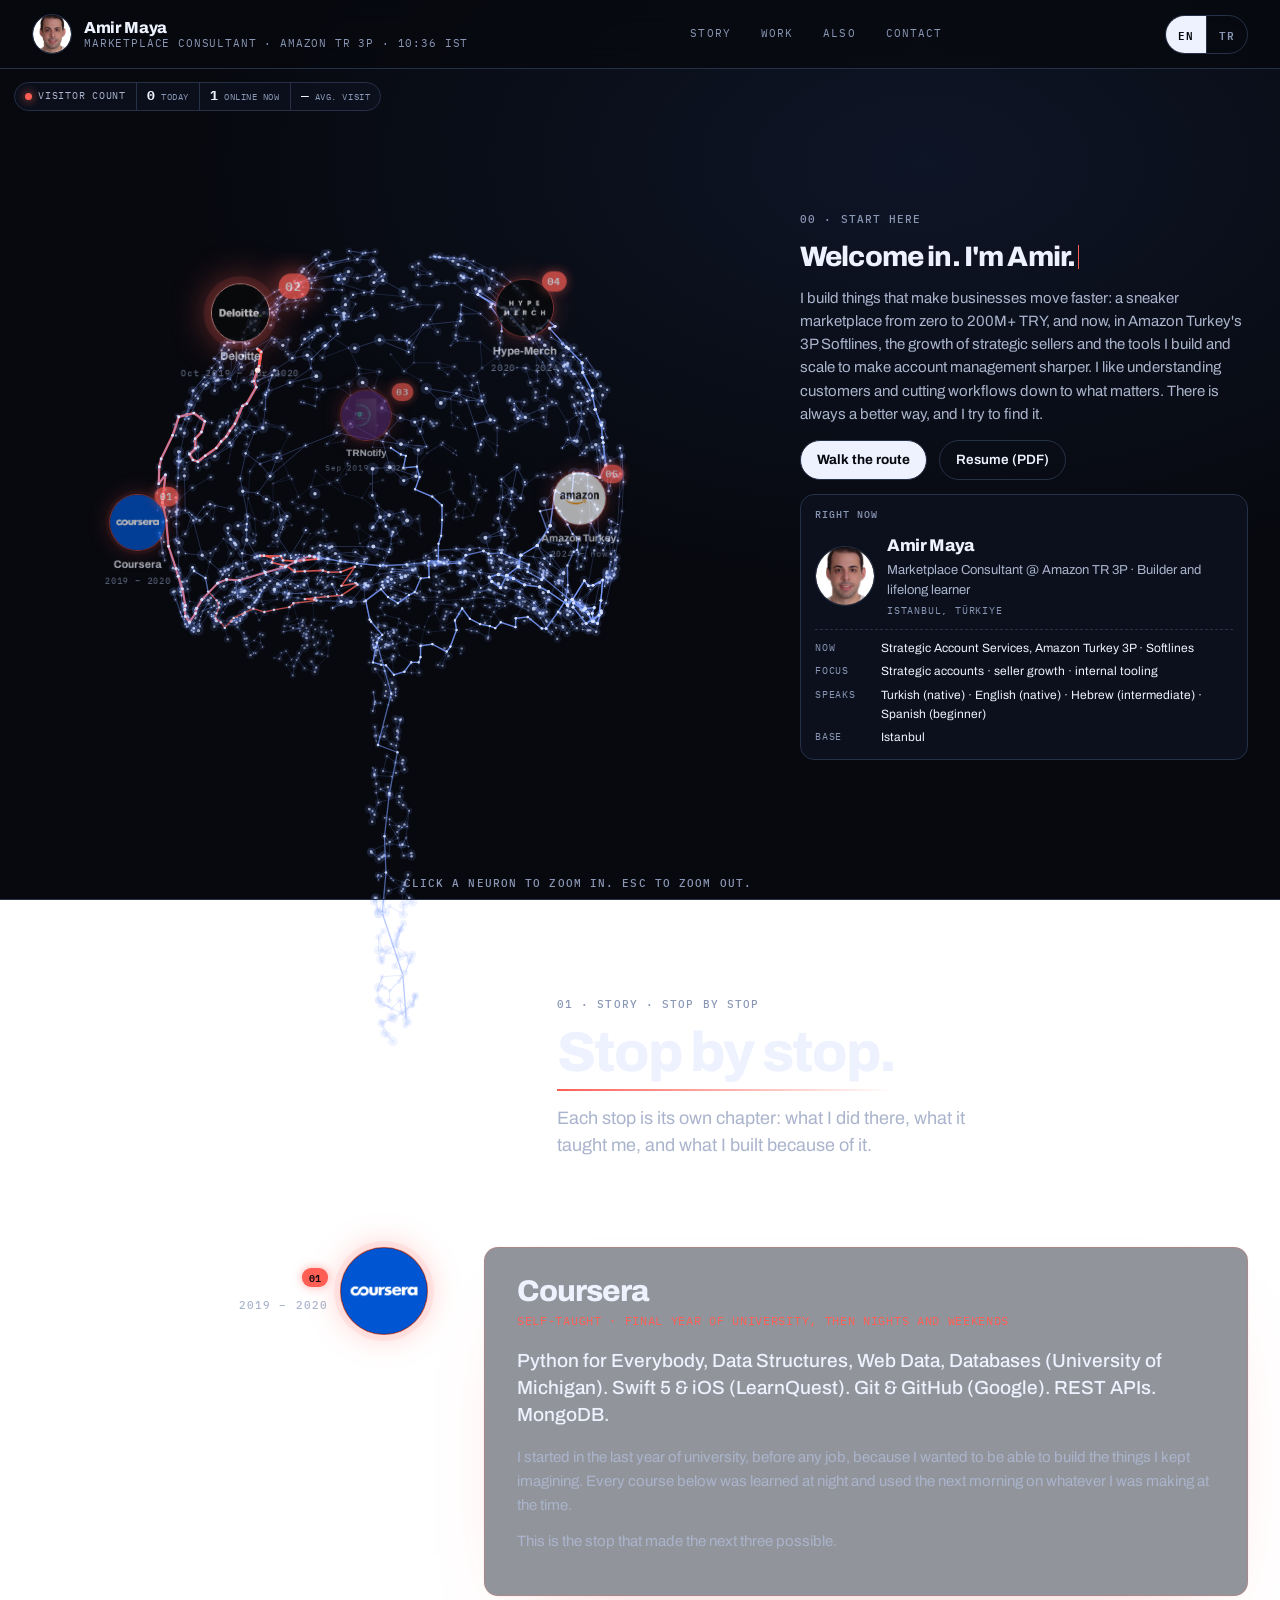
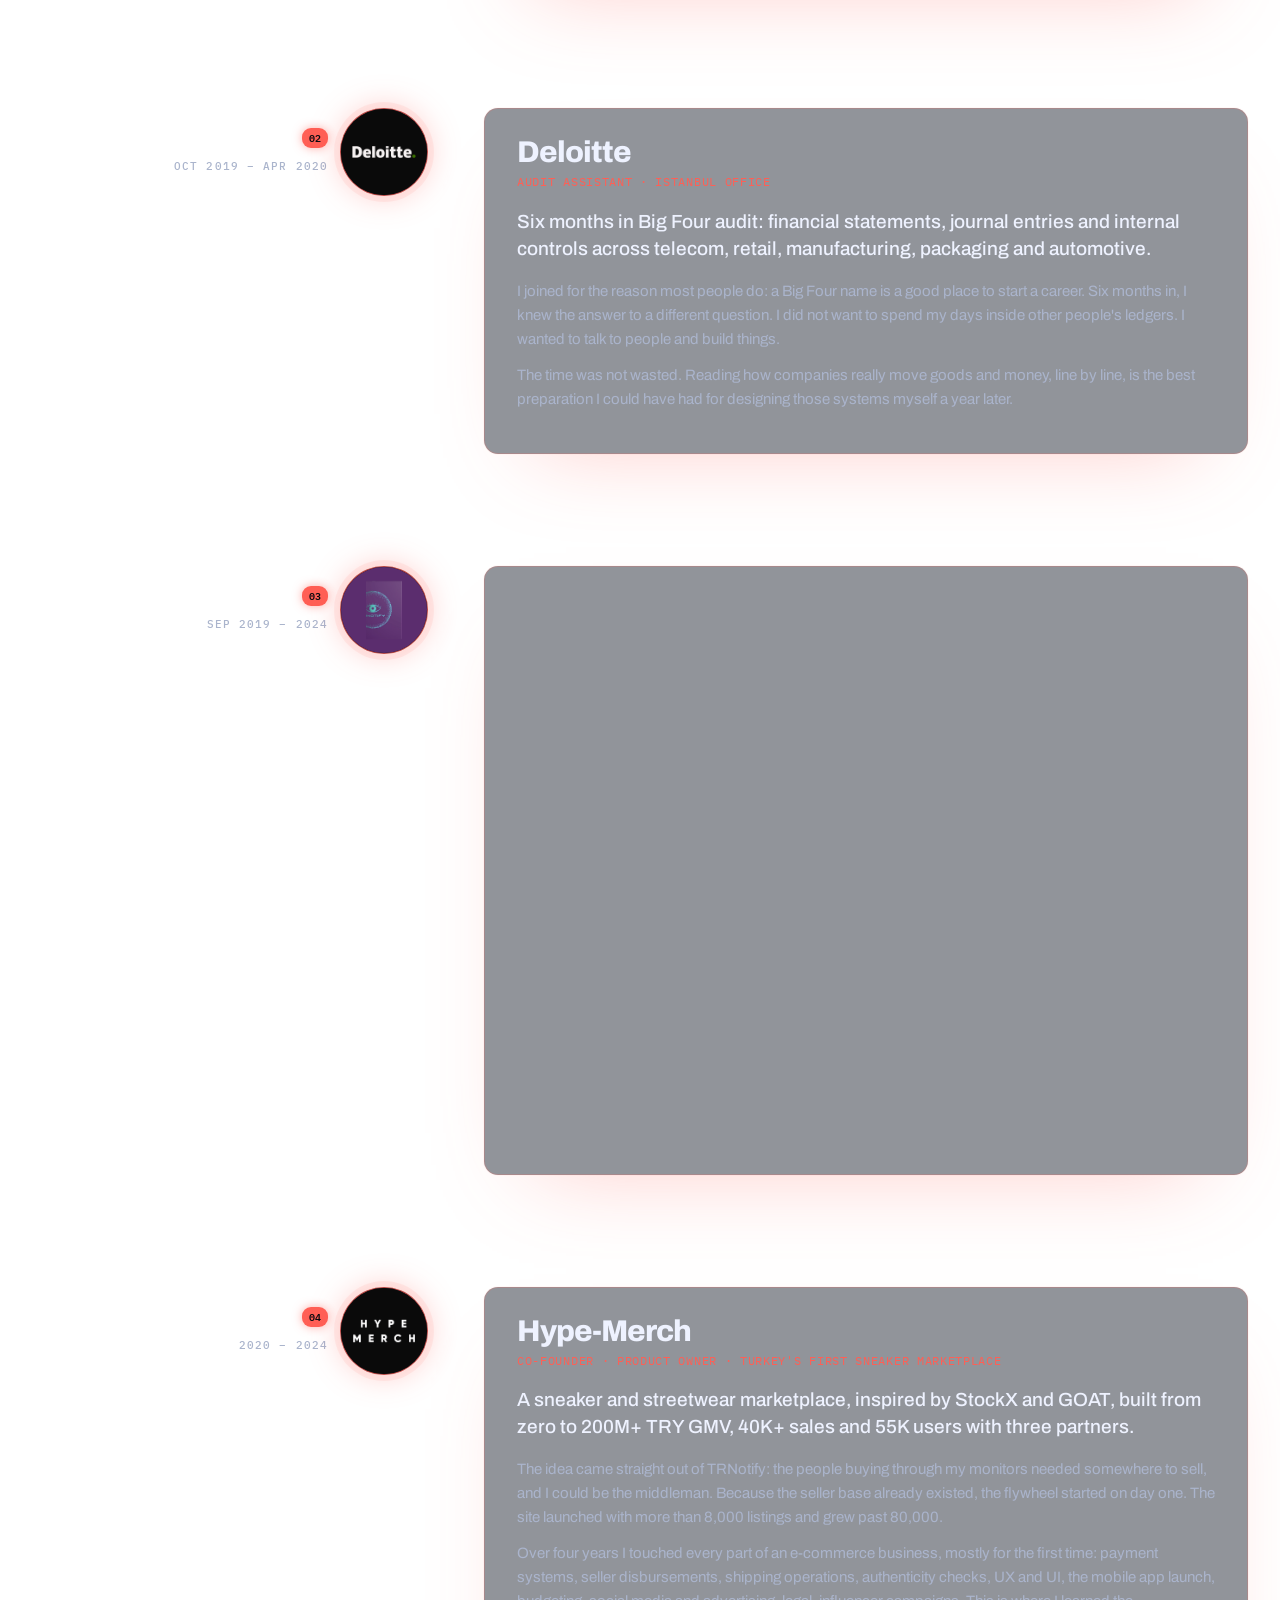
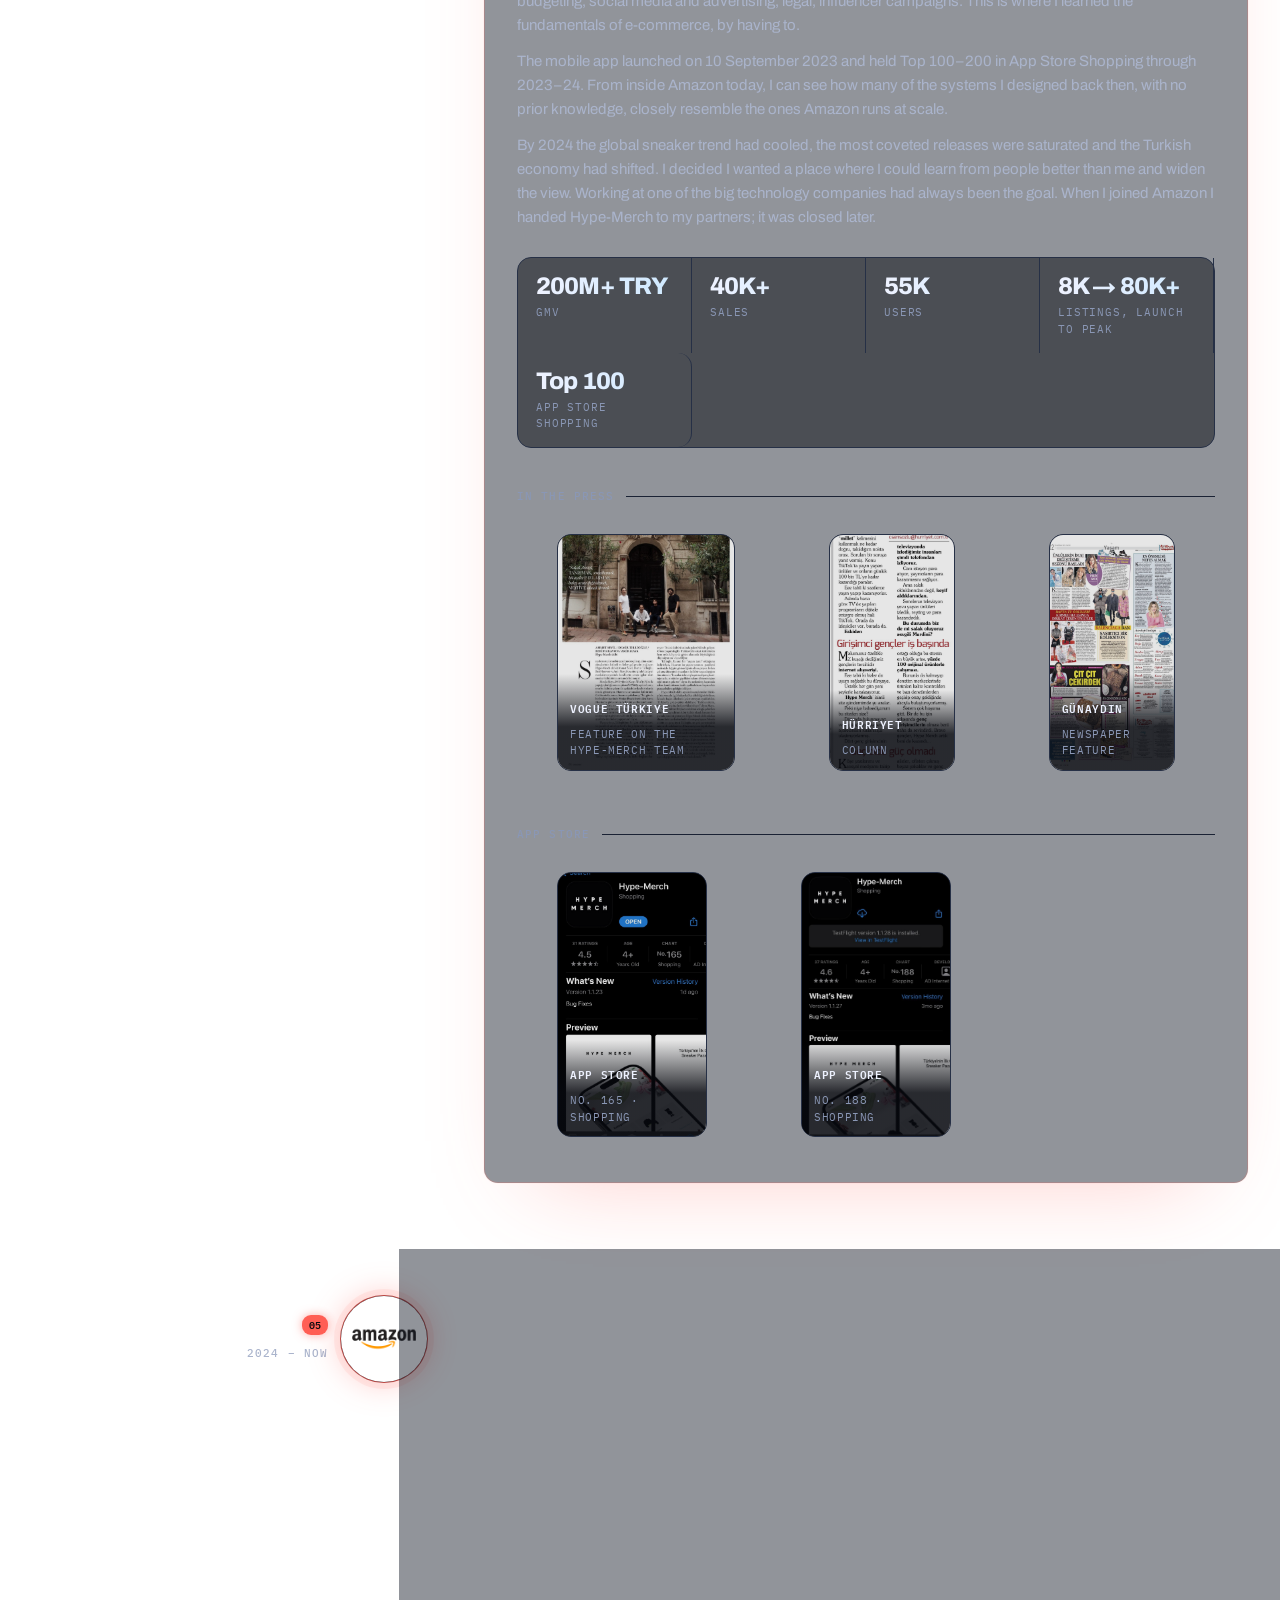
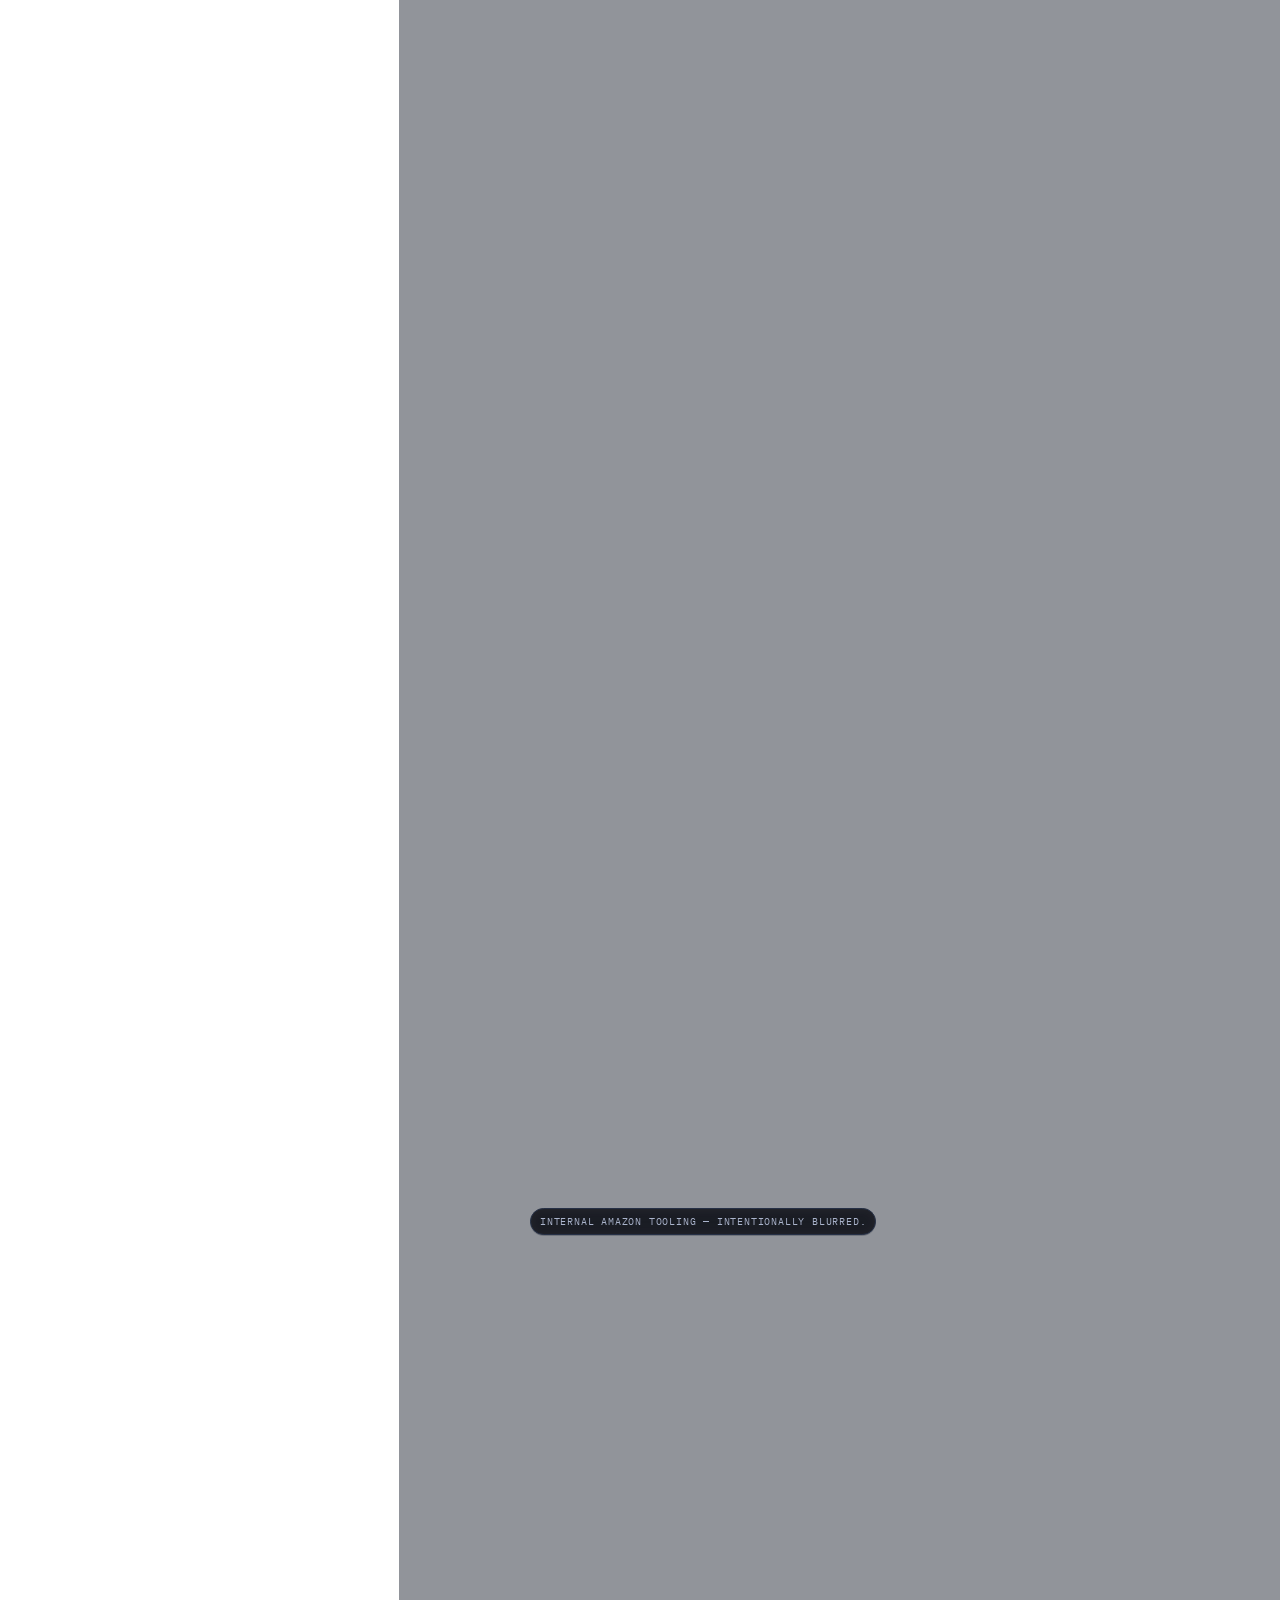
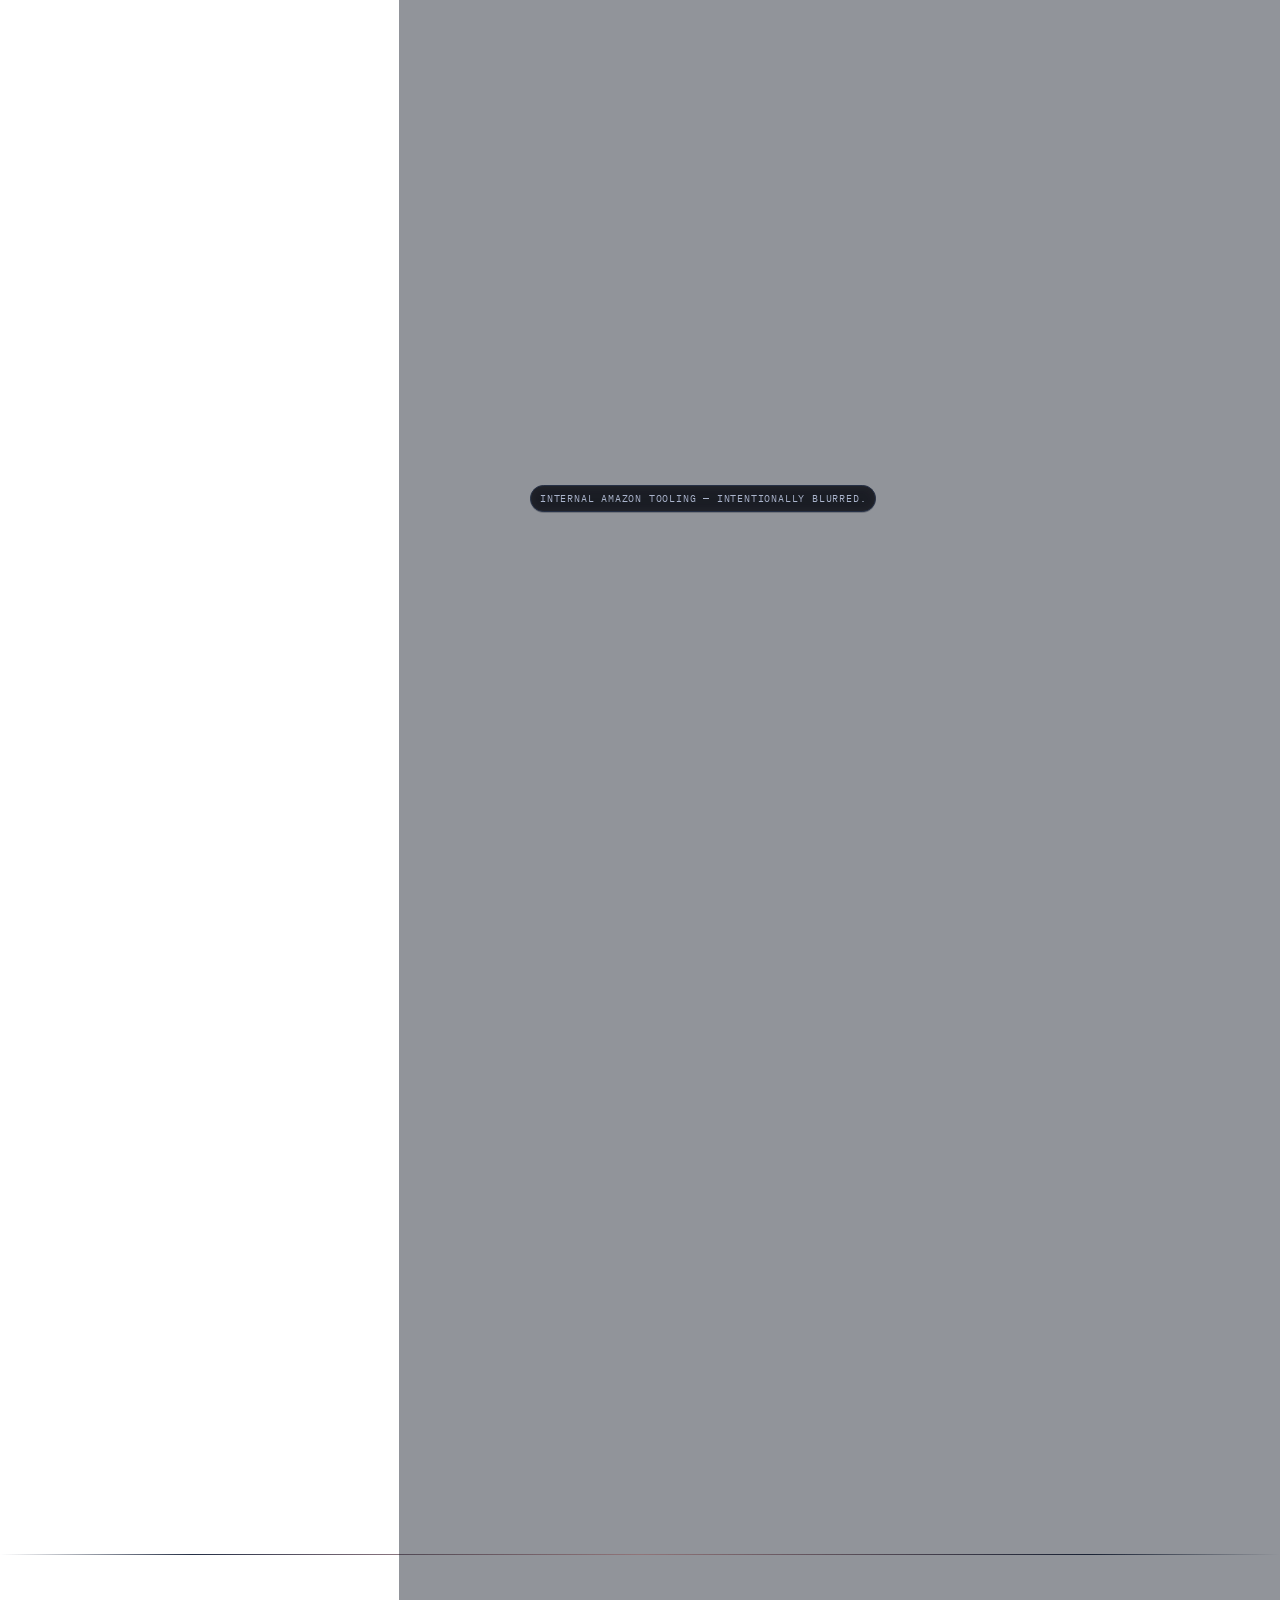
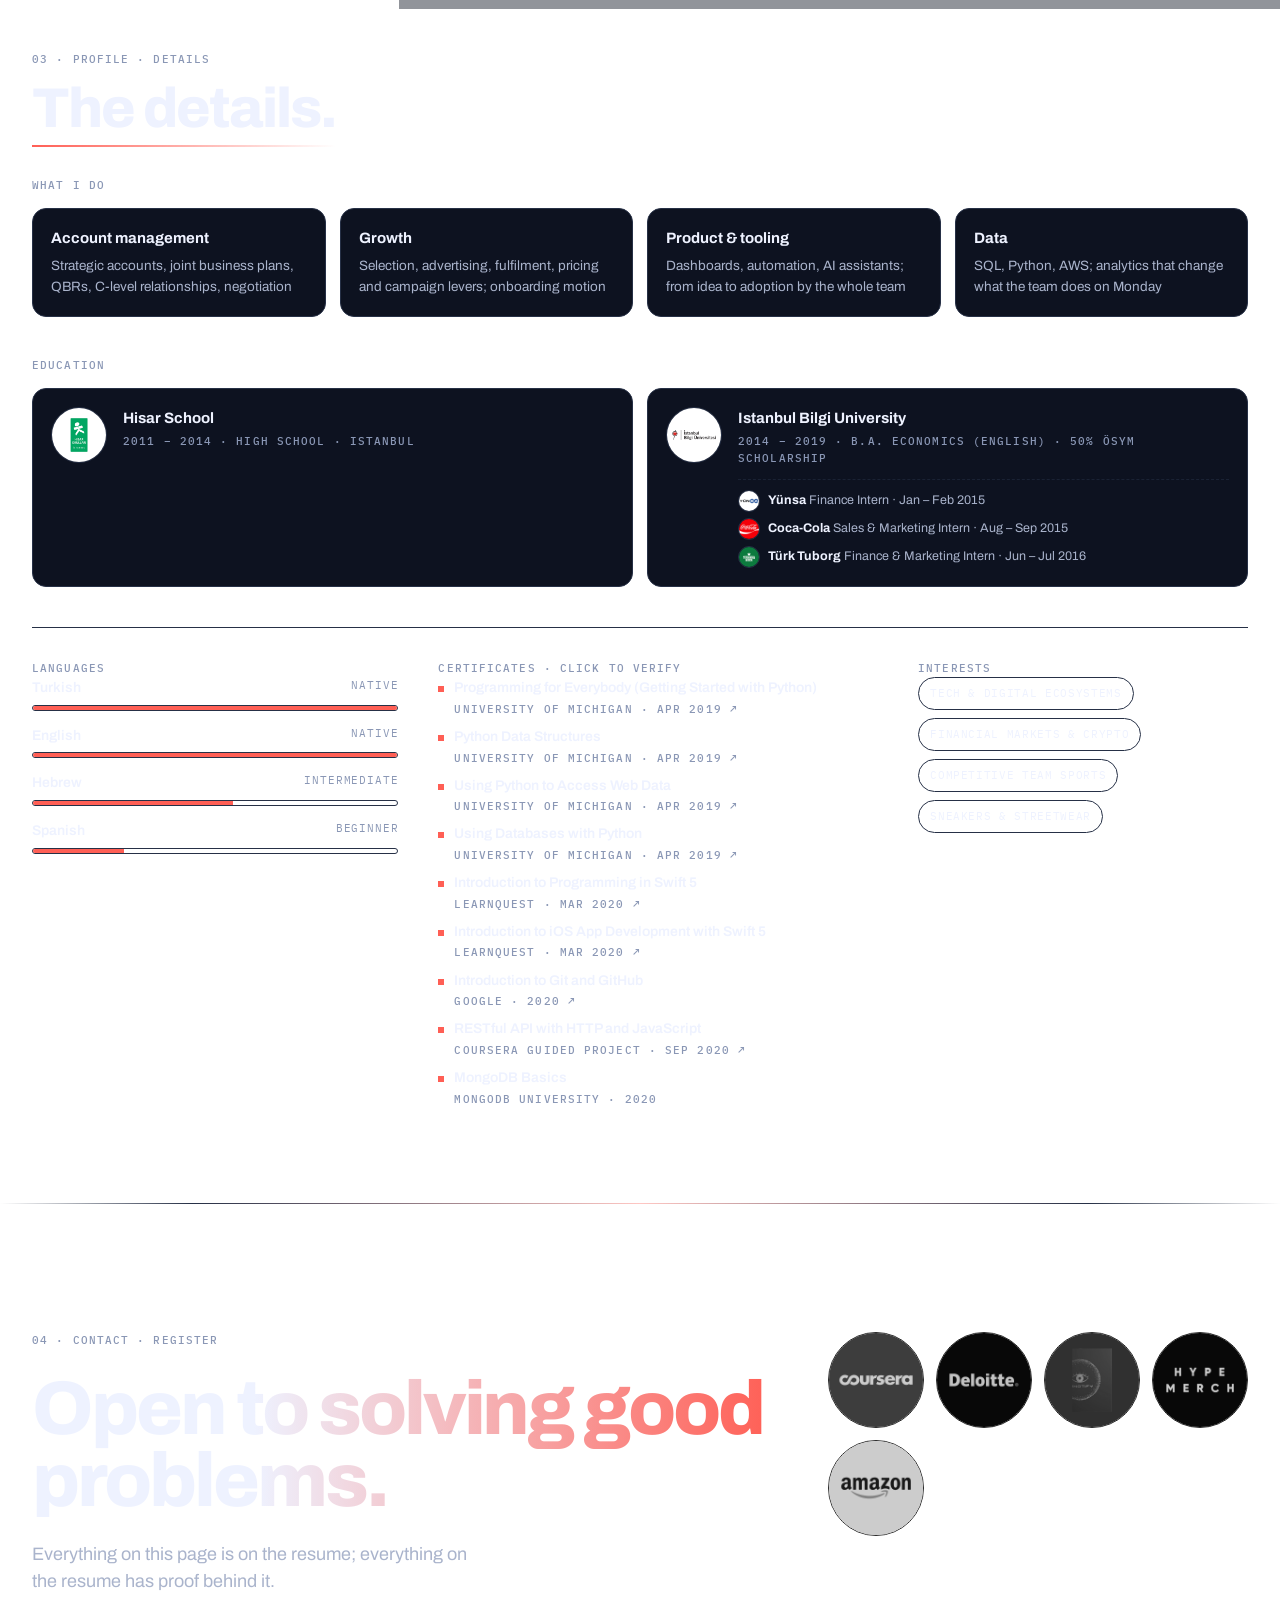
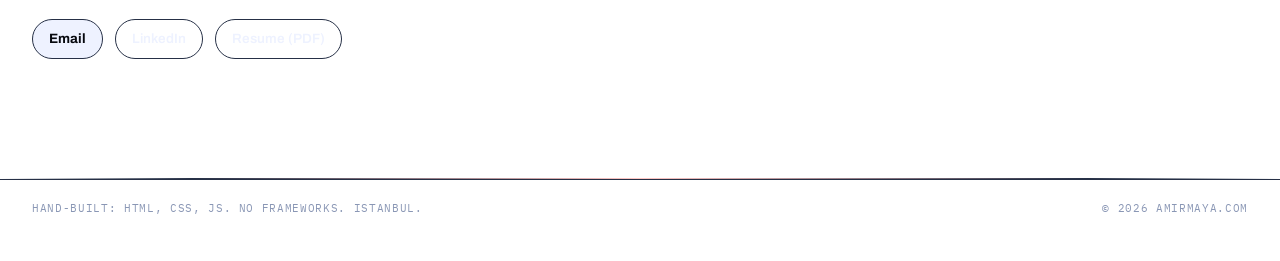
==== index.html @ c0c95cd3 "intro closing lines" ====
<!doctype html>
<html lang="en" data-theme="dark"><head><meta charset="utf-8"><meta name="viewport" content="width=device-width,initial-scale=1"><title>Amir Maya — account manager · builder</title>
<meta name="description" content="Amir Maya — account manager at Amazon Turkey who also builds the tools his team uses. Co-founder of Hype Merch, founder of TRNotify."><meta property="og:title" content="Amir Maya"><meta property="og:description" content="Account manager at Amazon who also builds the tools his team uses. Co-founder of Hype Merch."><meta property="og:image" content="https://amirmaya.com/assets/og.png"><meta property="og:url" content="https://amirmaya.com"><meta name="twitter:card" content="summary_large_image"><meta name="theme-color" content="#07090f"><link rel="icon" href="assets/favicon.png">
<link href="https://fonts.googleapis.com/css2?family=Archivo:wght@500;600;700;800&family=IBM+Plex+Mono:wght@400;500&display=swap" rel="stylesheet">
<link rel="stylesheet" href="styles.css?v=202611100046"><link rel="stylesheet" href="v3.css?v=202611100046">
</head><body>
<a class="skip" href="#story">Skip to content</a>
<div class="progress" id="progress"></div>
<header class="fascia" id="nav"><div class="wrap fascia-in">
  <a class="brand" href="#top"><span class="brand-mark"><img src="assets/img/portrait.png" alt=""></span><span class="brand-text"><b>Amir Maya</b><span class="mono sub"><span data-ui="role_short"></span> · <span id="clock">--:--</span></span></span></a>
  <nav class="dir"><a href="#story" data-ui="story"></a><a href="#work" data-ui="work"></a><a href="#facts" data-ui="facts"></a><a href="#contact" data-ui="contact"></a></nav>
  <div class="tools"><div class="seg" role="group" aria-label="Language"><button data-lang="en">EN</button><button data-lang="tr">TR</button></div></div>
</div></header>

<main id="top">
<section class="hero v3">
  <div class="hero-grid">
    <section class="copy">
      <p class="eyebrow" data-ui="eyebrow"></p>
      <h1><span class="hl-ghost" id="hlghost" aria-hidden="true"></span><span class="hl-live"><span id="hl"></span><span class="caret"></span></span></h1>
      <p class="intro" data-me="tagline"></p>
      <div class="ctas"><a class="btn btn-ink" href="#story" data-ui="cta_story"></a><a class="btn" href="assets/Amir_Maya_CV.pdf" target="_blank" rel="noopener" data-ui="cv"></a></div>
      <aside class="duty">
        <div class="duty-head"><span class="eyebrow" data-ui="duty"></span></div>
        <div class="duty-body"><span class="photo"><img src="assets/img/portrait.png" alt="Amir Maya"></span>
          <div><b class="duty-name" data-me="name"></b><p class="duty-role" data-me="title"></p><p class="duty-where mono" data-me="where"></p></div></div>
        <dl class="duty-facts" id="dutyFacts"></dl>
      </aside>
    </section>
    <section class="brain" id="brain"><canvas id="cv"></canvas><div id="neurons"></div><div id="sats"></div><div class="holo" id="holo"></div><div class="hud" id="door" data-ui-title="door_note"><span class="live"><i></i><span data-ui="door"></span></span><span class="dstat"><b class="mono" data-k="today">0</b><span data-ui="door_today"></span></span><span class="dstat"><b class="mono" data-k="online">1</b><span data-ui="door_now"></span></span><span class="dstat"><b class="mono" data-k="avg">—</b><span data-ui="door_avg"></span></span></div><div class="tip" id="tip"><span class="eyebrow" id="tipK"></span><span id="tipT"></span></div>
      <div class="legend"><span class="eyebrow dim" data-v3="v3_hint"></span></div><div class="mkey" id="mkey"></div></section>
  </div>
</section>

<section class="section" id="story"><canvas class="spine" id="spine" aria-hidden="true"></canvas><div class="wrap">
  <div class="section-head"><div><p class="eyebrow" data-ui="s1_eyebrow"></p><h2 class="section-title" data-ui="s1_title"></h2></div><p class="section-intro" data-ui="s1_intro"></p></div>
  <div id="storyList"></div></div></section>
<div id="work"></div>

<section class="section facts" id="facts"><div class="wrap">
  <div class="section-head"><div><p class="eyebrow" data-ui="s3_eyebrow"></p><h2 class="section-title" data-ui="s3_title"></h2></div></div>
  <p class="eyebrow" data-ui="skills" style="margin:0 0 14px"></p><div class="skills" id="skills"></div>
  <p class="eyebrow" data-ui="education" style="margin:0 0 14px"></p><div class="edu" id="edu"></div>
  <div class="facts-grid"><div class="fcol"><p class="eyebrow" data-ui="langs"></p><ul class="langbars" id="langbars"></ul></div><div class="fcol"><p class="eyebrow" data-ui="certs"></p><ul class="plain" id="certs"></ul></div><div class="fcol"><p class="eyebrow" data-ui="interests"></p><ul class="chips" id="interests"></ul></div></div>
</div></section>

<section class="section contact" id="contact"><div class="wrap contact-in">
  <div class="contact-left"><p class="eyebrow" data-ui="s4_eyebrow"></p><h2 class="contact-title" data-ui="contact_title"></h2><p class="section-intro" data-ui="contact_sub"></p>
    <div class="ctas"><a class="btn btn-ink btn-lg" href="mailto:mayaamir96@gmail.com" data-ui="email"></a><a class="btn btn-lg" href="https://www.linkedin.com/in/amir-maya-a8460910b/" target="_blank" rel="noopener">LinkedIn</a><a class="btn btn-lg" href="assets/Amir_Maya_CV.pdf" target="_blank" rel="noopener" data-ui="cv"></a></div></div>
  <div class="wall" id="wall"></div></div></section>
<footer class="site-footer"><div class="wrap"><span data-ui="footer"></span><span class="mono">© <span id="year"></span> amirmaya.com</span></div></footer>
</main>

<script src="content.js?v=202611100046"></script><script src="brain.js?v=202611100046"></script><script src="v3.js?v=202611100046"></script><script src="spine.js?v=202611092148"></script><script src="gallery.js?v=202611092148"></script><script src="probe.js?v=202611092148"></script><script src="counter.js?v=202611100046" defer></script>
</body></html>
---- styles.css ----
:root{
  --paper:#F1F1EE;--surface:#FBFBFA;--ink:#121211;--ink2:#3A3A37;--muted:#66665F;--line:#121211;--soft:#D9D9D3;--onink:#FBFBFA;
  --accent:#FF4F1F;--atext:color-mix(in srgb,var(--accent) 78%,#000);
  --sans:"Archivo",system-ui,sans-serif;--mono:"IBM Plex Mono",ui-monospace,Menlo,monospace;--wrap:1360px;--gutter:32px;--ease:cubic-bezier(.2,.7,.2,1)
}
:root[data-theme="dark"]{--paper:#121211;--surface:#171716;--ink:#F1F1EE;--ink2:#D4D4CE;--muted:#9A9A92;--line:#F1F1EE;--soft:#2A2A28;--onink:#0E0E0D;--atext:var(--accent)}
*{box-sizing:border-box}html{scroll-behavior:smooth}
body{margin:0;background:var(--paper);color:var(--ink2);font:15px/1.55 var(--sans);-webkit-font-smoothing:antialiased;overflow-x:hidden;transition:background .3s,color .3s}
a{color:inherit;text-decoration:none}::selection{background:var(--accent);color:#fff}
.wrap{max-width:var(--wrap);margin:0 auto;padding:0 var(--gutter)}
.mono{font-family:var(--mono)}.dim{color:var(--muted)}
.eyebrow{font-family:var(--mono);font-size:11px;letter-spacing:.1em;text-transform:uppercase;color:var(--muted);font-weight:500;margin:0}
h1,h2,h3,h4{color:var(--ink);margin:0;font-weight:800;letter-spacing:-.035em;line-height:1}
main{transition:opacity .22s}main.switching{opacity:0}
.progress{position:fixed;left:0;top:0;height:2px;width:100%;background:var(--accent);transform-origin:0 50%;transform:scaleX(0);z-index:60}

/* buttons: hard border, ink fill */
.btn{display:inline-flex;align-items:center;gap:8px;min-height:44px;padding:0 18px;border:1.5px solid var(--line);color:var(--ink);font-weight:600;font-size:14px;background:transparent;transition:color .2s,background .2s,box-shadow .2s,transform .2s}
.btn:hover{color:var(--atext);box-shadow:3px 3px 0 var(--line);transform:translate(-1px,-1px)}
.btn-ink{background:var(--ink);color:var(--onink);font-weight:700}.btn-ink:hover{color:var(--onink);background:color-mix(in srgb,var(--ink) 84%,var(--accent));box-shadow:3px 3px 0 var(--accent)}
.btn-lg{min-height:56px;padding:0 24px;font-size:16px}
.ctas{display:flex;flex-wrap:wrap;gap:12px}

/* fascia */
.fascia{position:sticky;top:0;z-index:50;background:var(--paper);border-bottom:1.5px solid var(--line)}
.fascia-in{display:flex;align-items:center;justify-content:space-between;gap:24px;padding-top:14px;padding-bottom:14px}
.brand{display:flex;align-items:center;gap:12px}.brand-mark{width:40px;height:40px;border-radius:50%;border:1.5px solid var(--line);overflow:hidden;display:grid;place-items:center;background:var(--surface)}.brand-mark img{width:100%;height:100%;object-fit:cover}
.brand-text{display:flex;flex-direction:column;line-height:1.15}.brand-text b{font-weight:800;color:var(--ink);letter-spacing:-.02em;font-size:16px}.brand-text .sub{font-size:10.5px;letter-spacing:.08em;text-transform:uppercase;color:var(--muted)}
.dir{display:flex;gap:4px}.dir a{font-family:var(--mono);font-size:11px;letter-spacing:.1em;text-transform:uppercase;padding:10px 12px;color:var(--muted);border:1.5px solid transparent;transition:color .2s,border-color .2s}
.dir a:hover,.dir a.active{color:var(--ink);border-color:var(--line)}
.tools{display:flex;align-items:center;gap:8px}
.seg{display:flex;border:1.5px solid var(--line)}.seg button{border:0;background:transparent;font:600 11px var(--mono);letter-spacing:.1em;color:var(--muted);padding:9px 12px;cursor:pointer}.seg button+button{border-left:1.5px solid var(--line)}.seg button.on{background:var(--ink);color:var(--onink)}
.theme{width:40px;height:40px;border:1.5px solid var(--line);background:transparent;display:grid;place-items:center;cursor:pointer}.theme i{width:14px;height:14px;border-radius:50%;border:1.5px solid var(--ink);background:var(--ink);transition:background .3s}:root[data-theme="dark"] .theme i{background:transparent}

/* hero */
.hero{border-bottom:1.5px solid var(--line)}
.hero-in{padding-top:16px;padding-bottom:48px;display:flex;flex-direction:column;gap:8px}
.hero-top{display:flex;flex-direction:column;gap:14px}
.hl-wrap{display:flex;flex-direction:column;gap:8px}
.hl{font-size:clamp(22px,2.5vw,36px);min-height:1.05em;white-space:normal;max-width:30ch;line-height:1.1;transition:opacity .35s,transform .35s var(--ease)}.hl.is-fading{opacity:0;transform:translateY(6px)}
.hl-dots{display:flex;gap:6px}.hl-dot{width:22px;height:22px;border:0;background:transparent;cursor:pointer;display:grid;place-items:center;padding:0}.hl-dot::before{content:"";width:8px;height:8px;border-radius:50%;border:1.5px solid var(--muted);transition:transform .2s,background .2s,border-color .2s}.hl-dot:hover::before{border-color:var(--ink);transform:scale(1.2)}.hl-dot.on::before{background:var(--accent);border-color:var(--accent)}
.hero-body{display:flex;flex-wrap:wrap;align-items:flex-start;justify-content:space-between;gap:40px 72px;border-top:1.5px solid var(--line);padding-top:40px;margin-top:10px}
.hero-left{flex:1 1 520px;display:flex;flex-direction:column;gap:30px}
.intro{margin:0;max-width:52ch;font-size:19px;line-height:1.42;color:var(--ink2)}
.duty{flex:0 1 440px;border:1.5px solid var(--line);background:var(--surface);padding:18px 20px 20px;box-shadow:6px 6px 0 var(--soft);display:flex;flex-direction:column;gap:16px}
.duty-head{display:flex;justify-content:space-between;align-items:center}
.live{font-family:var(--mono);font-size:10.5px;letter-spacing:.1em;text-transform:uppercase;display:inline-flex;align-items:center;gap:7px;color:var(--ink)}.live i{width:8px;height:8px;border-radius:50%;background:#1DB954;box-shadow:0 0 0 0 rgba(29,185,84,.5);animation:pulse 2s infinite}
@keyframes pulse{70%{box-shadow:0 0 0 8px rgba(29,185,84,0)}}
.duty-body{display:flex;gap:16px;align-items:center}
.photo{width:104px;height:104px;border-radius:50%;border:1.5px solid var(--line);overflow:hidden;flex:none;background:var(--paper);display:grid;place-items:center}.photo img{width:100%;height:100%;object-fit:cover}
.duty-name{font-size:20px;font-weight:800;color:var(--ink);letter-spacing:-.02em;display:block}.duty-role{margin:2px 0 0;font-size:14px}.duty-where{margin:4px 0 0;font-size:11px;letter-spacing:.08em;text-transform:uppercase;color:var(--muted)}
.duty-facts{margin:0;border-top:1px dashed var(--line);padding-top:12px;display:grid;gap:8px}.duty-facts div{display:grid;grid-template-columns:64px 1fr;gap:12px;font-size:13px}.duty-facts dt{font-family:var(--mono);font-size:10.5px;letter-spacing:.08em;text-transform:uppercase;color:var(--muted);padding-top:2px}.duty-facts dd{margin:0;color:var(--ink)}

/* visitor count */
.door{display:inline-flex;align-items:stretch;border:1.5px solid var(--line);background:var(--surface);box-shadow:4px 4px 0 var(--soft)}
.door>*{padding:6px 12px;border-right:1.5px solid var(--line);display:flex;flex-direction:column;justify-content:center}.door>*:last-child{border-right:0}
.door .live{flex-direction:row;gap:8px;align-items:center;background:var(--ink);color:var(--onink)}.door .live i{background:#1DB954}
.dstat{line-height:1.1;min-width:84px}.dstat b{font-size:17px;font-weight:600;color:var(--ink);letter-spacing:.02em;font-variant-numeric:tabular-nums}.dstat span{font-family:var(--mono);font-size:9.5px;letter-spacing:.08em;text-transform:uppercase;color:var(--muted);margin-top:2px}
.door .eyebrow{font-size:9.5px}
@media (max-width:620px){.door .eyebrow,.door .live span{display:none}.dstat{min-width:60px}}
/* route */
.route-head{display:flex;justify-content:space-between;align-items:center;padding:4px 0 0}
.route{position:relative;height:clamp(300px,calc(100vh - 300px),420px);margin:0 -10px 10px;color:var(--ink)}
.route-svg{position:absolute;inset:0;width:100%;height:100%;overflow:visible}
.stops{position:absolute;inset:0}
.stop{position:absolute;transform:translate(-50%,-50%);display:flex;flex-direction:column;align-items:center;gap:12px;opacity:0;transition:opacity .7s var(--ease)}.stop.in{opacity:1}
.stop .disc{width:96px;height:96px;border-radius:50%;border:1.5px solid var(--line);overflow:hidden;cursor:pointer;background:var(--surface);transition:transform .35s var(--ease),box-shadow .35s;box-shadow:0 0 0 0 var(--line)}
.stop .disc img{width:100%;height:100%;object-fit:cover;display:block}
.stop.big .disc{width:110px;height:110px}
.stop:hover .disc,.stop.lit .disc{transform:translate(-3px,-3px);box-shadow:1px 1px 0 var(--line),2px 2px 0 var(--line),3px 3px 0 var(--line),4px 4px 0 var(--line),5px 5px 0 var(--line),6px 6px 0 var(--line)}
.stop.lit .disc{box-shadow:1px 1px 0 var(--accent),2px 2px 0 var(--accent),3px 3px 0 var(--accent),4px 4px 0 var(--accent),5px 5px 0 var(--accent),6px 6px 0 var(--accent)}
.stop .lbl{text-align:center;line-height:1.3}.stop .lbl b{display:block;font-size:13px;font-weight:700;color:var(--ink);letter-spacing:-.01em}.stop .lbl .yr{font-family:var(--mono);font-size:10.5px;color:var(--muted);letter-spacing:.08em}
.tip{position:absolute;pointer-events:none;background:var(--ink);color:var(--onink);padding:14px 16px;width:320px;opacity:0;transform:translate(-50%,-100%) translateY(-12px);transition:opacity .2s,transform .25s var(--ease);font-size:13.5px;line-height:1.5;z-index:5;box-shadow:4px 4px 0 var(--accent)}
.tip .eyebrow{color:color-mix(in srgb,var(--onink) 60%,transparent);display:block;margin-bottom:6px}.tip.show{opacity:1;transform:translate(-50%,-100%) translateY(-22px)}

/* sections */
.section{padding:96px 0 0;border-bottom:1.5px solid var(--line)}
.section-head{display:flex;flex-wrap:wrap;align-items:flex-end;justify-content:space-between;gap:24px;padding-bottom:40px}
.section-head .eyebrow{margin-bottom:12px}.section-title{font-size:clamp(40px,4.5vw,56px)}.section-intro{margin:0;max-width:44ch;font-size:18px;line-height:1.5;color:var(--ink2)}

/* stop sections */
.stopsec{position:relative;display:grid;grid-template-columns:300px 1fr;gap:56px;padding:64px 0 80px;border-top:1.5px solid var(--line);scroll-margin-top:84px}
.stopsec .bigyear{position:absolute;right:0;top:28px;font-family:var(--mono);font-size:clamp(90px,14vw,200px);line-height:1;font-weight:500;color:transparent;-webkit-text-stroke:1px var(--soft);pointer-events:none;user-select:none}
.stopsec .side{position:sticky;top:96px;align-self:start;display:flex;flex-direction:column;gap:16px}
.stopsec .biglogo{width:140px;height:140px;border-radius:50%;border:1.5px solid var(--line);overflow:hidden;background:var(--surface);box-shadow:6px 6px 0 var(--soft)}.stopsec .biglogo img{width:100%;height:100%;object-fit:cover}
.stopsec .chap{display:flex;gap:10px;align-items:center}.stopsec .chap .n{font-family:var(--mono);font-size:12px;font-weight:600;color:var(--onink);background:var(--ink);padding:3px 8px}
.stopsec .main{position:relative}
.stopsec h2{font-size:34px;margin-bottom:6px}.stopsec .kicker{color:var(--muted);font-family:var(--mono);font-size:11.5px;letter-spacing:.06em;text-transform:uppercase;margin:0 0 24px}
.stopsec .lead{font-size:22px;line-height:1.42;margin:0 0 16px;color:var(--ink);max-width:40ch;font-weight:500}
.stopsec .body p{margin:0 0 12px;max-width:66ch;font-size:16px}
.stats{display:grid;grid-template-columns:repeat(4,1fr);margin:28px 0 8px;border:1.5px solid var(--line);background:var(--surface)}
.stats>div{padding:16px 18px;border-right:1.5px solid var(--line)}.stats>div:last-child{border-right:0}
.stats b{display:block;font-size:28px;letter-spacing:-.035em;font-weight:800;color:var(--ink);line-height:1}.stats span{font-family:var(--mono);font-size:10.5px;letter-spacing:.08em;text-transform:uppercase;color:var(--muted);display:block;margin-top:6px}
.sub-h{margin:40px 0 14px;display:flex;align-items:center;gap:12px}.sub-h::after{content:"";flex:1;height:1px;background:var(--soft)}
.small-sub{margin:-4px 0 16px;max-width:66ch;font-size:15px}

/* cards: hard border + stacked offset on hover */
.card{background:var(--surface);border:1.5px solid var(--line);transition:transform .25s var(--ease),box-shadow .25s}
.card:hover{transform:translate(-3px,-3px);box-shadow:1px 1px 0 var(--line),2px 2px 0 var(--line),3px 3px 0 var(--line),4px 4px 0 var(--line),5px 5px 0 var(--line),6px 6px 0 var(--line)}
.interns{display:grid;grid-template-columns:repeat(3,1fr);gap:14px}
.intern{padding:18px}.intern .lg{width:52px;height:52px;border-radius:50%;border:1.5px solid var(--line);overflow:hidden;display:block;margin-bottom:14px}.intern .lg img{width:100%;height:100%;object-fit:cover}
.intern b{display:block;font-weight:700;color:var(--ink);font-size:14.5px}.intern .when{font-family:var(--mono);font-size:10.5px;letter-spacing:.08em;text-transform:uppercase;color:var(--muted);display:block;margin:4px 0 10px}.intern p{margin:0;font-size:13.5px}
.press{display:grid;grid-template-columns:1.25fr 1fr 1fr;gap:14px}
.fig{position:relative;cursor:zoom-in;display:flex;flex-direction:column}
.fig .img{flex:1;overflow:hidden;background:var(--soft);border-bottom:1.5px solid var(--line)}
.fig img{display:block;width:100%;height:100%;object-fit:cover;transition:transform .8s var(--ease)}.fig:hover img{transform:scale(1.03)}
.fig .cap2{padding:10px 12px;font-family:var(--mono);font-size:10.5px;letter-spacing:.06em;text-transform:uppercase;color:var(--muted);display:flex;justify-content:space-between;gap:10px}.fig .cap2 b{color:var(--ink);font-weight:600}
.press .fig .img{aspect-ratio:3/4}.press .fig:first-child .img{aspect-ratio:auto}
.apps{display:grid;grid-template-columns:repeat(2,230px);gap:14px}.apps .fig .img{aspect-ratio:9/18}
.awards{display:grid;grid-template-columns:1fr 1fr;gap:14px}.awards .fig .img{aspect-ratio:4/3}
.tools-grid{display:grid;gap:14px}
.tool{display:grid;grid-template-columns:1.1fr 1fr}.tool .shot{position:relative;min-height:240px;background:var(--soft);border-right:1.5px solid var(--line)}.tool .shot img{position:absolute;inset:0;width:100%;height:100%;object-fit:cover}
.tool .shot .lock{position:absolute;left:12px;bottom:12px;background:var(--ink);color:var(--onink);font-family:var(--mono);font-size:10px;letter-spacing:.08em;text-transform:uppercase;padding:5px 9px}
.tool .txt{padding:22px 24px}.tool h4{font-size:20px;margin-bottom:8px}.tool p{margin:0;font-size:14.5px}
.smalls{display:grid;grid-template-columns:repeat(2,1fr);gap:14px}
.small{padding:16px 18px}.small .row{display:flex;justify-content:space-between;gap:12px;align-items:baseline;margin-bottom:6px}.small b{font-weight:700;color:var(--ink);font-size:15px}.small .mono{font-size:10.5px;color:var(--muted);letter-spacing:.06em;text-transform:uppercase;white-space:nowrap}.small p{margin:0;font-size:13.5px}

/* education */
.edu{display:grid;grid-template-columns:1fr 1fr;gap:14px;margin-bottom:40px}
.edu-item{display:flex;gap:16px;padding:18px}.edu-item .lg{width:56px;height:56px;border-radius:50%;border:1.5px solid var(--line);overflow:hidden;flex:none}.edu-item .lg img{width:100%;height:100%;object-fit:cover}
.edu-item b{display:block;color:var(--ink);font-weight:700;font-size:15px}.edu-item .eyebrow{display:block;margin:3px 0 8px}.edu-item p{margin:0;font-size:14px}
.edu-interns{display:flex;flex-direction:column;gap:6px;margin-top:12px;border-top:1px dashed var(--soft);padding-top:10px}
.ei{display:flex;align-items:center;gap:8px;font-size:12.5px;color:var(--ink2)}.ei img{width:22px;height:22px;border-radius:50%;border:1px solid var(--line);object-fit:cover}.ei b{display:inline;font-size:12.5px}
@media (max-width:1000px){.edu{grid-template-columns:1fr}}
/* facts */
.facts .wrap{padding-bottom:96px}
.facts-grid{display:grid;grid-template-columns:1fr 1.2fr .9fr;gap:40px;border-top:1.5px solid var(--line);padding-top:32px}
.langbars{list-style:none;margin:0;padding:0;display:grid;gap:14px}.langbars .row{display:flex;justify-content:space-between;margin-bottom:6px;font-size:14px}.langbars .row b{color:var(--ink);font-weight:600}.langbars .row span{font-family:var(--mono);font-size:10.5px;letter-spacing:.08em;text-transform:uppercase;color:var(--muted)}
.langbars .bar{height:6px;border:1.5px solid var(--line);overflow:hidden}.langbars .bar i{display:block;height:100%;background:var(--ink);width:0;transition:width 1.2s var(--ease)}.langbars.in .bar i{width:var(--w)}
.plain{list-style:none;margin:0;padding:0;display:grid;gap:8px}.plain li{font-size:14px;padding-left:16px;position:relative}.plain li a{display:block}.plain li a:hover b{color:var(--atext)}.plain li b{display:block;color:var(--ink);font-weight:600}.plain li .eyebrow{display:block;margin-top:2px}.plain li::before{content:"";position:absolute;left:0;top:9px;width:6px;height:6px;background:var(--accent)}
.chips{list-style:none;margin:0;padding:0;display:flex;flex-wrap:wrap;gap:8px}.chips li{font-family:var(--mono);font-size:11px;letter-spacing:.06em;text-transform:uppercase;border:1.5px solid var(--line);padding:7px 11px;color:var(--ink)}

/* contact */
.contact{border-bottom:0}
.contact-in{padding-top:32px;padding-bottom:120px;display:flex;flex-wrap:wrap;align-items:flex-start;justify-content:space-between;gap:56px}
.contact-left{flex:1 1 480px;display:flex;flex-direction:column;gap:24px}
.contact-title{font-size:clamp(48px,6.5vw,76px);letter-spacing:-.04em;line-height:.95}
.wall{flex:0 1 420px;display:grid;grid-template-columns:repeat(4,1fr);gap:12px;align-content:start}
.wall img{width:100%;aspect-ratio:1;border-radius:50%;border:1.5px solid var(--line);object-fit:cover;filter:grayscale(1);transition:filter .3s,transform .3s}.wall img:hover{filter:none;transform:translate(-2px,-2px)}
.site-footer{border-top:1.5px solid var(--line);padding:20px 0 44px;font-family:var(--mono);font-size:11px;letter-spacing:.06em;text-transform:uppercase;color:var(--muted)}.site-footer .wrap{display:flex;justify-content:space-between;gap:12px;flex-wrap:wrap}

/* reveal */
.reveal{opacity:0;transform:translateY(14px);transition:opacity .7s var(--ease) var(--rd,0s),transform .7s var(--ease) var(--rd,0s)}.reveal.in{opacity:1;transform:none}
.lightbox{position:fixed;inset:0;background:rgba(18,18,17,.94);display:none;place-items:center;z-index:100;cursor:zoom-out}.lightbox.open{display:grid}.lightbox img{max-width:92vw;max-height:92vh;border:1.5px solid #F1F1EE}.lightbox button{position:absolute;top:14px;right:22px;background:none;border:0;color:#fff;font-size:34px;cursor:pointer}

@media (max-width:1100px){.facts-grid{grid-template-columns:1fr 1fr}.wall{flex-basis:100%;grid-template-columns:repeat(7,1fr)}}
@media (max-width:1000px){
  :root{--gutter:20px}.dir{display:none}.brand-text .sub{display:none}
  .hero-in{padding-top:28px;gap:28px}.route{min-height:640px}.stop .disc{width:84px;height:84px}.stop.big .disc{width:96px;height:96px}
  .stopsec{grid-template-columns:1fr;gap:22px;padding:48px 0 56px}.stopsec .side{position:static;flex-direction:row;align-items:center}.stopsec .biglogo{width:84px;height:84px}
  .interns,.press,.awards,.stats,.smalls{grid-template-columns:1fr 1fr}.press .fig:first-child{grid-column:span 2}.tool{grid-template-columns:1fr}.tool .shot{border-right:0;border-bottom:1.5px solid var(--line)}
}
@media (max-width:620px){.hl{font-size:34px}.intro{font-size:19px}.interns,.press,.awards,.smalls{grid-template-columns:1fr}.stats{grid-template-columns:1fr 1fr}.stats>div:nth-child(2n){border-right:0}.press .fig:first-child{grid-column:auto}.apps{grid-template-columns:1fr 1fr}.facts-grid{grid-template-columns:1fr}.stop .disc{width:68px;height:68px}.stop.big .disc{width:76px;height:76px}.wall{grid-template-columns:repeat(4,1fr)}}
@media (prefers-reduced-motion:reduce){*{animation:none!important;transition:none!important}.reveal,.stop{opacity:1}.stop{transform:translate(-50%,-50%)}}

/* ---- neural layer (remove body.neural to disable) ---- */
#neural{position:fixed;inset:0;z-index:0;pointer-events:none}
body.neural main,body.neural .fascia{position:relative;z-index:1}
body.neural .fascia{background:color-mix(in srgb,var(--paper) 86%,transparent);backdrop-filter:blur(6px)}
body.neural .hero{background:transparent}
body.neural .section,body.neural .site-footer{background:color-mix(in srgb,var(--paper) 78%,transparent);backdrop-filter:blur(2px)}
body.neural .duty,body.neural .card,body.neural .stats,body.neural .stop .disc,body.neural .biglogo,body.neural .tip,body.neural .edu-item{background:var(--surface)}
.synapse{filter:drop-shadow(0 0 8px var(--accent))}
body.neural .hl::after{content:"";display:inline-block;width:.08em;height:.85em;background:var(--accent);margin-left:.06em;vertical-align:-.08em;animation:caret 1s steps(1) infinite}
@keyframes caret{50%{opacity:0}}

/* ---- knowledge graph ---- */
.gfilters{display:flex;gap:4px;flex-wrap:wrap}.gfilters button{font:600 11px var(--mono);letter-spacing:.1em;text-transform:uppercase;border:1.5px solid var(--line);background:transparent;color:var(--muted);padding:8px 12px;cursor:pointer}.gfilters button.on{background:var(--ink);color:var(--onink)}
.graph-wrap{display:grid;grid-template-columns:1fr 0;gap:0;transition:grid-template-columns .35s var(--ease);margin-top:10px}
.graph-wrap:has(.gpanel.open){grid-template-columns:1fr 380px;gap:16px}
.graph{position:relative;height:clamp(440px,calc(100vh - 330px),620px);border:1.5px solid var(--line);background:color-mix(in srgb,var(--surface) 70%,transparent);overflow:hidden}
.graph svg{display:block}.ghint{position:absolute;left:14px;bottom:10px;margin:0}
.gh{font-family:var(--mono);font-size:10px;letter-spacing:.14em;text-transform:uppercase;fill:var(--muted)}
.ge{fill:none;stroke:var(--ink);stroke-opacity:.18;stroke-width:1.2;transition:stroke-opacity .25s}.ge.on{stroke:var(--accent);stroke-opacity:.9;stroke-width:1.6}.ge.dim{stroke-opacity:.05}
.sig{fill:var(--accent);pointer-events:none}.ge{pointer-events:none}
.gn{cursor:pointer;outline:none;transition:opacity .25s}.gn.dim{opacity:.18}.gn .halo{fill:var(--accent);opacity:0;transition:opacity .2s}.gn:hover .halo,.gn:focus .halo,.gn.sel .halo{opacity:.18}
.gn .ring{fill:var(--surface);stroke:var(--line);stroke-width:1.5}.gn .dot{fill:var(--surface);stroke:var(--line);stroke-width:1.5}
.gn.tool .dot{fill:var(--ink)}.gn.cert .dot{fill:#0056d2;stroke:#0056d2}.gn.press .dot{fill:#fff}.gn.award .dot{fill:#ff9900;stroke:#ff9900}
.gn.sel .ring,.gn.sel .dot{stroke:var(--accent);stroke-width:2.5}
.gl{font-family:var(--sans);font-size:10.5px;font-weight:600;fill:var(--ink);pointer-events:none}.gn.cert .gl,.gn.press .gl,.gn.award .gl{font-weight:500;font-size:10.5px;fill:var(--ink2)}
.gpanel{overflow:hidden;opacity:0;transition:opacity .3s;border:1.5px solid var(--line);background:var(--surface);padding:0;position:relative}
.gpanel.open{opacity:1;padding:20px 22px;overflow:auto;max-height:clamp(340px,calc(100vh - 275px),600px)}
.gpanel h3{font-size:20px;margin:6px 0 10px;letter-spacing:-.02em}.gpanel .glead{font-size:15px;color:var(--ink);margin:0 0 10px;line-height:1.45}.gpanel .gbody{font-size:14px;margin:0 0 10px}
.gimgs{display:grid;grid-template-columns:repeat(auto-fill,minmax(120px,1fr));gap:8px;margin:12px 0}.gimgs img{width:100%;aspect-ratio:1;object-fit:cover;border:1.5px solid var(--line)}.gimgs img.blur{filter:saturate(.8)}
.gacts{display:flex;gap:8px;flex-wrap:wrap;margin-top:12px}.gclose{position:absolute;right:10px;top:8px;border:0;background:none;font-size:24px;cursor:pointer;color:var(--muted)}
@media (max-width:1000px){.graph-wrap:has(.gpanel.open){grid-template-columns:1fr}.graph{height:560px}.gpanel.open{max-height:none;margin-top:12px}.gl{font-size:9.5px}}
.tool .shot .ticon{position:absolute;right:12px;top:12px;width:44px;height:44px;border-radius:50%;border:1.5px solid var(--line);z-index:1}
.skills{display:grid;grid-template-columns:repeat(4,1fr);gap:14px;margin-bottom:40px}.skill{padding:18px}.skill b{display:block;color:var(--ink);font-weight:700;font-size:15px;margin-bottom:6px}.skill p{margin:0;font-size:13.5px}@media (max-width:1000px){.skills{grid-template-columns:1fr 1fr}}@media (max-width:620px){.skills{grid-template-columns:1fr}}

/* fan-out graph */
.gn.hub .ring{stroke-width:1.5}.gn.hub.open .ring{stroke:var(--accent);stroke-width:2.5}.gn.hub.dim{opacity:.35}
.gn.kid{animation:kidin .45s var(--ease) both;animation-delay:var(--d,0ms)}@keyframes kidin{from{opacity:0;transform:translate(var(--tx,0),var(--ty,0)) scale(.6)}}
.gn.kid .ring{fill:var(--surface)}.gl.big{font-size:12.5px;font-weight:700}.gy{font-family:var(--mono);font-size:10px;letter-spacing:.08em;fill:var(--muted);pointer-events:none}
.glist{list-style:none;margin:10px 0;padding:0;display:grid;gap:8px}.glist li b{display:block;font-size:13.5px;color:var(--ink)}.glist li span{font-size:13px;color:var(--ink2)}
.graph{height:clamp(340px,calc(100vh - 275px),600px)}
---- v3.css ----
/* ===== v3: dark neural ===== */
:root[data-theme="dark"]{--paper:#07090f;--surface:#0d1220;--ink:#eef2ff;--ink2:#aab4cc;--muted:#8a97b5;--line:#263046;--soft:#1a2234;--onink:#07090f;--accent:#ff5f55;--atext:#ff8a82;--acc2:#7c9cff}
body{background:radial-gradient(1200px 700px at 72% 18%,#0e1526 0%,var(--paper) 60%) fixed}
.fascia{position:fixed;top:0;left:0;right:0;width:100%;background:rgba(7,9,15,.72);backdrop-filter:blur(12px);border-bottom:1px solid var(--line)}
.btn{border-width:1px}.btn:hover{box-shadow:none;border-color:var(--accent);color:var(--ink)}.btn-ink:hover{background:var(--accent);border-color:var(--accent);color:var(--onink);box-shadow:none}
.seg,.theme{border-width:1px}.dir a:hover,.dir a.active{border-color:var(--line)}
/* hero = exactly one screen: fixed header height as top padding, two columns, brain stage fills the right column */
.hero.v3{height:100vh;min-height:560px;display:grid;grid-template-rows:minmax(0,1fr);padding:72px 0 0;overflow:hidden}
.hero-grid{display:grid;grid-template-columns:minmax(0,1fr) minmax(360px,40%);grid-template-rows:minmax(0,1fr);align-items:stretch;gap:0;min-height:0;max-width:1500px;margin:0 auto;width:100%}
.copy{display:flex;flex-direction:column;justify-content:center;gap:var(--gap);width:100%;max-width:520px;justify-self:center;padding:0 32px;min-height:0;grid-column:2;grid-row:1}
.copy>*{flex:0 0 auto}
h1{letter-spacing:-.03em;font-weight:800}
h1 .caret{display:inline-block;width:.07em;height:.85em;background:var(--accent);margin-left:.08em;vertical-align:-.08em;animation:caret 1s steps(1) infinite}@keyframes caret{50%{opacity:0}}
.intro{margin:0;font-size:15.5px;line-height:1.6;color:var(--ink2);max-width:54ch}
.duty{border:1px solid var(--line);background:rgba(13,18,32,.8);box-shadow:none;padding:14px 16px 16px;gap:12px;margin-top:4px}
.duty-facts{border-top:1px dashed var(--line)}.duty .live i{background:var(--accent);box-shadow:0 0 10px var(--accent)}
.photo{width:76px;height:76px;border-color:var(--line)}
.brain{position:relative;height:100%;min-height:0;width:100%;grid-column:1;grid-row:1}
.brain canvas{position:absolute;inset:0;width:100%;height:100%}
.neuron{position:absolute;transform:translate(-50%,-50%);display:flex;flex-direction:column;align-items:center;gap:8px;will-change:transform,opacity}
.neuron .disc{width:64px;height:64px;border-radius:50%;overflow:hidden;border:1.5px solid rgba(255,95,85,.7);box-shadow:0 0 0 4px rgba(255,95,85,.08),0 0 28px rgba(255,95,85,.35);background:#0b0f19;transition:transform .3s,box-shadow .3s;cursor:pointer}
.neuron .disc img{width:100%;height:100%;object-fit:cover;display:block}
.neuron:hover .disc{transform:scale(1.08);box-shadow:0 0 0 6px rgba(255,95,85,.14),0 0 40px rgba(255,95,85,.55)}
.neuron .lbl{text-align:center;line-height:1.25;white-space:nowrap}.neuron .lbl b{display:block;color:var(--ink);font-size:12px;font-weight:700}.neuron .lbl span{font-family:var(--mono);font-size:10px;letter-spacing:.08em;color:var(--muted)}
.brain .tip{position:absolute;z-index:30;pointer-events:none;background:rgba(7,9,15,.9);backdrop-filter:blur(10px);border:1px solid rgba(255,95,85,.4);color:var(--ink);padding:12px 14px;width:320px;font-size:13px;line-height:1.5;opacity:0;transform:translate(-50%,-100%) translateY(-10px);transition:opacity .2s,transform .25s;box-shadow:0 0 0 1px rgba(255,95,85,.08),0 24px 60px -24px rgba(255,95,85,.5)}
.brain .tip.below{transform:translate(-50%,0) translateY(10px)}.brain .tip.below.show{transform:translate(-50%,0) translateY(16px)}
.brain .tip .eyebrow{display:block;margin-bottom:4px;color:var(--accent)}.brain .tip.show{opacity:1;transform:translate(-50%,-100%) translateY(-16px)}
.legend{position:absolute;right:16px;bottom:8px;display:flex;gap:18px;white-space:nowrap}.legend .eyebrow{display:flex;align-items:center;gap:8px}.legend i{width:8px;height:8px;border-radius:50%;background:var(--accent);box-shadow:0 0 8px var(--accent)}.legend i.b{background:var(--acc2);box-shadow:0 0 8px var(--acc2)}
/* visitor counter lives on the brain stage as a telemetry readout (top-right); legend sits bottom-centre */
.hud{position:absolute;top:10px;left:14px;z-index:5;display:inline-flex;align-items:stretch;border:1px solid var(--line);background:rgba(13,18,32,.72);backdrop-filter:blur(8px);font-family:var(--mono);box-shadow:0 10px 30px -18px rgba(255,95,85,.35)}
.hud>*{display:flex;flex-direction:row;align-items:baseline;gap:6px;padding:6px 10px;border-right:1px solid var(--line);min-width:0}.hud>*:last-child{border-right:0}
.hud .live{align-items:center;font-size:9.5px;letter-spacing:.08em;color:var(--ink2)}.hud .live i{width:7px;height:7px;background:var(--accent);box-shadow:0 0 10px var(--accent)}
.hud .dstat b{font-size:13px;font-weight:700;color:var(--ink);letter-spacing:.02em;font-variant-numeric:tabular-nums}.hud .dstat span{font-size:9px;letter-spacing:.06em;text-transform:uppercase;color:var(--muted)}
.brain.focused .hud{display:none}
.section{border-bottom:1px solid var(--line)}.stopsec{border-top:1px solid var(--line)}.stopsec .bigyear{-webkit-text-stroke:1px #1c2436}
.card,.stats,.duty,.gpanel{border-width:1px}.card:hover{box-shadow:0 0 0 1px var(--accent) inset;transform:translateY(-3px)}
.stats>div{border-right:1px solid var(--line)}.biglogo{border-width:1px;box-shadow:0 0 30px -10px rgba(255,95,85,.25)}
.stopsec .chap .n{background:var(--accent);color:var(--onink)}.plain li::before{background:var(--accent)}.langbars .bar{border-width:1px}.langbars .bar i{background:var(--accent)}
.chips li,.gfilters button,.tool .shot .lock{border-width:1px}.wall img{border-width:1px}.site-footer{border-top:1px solid var(--line)}
.fig .img{border-bottom:1px solid var(--line)}.tool .shot{border-right:1px solid var(--line)}
@media (max-width:980px){.hero.v3{height:auto;min-height:100vh;overflow:visible;padding:72px 0 28px}.hero-grid{grid-template-columns:1fr;grid-template-rows:auto auto}.brain{height:52vh;min-height:320px;grid-column:1;grid-row:1}.copy{padding:20px 20px 0;max-width:none;justify-content:flex-start;grid-column:1;grid-row:2}.neuron .disc{width:48px;height:48px}.hud .live span{display:none}.hud>*{padding:6px 10px}}

/* hologram layer (full-screen focus) */
.brain.focused{position:fixed;inset:0;z-index:80;height:100vh!important;min-height:0;background:transparent}
.brain.focused::before{content:"";position:absolute;inset:0;background:radial-gradient(1100px 800px at 50% 50%,#0f1830 0%,#07090f 72%);opacity:0;transition:opacity .6s;pointer-events:none}.brain.focused.lit::before{opacity:1}
.brain.focused canvas,.brain.focused #neurons,.brain.focused .holo{position:absolute;z-index:1}
body.brain-open{overflow:hidden}body.brain-open .fascia,body.brain-open .progress{opacity:0;pointer-events:none;transition:opacity .4s}.brain.focused .legend{display:none}
.brain.focused .neuron .lbl{opacity:0;transition:opacity .3s}.brain.focused .neuron:hover .lbl{opacity:1}
.holo{position:absolute;inset:0;pointer-events:none;opacity:0;transition:opacity .35s .3s}.holo.on{opacity:1}
.holo-close{position:absolute;top:18px;right:24px;pointer-events:auto;min-height:38px;padding:0 14px;font-size:12.5px}
.holo-panel{position:absolute;left:auto;right:3%;width:min(420px,38%);top:50%;transform:translateY(-50%);max-height:84vh;overflow:auto;pointer-events:auto;display:flex;flex-direction:column;gap:14px;padding:22px 24px;background:rgba(7,9,15,.42);border:1px solid rgba(255,95,85,.3);backdrop-filter:blur(8px);box-shadow:0 0 0 1px rgba(255,95,85,.06),0 30px 80px -30px rgba(255,95,85,.35);animation:holoin .6s var(--ease) .2s both}
.holo-panel::before{content:"";position:absolute;inset:0;background:repeating-linear-gradient(180deg,rgba(255,95,85,.035) 0 1px,transparent 1px 4px);pointer-events:none}
.holo-head h3{margin:4px 0 8px;font-size:21px;color:var(--ink);letter-spacing:-.02em}.holo-head h3 .mono{font-size:12px;color:var(--accent);margin-left:10px;letter-spacing:.08em}
.holo-head p{margin:0 0 12px;font-size:13px;color:var(--ink2);line-height:1.5;display:-webkit-box;-webkit-line-clamp:4;-webkit-box-orient:vertical;overflow:hidden}.holo-acts .btn{min-height:36px;padding:0 12px;font-size:12.5px}
.holo-grid{display:grid;grid-template-columns:1fr;gap:8px}
.holo-card{display:flex;align-items:center;gap:12px;padding:8px 10px;background:rgba(7,9,15,.6);border:1px solid rgba(255,95,85,.35);color:var(--ink);text-align:left;cursor:pointer;position:relative;animation:holoin .5s var(--ease) both;animation-delay:var(--d,0ms);transition:border-color .2s,transform .2s,background .2s}
.holo-card:hover,.holo-card.sel{border-color:var(--accent);background:rgba(255,95,85,.08);transform:translateY(-2px)}
.hc-img,.hc-ico{width:44px;height:44px;border-radius:50%;object-fit:cover;flex:none;border:1px solid rgba(255,95,85,.5)}
.hc-k{display:block;font-family:var(--mono);font-size:9.5px;letter-spacing:.1em;text-transform:uppercase;color:var(--accent)}.hc-t{display:block;font-size:12.5px;font-weight:700;line-height:1.3}
@keyframes holoin{from{opacity:0;transform:translateY(10px);filter:blur(4px)}}
.holo-panel{animation-name:holoin2}@keyframes holoin2{from{opacity:0;transform:translateY(calc(-50% + 14px));filter:blur(4px)}to{opacity:1;transform:translateY(-50%);filter:none}}
.holo-detail{display:none;border-top:1px dashed rgba(255,95,85,.35);padding-top:12px}.holo-detail.on{display:block;animation:holoin .35s var(--ease) both}
.holo-detail>b{display:block;font-size:15px;color:var(--ink);margin:4px 0 6px}.holo-detail p{margin:0 0 8px;font-size:13.5px;color:var(--ink2)}
.holo-detail ul{margin:0 0 8px;padding:0;list-style:none;display:grid;gap:6px;font-size:12.5px;color:var(--ink2)}.holo-detail li b{color:var(--ink)}
.hd-imgs{display:flex;gap:8px;margin:6px 0 10px;flex-wrap:wrap}.hd-imgs img{width:96px;height:96px;object-fit:cover;border:1px solid var(--line);cursor:zoom-in}
.hd-close{float:right;border:0;background:none;color:var(--muted);font-size:22px;cursor:pointer;line-height:1}.holo-detail .btn{min-height:34px;padding:0 12px;font-size:12.5px}
.holo-nav{display:flex;gap:8px;justify-content:flex-end;border-top:1px dashed rgba(255,95,85,.25);padding-top:12px}.hn{width:34px;height:34px;border-radius:50%;border:1px solid var(--line);padding:0;background:#0b0f19;cursor:pointer;opacity:.55;overflow:hidden;transition:opacity .2s,border-color .2s}.hn img{width:100%;height:100%;object-fit:cover}.hn.on,.hn:hover{opacity:1;border-color:var(--accent)}
@media (max-width:980px){.holo-panel{left:4%;right:4%;top:auto;bottom:3%;transform:none;max-height:58vh;animation-name:holoin}.holo-grid{grid-template-columns:1fr}}

/* ---- audit fixes ---- */
.stopsec{grid-template-columns:300px minmax(0,1fr)}.stopsec .main,.stopsec .side,.wrap{min-width:0}
.stats{grid-template-columns:repeat(4,minmax(0,1fr))}
@media (max-width:1000px){.stopsec{grid-template-columns:minmax(0,1fr)}.stats,.interns,.press,.awards,.smalls,.skills,.edu{grid-template-columns:repeat(2,minmax(0,1fr))}}
@media (max-width:620px){.stats{grid-template-columns:repeat(2,minmax(0,1fr))}.interns,.press,.awards,.smalls,.skills,.edu{grid-template-columns:minmax(0,1fr)}.stats b{font-size:22px}}
.brain.focused .neuron:not(.is-focus){visibility:hidden}
.neuron{transition:opacity .4s}
.apps{grid-template-columns:repeat(2,minmax(0,230px))}@media (max-width:620px){.apps{grid-template-columns:repeat(2,minmax(0,1fr))}}
.fig .cap2{flex-wrap:wrap}.fig .cap2 span{min-width:0}
.legend{max-width:calc(50% - 34px);flex-wrap:wrap;justify-content:flex-end;text-align:right;white-space:normal;line-height:1.5}
@media (max-width:980px){.legend .dim{display:none}}

/* ---- wow layer ---- */
/* intro: brain assembles, copy slides in staggered */
body.booting .copy>*{opacity:0;transform:translateY(14px)}
.copy>*{transition:opacity .7s var(--ease),transform .7s var(--ease)}
.copy>*:nth-child(1){transition-delay:.15s}.copy>*:nth-child(2){transition-delay:.25s}.copy>*:nth-child(3){transition-delay:.38s}.copy>*:nth-child(4){transition-delay:.5s}.copy>*:nth-child(5){transition-delay:.62s}
body.booting .neuron{opacity:0!important}
body.booting .hud{opacity:0}.hud{transition:opacity .8s var(--ease) .9s}
/* scroll progress bar in accent */
.progress{background:linear-gradient(90deg,var(--accent),var(--acc2))}
/* section titles get a neural underline that draws on reveal */
.section-head .section-title{position:relative;display:inline-block}
.section-head .section-title::after{content:"";position:absolute;left:0;bottom:-10px;height:2px;width:0;background:linear-gradient(90deg,var(--accent),transparent);transition:width 1.1s var(--ease) .1s}
.section-head.in .section-title::after{width:100%}
/* chapter cards: subtle neon edge on hover, images lift */
.stopsec .biglogo{transition:transform .5s var(--ease),box-shadow .5s}.stopsec .biglogo:hover{transform:translateY(-4px) scale(1.03);box-shadow:0 0 40px -8px rgba(255,95,85,.45)}
.fig{overflow:hidden}.fig img{transition:transform .8s var(--ease),filter .5s}.fig:hover img{transform:scale(1.04)}
.stats b{background:linear-gradient(90deg,var(--ink),#cfe9ff);-webkit-background-clip:text;background-clip:text;color:transparent}
.stopsec .bigyear{opacity:0;transform:translateY(20px);transition:opacity 1s var(--ease),transform 1s var(--ease)}.stopsec.in .bigyear{opacity:1;transform:none}
.card{transition:transform .35s var(--ease),box-shadow .35s,border-color .35s}.card:hover{border-color:rgba(255,95,85,.6)}
/* contact: wall glows */
.wall img{filter:grayscale(1) brightness(.8);transition:filter .3s,transform .3s,box-shadow .3s}.wall img:hover{filter:none;transform:translateY(-3px);box-shadow:0 0 24px -6px rgba(255,95,85,.6)}
.contact-title{background:linear-gradient(90deg,var(--ink) 30%,var(--accent));-webkit-background-clip:text;background-clip:text;color:transparent}
/* selection + scrollbar */
::selection{background:var(--accent);color:#07090f}
html{scrollbar-color:#263046 #07090f}
/* skip to content for keyboard users */
.skip{position:absolute;left:-9999px;top:8px;z-index:99;background:var(--accent);color:#07090f;padding:8px 12px;font-weight:700}.skip:focus{left:8px}

/* ===== harmony pass ===== */
:root{--t:.55s;--e:cubic-bezier(.2,.7,.2,1);--gap:14px}
.copy .eyebrow{margin:0}
h1{position:relative;font-size:clamp(22px,min(2.2vw,3.4vh),34px);line-height:1.08;min-height:0;max-height:none;overflow:visible;max-width:none}
.hl-ghost{display:block;visibility:hidden}.hl-live{position:absolute;inset:0}
.intro{font-size:clamp(13px,1.9vh,15px);line-height:1.55;max-width:none}
.ctas .btn{min-height:40px;padding:0 16px;font-size:13.5px}
.duty{padding:12px 14px 12px;gap:10px;margin-top:0}.duty-head .eyebrow{font-size:10px}
.duty-body{gap:12px}.photo{width:60px;height:60px}.duty-name{font-size:17px}.duty-role{font-size:13px;margin:1px 0 0}.duty-where{font-size:10px;margin:3px 0 0}
.duty-facts{padding-top:9px;gap:5px}.duty-facts div{grid-template-columns:56px 1fr;font-size:12px;gap:10px}.duty-facts dt{font-size:9.5px}
@media (max-height:720px){.duty-facts div:nth-child(n+4){display:none}}
/* satellites: children as small neurons orbiting the focused neuron */
.sat{position:absolute;transform:translate(-50%,-50%);display:flex;flex-direction:column;align-items:center;gap:6px;padding:0;border:0;background:none;color:inherit;font:inherit;cursor:pointer;opacity:0;animation:satin .5s var(--e) both;animation-delay:var(--d,0ms);z-index:6}
.sat .sd{width:40px;height:40px;border-radius:50%;overflow:hidden;border:1px solid rgba(255,95,85,.65);background:#0b0f19;box-shadow:0 0 18px -4px rgba(255,95,85,.6);transition:transform .25s var(--e),box-shadow .25s}
.sat .sd img{width:100%;height:100%;object-fit:cover;display:block}
.sat .sd.sv,.chip .sd.sv{display:grid;place-items:center;width:auto;min-width:40px;padding:0 10px;border-radius:20px;font:700 10.5px/1 var(--mono);letter-spacing:.02em;color:var(--accent);text-align:center;white-space:nowrap}
.sat:hover .sd,.sat.on .sd{transform:scale(1.15);box-shadow:0 0 28px -4px rgba(255,95,85,.9);border-color:var(--accent)}
.sat .sl{font-family:var(--mono);font-size:9.5px;letter-spacing:.06em;color:var(--ink2);white-space:nowrap;max-width:112px;overflow:hidden;text-overflow:ellipsis;opacity:.85}
@media (max-height:720px){.sat .sd{width:34px;height:34px}.sat .sd.sv{min-width:34px;border-radius:17px;font-size:10px}.sat .sl{font-size:9px;max-width:116px}}
@keyframes satin{from{opacity:0;transform:translate(-50%,-50%) scale(.4)}to{opacity:1;transform:translate(-50%,-50%) scale(1)}}
/* focus panel becomes compact: head + detail only */
.holo-panel{width:min(400px,36%);gap:12px;padding:18px 20px}.holo-grid{display:none}
.holo-detail{display:block;border-top:0;padding-top:0;min-height:60px}.holo-detail .eyebrow{color:var(--accent)}
.holo-empty{font-size:12.5px;color:var(--muted);font-family:var(--mono);letter-spacing:.06em}
/* rest state: tiny satellite dots hint at what each neuron holds */
.neuron .cnt{position:absolute;right:-8px;top:-8px;min-width:22px;height:22px;border-radius:11px;background:var(--accent);color:#fff;font:700 10.5px var(--mono);letter-spacing:.04em;display:grid;place-items:center;padding:0 6px;box-shadow:0 0 12px rgba(255,95,85,.7);transition:transform .3s var(--e),box-shadow .3s}
.neuron.fire .disc{box-shadow:0 0 0 8px rgba(255,95,85,.18),0 0 46px rgba(255,95,85,.8);border-color:#ffb3ad}.neuron.fire .cnt{transform:scale(1.25);box-shadow:0 0 22px rgba(255,95,85,1)}
.brain.focused .neuron .cnt{display:none}
.duty{width:100%}
/* narrow screens: children as a chip strip inside the panel (floating satellites need room a phone does not have) */
.holo-chips{display:none}
@media (max-width:980px){.holo-panel{width:auto}.holo-chips{display:flex;gap:8px;overflow-x:auto;padding:2px 0 6px;scrollbar-width:none}.holo-chips::-webkit-scrollbar{display:none}.holo-chips:empty{display:none}
.chip{flex:0 0 auto;display:inline-flex;align-items:center;gap:7px;padding:3px 10px 3px 3px;border:1px solid var(--line);background:rgba(13,18,32,.6);color:var(--ink2);font:600 10px var(--mono);letter-spacing:.04em;cursor:pointer;border-radius:999px}
.chip .sd{width:26px;height:26px;border-radius:50%;overflow:hidden;border:1px solid rgba(255,95,85,.5);background:#0b0f19;display:grid;place-items:center}.chip .sd img{width:100%;height:100%;object-fit:cover;display:block}
.chip .sd.sv{min-width:26px;padding:0 7px;border-radius:13px;font-size:9px}.chip .sl{white-space:nowrap}.chip.on{border-color:var(--accent);color:var(--ink)}}
/* while zoomed, the copy column is fully covered by the stage: hide it so keyboard focus cannot land behind the overlay */
.copy{transition:visibility 0s}body.brain-open .copy{visibility:hidden;transition:visibility 0s .6s}
/* ===== story as a spine: one glowing cord runs down the section, each chapter is a neuron on it, its text a hologram panel ===== */
#storyList{position:relative;padding-top:8px;--spine-x:44px}
#storyList::before{content:"";position:absolute;left:calc(var(--spine-x) - 1px);top:0;bottom:0;width:2px;background:linear-gradient(180deg,var(--accent),var(--accent) 96%,transparent);opacity:.28;box-shadow:0 0 14px var(--accent)}
#storyList::after{content:"";position:absolute;left:calc(var(--spine-x) - 1px);top:0;bottom:0;width:2px;background:repeating-linear-gradient(180deg,var(--accent) 0 5px,transparent 5px 21px);opacity:.55;mask:linear-gradient(180deg,#000,#000 96%,transparent);-webkit-mask:linear-gradient(180deg,#000,#000 96%,transparent)}
.stopsec{grid-template-columns:calc(var(--spine-x) - 44px - 56px) 88px minmax(0,1fr);gap:0 56px;padding:40px 0 72px;border-top:0}
.stopsec .side{grid-column:1/3;grid-row:1;flex-direction:row-reverse;align-items:center;gap:22px;justify-content:flex-start}.stopsec .main{grid-column:3;grid-row:1}.stopsec .chap{flex-direction:column;align-items:flex-end;gap:8px;text-align:right}
.stopsec::before{content:"";position:absolute;left:calc(var(--spine-x) - 2px);top:0;width:4px;height:72px;border-radius:2px;background:linear-gradient(180deg,transparent,var(--accent));box-shadow:0 0 12px var(--accent);opacity:0;animation:spinePulse 5.2s linear infinite;animation-delay:calc(var(--i,0) * .9s)}
@keyframes spinePulse{0%{transform:translateY(-72px);opacity:0}6%{opacity:.9}40%{transform:translateY(100%);opacity:.9}46%,100%{transform:translateY(100%);opacity:0}}
.stopsec .bigyear{display:none}
.stopsec .side{top:104px;gap:12px}
.stopsec .side>.reveal:first-child{position:relative;width:88px;height:88px}
.stopsec .biglogo{width:88px;height:88px;border:1.5px solid rgba(255,95,85,.7);background:#0b0f19;box-shadow:0 0 0 6px rgba(255,95,85,.08),0 0 32px rgba(255,95,85,.35)}
.stopsec .side>.reveal:first-child::before{content:"";position:absolute;inset:-12px;border-radius:50%;border:1px solid rgba(255,95,85,.4);opacity:0}
.stopsec.in .side>.reveal:first-child::before{animation:nodeRing 2.6s var(--e) infinite}
@keyframes nodeRing{0%{transform:scale(.8);opacity:.7}100%{transform:scale(1.35);opacity:0}}
.stopsec .side>.reveal:first-child::after{content:"";position:absolute;right:calc(100% + 14px);top:50%;width:42px;border-top:1px dashed rgba(255,95,85,.45)}
.stopsec .chap{gap:10px}.stopsec .chap .n{border-radius:9px;font-size:10px;padding:2px 7px;box-shadow:0 0 10px rgba(255,95,85,.5)}.stopsec .chap .eyebrow{color:var(--ink2)}
.stopsec .main{border:1px solid rgba(255,95,85,.2);background:rgba(13,18,32,.45);backdrop-filter:blur(8px);padding:28px 32px 30px;box-shadow:0 0 0 1px rgba(255,95,85,.04),0 40px 90px -50px rgba(255,95,85,.35)}
.stopsec h2{font-size:30px}.stopsec .kicker{color:var(--accent);margin-bottom:18px}.stopsec .lead{font-size:19px;max-width:none}
.stopsec .body p{font-size:15px;line-height:1.6;max-width:none;color:var(--ink2)}
.stats{border:1px solid var(--line);background:rgba(7,9,15,.5)}.stats b{font-size:24px}
@media (max-width:1000px){#storyList{--spine-x:28px}.stopsec{grid-template-columns:minmax(0,1fr);gap:18px;padding:32px 0 48px}
  .stopsec .side{grid-column:1;grid-row:1;flex-direction:row;justify-content:flex-start}.stopsec .main{grid-column:1;grid-row:2}.stopsec .chap{flex-direction:row;align-items:center;text-align:left}.stopsec .side>.reveal:first-child{width:56px;height:56px}.stopsec .biglogo{width:56px;height:56px}.stopsec .side>.reveal:first-child::after{display:none}
  .stopsec .main{padding:18px 18px 20px;margin-left:0}.stopsec h2{font-size:24px}.stopsec .lead{font-size:17px}}
/* cord between the hero and the spine: same two-layer stroke as the spine (soft glow + vertebra dashes) */
#story{position:relative;padding-top:0}.spine{position:sticky;top:0;display:block;width:100%;height:100vh;margin-bottom:-100vh;pointer-events:none;z-index:0}
#story .wrap{position:relative;z-index:1;padding-top:96px}#story .section-head{max-width:min(820px,54vw);margin-left:auto}
@media (min-width:981px){#storyList::before,#storyList::after,.stopsec::before,.stopsec .side>.reveal:first-child::after{display:none}}
@media (max-width:980px){.spine{display:none}#story .section-head{max-width:none}}
/* ===== one shape language: nodes are circles, small controls are pills, surfaces share one soft radius ===== */
:root{--r:14px}
.btn,.holo-close,.seg,.hud,.chips li,.gfilters button,.langbars .bar,.hl-dot{border-radius:999px}
.seg,.langbars .bar{overflow:hidden}
.duty,.card,.stats,.holo-panel,.stopsec .main,.brain .tip,.fig,.tool,.small,.skill,.edu-item,.intern,.door,.gpanel,.lightbox img,.hd-imgs img{border-radius:var(--r)}
.hd-imgs img{border-radius:8px}.fig,.tool,.card{overflow:hidden}
.stats>div:first-child{border-radius:var(--r) 0 0 var(--r)}.stats>div:last-child{border-radius:0 var(--r) var(--r) 0}
.photo,.biglogo,.brand-mark,.neuron .disc,.sat .sd,.chip .sd,.intern .lg,.edu-item .lg{border-radius:50%}
/* ===== fluidity: one motion vocabulary everywhere ===== */
:root{--ease:var(--e)}
html{scroll-padding-top:84px}
.btn,.card,.fig,.tool,.neuron .disc,.sat .sd,.chip,.dir a,.seg button,.hud,.duty,.stats>div,.edu-item,.skill,.intern,.small{transition:transform var(--t) var(--e),box-shadow var(--t) var(--e),border-color var(--t) var(--e),background var(--t) var(--e),color var(--t) var(--e),opacity var(--t) var(--e),filter var(--t) var(--e)}
.btn:hover{transform:translateY(-1px);box-shadow:0 0 22px -8px rgba(255,95,85,.7)}.btn-ink:hover{box-shadow:0 0 26px -6px rgba(255,95,85,.8)}
.dir a:hover,.dir a.active{border-color:transparent;color:var(--accent)}.dir a{position:relative}.dir a::after{content:"";position:absolute;left:12px;right:12px;bottom:6px;height:1px;background:var(--accent);transform:scaleX(0);transform-origin:left;transition:transform var(--t) var(--e)}.dir a:hover::after,.dir a.active::after{transform:scaleX(1)}
.card:hover{box-shadow:0 0 0 1px rgba(255,95,85,.5) inset,0 24px 50px -30px rgba(255,95,85,.35);transform:translateY(-3px)}
:focus-visible{outline:2px solid var(--accent);outline-offset:3px;border-radius:4px}
.section{border-bottom:0;position:relative}.section::after{content:"";position:absolute;left:0;right:0;bottom:0;height:1px;background:linear-gradient(90deg,transparent,var(--line) 15%,rgba(255,95,85,.35) 50%,var(--line) 85%,transparent)}
.reveal{transition:opacity .9s var(--e) var(--rd,0s),transform .9s var(--e) var(--rd,0s)}
/* ===== proofs: thumbnails are one quiet family; caption floats on glass; "inspect" pill appears on hover ===== */
.fig{background:#0b0f19;border:1px solid var(--line)}.fig .img{border-bottom:0;aspect-ratio:3/4}.press .fig .img,.press .fig:first-child .img{aspect-ratio:3/4}.awards .fig .img{aspect-ratio:4/3}.apps .fig .img{aspect-ratio:9/16}
.fig img{filter:saturate(.75) brightness(.9)}.fig:hover img{filter:none;transform:scale(1.05)}
.fig .cap2{position:absolute;left:0;right:0;bottom:0;padding:26px 12px 11px;background:linear-gradient(180deg,rgba(7,9,15,0),rgba(7,9,15,.85) 55%);pointer-events:none}
.fig::after{content:"⤢";position:absolute;right:10px;top:10px;width:30px;height:30px;border-radius:50%;display:grid;place-items:center;background:rgba(7,9,15,.7);border:1px solid rgba(255,95,85,.5);color:var(--accent);font-size:13px;opacity:0;transform:translateY(-6px);transition:opacity var(--t) var(--e),transform var(--t) var(--e);backdrop-filter:blur(6px)}
.fig:hover::after,.tool .shot:hover::after{opacity:1;transform:none}
.tool .shot{cursor:zoom-in}.tool .shot::after{content:"⤢";position:absolute;right:12px;bottom:12px;width:30px;height:30px;border-radius:50%;display:grid;place-items:center;background:rgba(7,9,15,.7);border:1px solid rgba(255,95,85,.5);color:var(--accent);font-size:13px;opacity:0;transform:translateY(6px);transition:opacity var(--t) var(--e),transform var(--t) var(--e);z-index:2}
.tool .shot .lock{border-radius:999px;background:rgba(7,9,15,.75);color:var(--ink2);border:1px solid var(--line);backdrop-filter:blur(6px)}
.gal-src{visibility:hidden}
/* ===== proof viewer ===== */
.gal{position:fixed;inset:0;z-index:120;display:grid;place-items:center;pointer-events:none;opacity:0;transition:opacity .35s var(--e)}.gal.on{pointer-events:auto;opacity:1}
.gal-bg{position:absolute;inset:0;background:radial-gradient(1100px 800px at 50% 50%,rgba(15,24,48,.94),rgba(7,9,15,.97));backdrop-filter:blur(10px);cursor:zoom-out}
.gal-frame{position:relative;max-width:86vw;max-height:80vh;border:1px solid rgba(255,95,85,.45);background:#0b0f19;box-shadow:0 0 0 1px rgba(255,95,85,.08),0 40px 120px -40px rgba(255,95,85,.45);overflow:hidden;border-radius:var(--r);transition:transform .5s var(--e),opacity .5s var(--e),width .35s var(--e),height .35s var(--e);cursor:zoom-in;opacity:0;transform:scale(.96)}
.gal-frame.ready{opacity:1;transform:none}.gal-frame.zoom{cursor:zoom-out}
.gal-frame img{display:block;width:100%;height:100%;object-fit:contain;transition:transform .45s var(--e);transform-origin:50% 50%}.gal-frame.zoom img{transform:scale(2.2)}
.gal-c{position:absolute;width:18px;height:18px;border:2px solid var(--accent);z-index:2;pointer-events:none}.gal-c.tl{left:-1px;top:-1px;border-right:0;border-bottom:0;border-radius:var(--r) 0 0 0}.gal-c.tr{right:-1px;top:-1px;border-left:0;border-bottom:0;border-radius:0 var(--r) 0 0}.gal-c.bl{left:-1px;bottom:-1px;border-right:0;border-top:0;border-radius:0 0 0 var(--r)}.gal-c.br{right:-1px;bottom:-1px;border-left:0;border-top:0;border-radius:0 0 var(--r) 0}
.gal-cap{position:absolute;left:50%;bottom:4vh;transform:translateX(-50%);display:flex;align-items:baseline;gap:14px;padding:10px 18px;border:1px solid var(--line);border-radius:999px;background:rgba(7,9,15,.7);backdrop-filter:blur(8px);white-space:nowrap;max-width:92vw;overflow:hidden;text-overflow:ellipsis}
.gal-cap .eyebrow{color:var(--accent)}.gal-cap b{color:var(--ink);font-size:14px}.gal-cap .gal-n{color:var(--muted);font-size:11px;letter-spacing:.08em}
.gal.blur .gal-cap::after{content:"· blurred on purpose";color:var(--muted);font:500 11px var(--mono);letter-spacing:.06em}
.gal-btn{position:absolute;top:50%;transform:translateY(-50%);width:46px;height:46px;border-radius:50%;border:1px solid var(--line);background:rgba(7,9,15,.7);color:var(--ink);font:600 16px var(--mono);cursor:pointer;backdrop-filter:blur(8px);display:none;transition:border-color var(--t) var(--e),box-shadow var(--t) var(--e),transform var(--t) var(--e)}
.gal-btn:hover{border-color:var(--accent);box-shadow:0 0 20px -6px rgba(255,95,85,.8)}.gal.multi .gal-prev,.gal.multi .gal-next{display:grid;place-items:center}.gal-prev{left:3vw}.gal-next{right:3vw}
.gal-x{display:grid;place-items:center;top:22px;right:24px;transform:none}
body.gal-open{overflow:hidden}
@media (max-width:620px){.gal-prev{left:8px}.gal-next{right:8px}.gal-cap{bottom:2vh;padding:8px 14px}}
/* chapter neurons: the logo wrapper is a span; make it a real box so the circle actually clips */
.biglogo,.photo,.brand-mark{display:block}
.tstack{margin-top:12px}.tool .txt .chips li{font-size:10px}
/* stats grids with more than four cells wrap evenly */
.stats{grid-template-columns:repeat(auto-fit,minmax(150px,1fr))}.stats>div{border-right:1px solid var(--line)}.stats>div:last-child{border-right:1px solid var(--line)}
/* the stimulus probe follows the pointer over the whole page */
.probe{position:fixed;inset:0;width:100%;height:100%;pointer-events:none;z-index:300;mix-blend-mode:screen}
@media (pointer:coarse){.probe{display:none}}
/* tool cards: screenshot on top, then the story of the tool */
.tool{grid-template-columns:1fr}.tool .shot{min-height:0;aspect-ratio:16/9;border-right:0;border-bottom:1px solid var(--line)}.tool .txt{padding:22px 24px 24px}.tool .txt p{font-size:15px;color:var(--ink2)}
.tbul{margin:12px 0 0;display:grid;gap:8px}.tbul li{font-size:13.5px;line-height:1.55;color:var(--ink2)}
.edu-item p:empty{display:none}
/* mobile key: the five stops listed under the brain, since labels do not fit next to the neurons on a phone */
.mkey{display:none}
@media (max-width:620px){
  .neuron .lbl{display:none}.neuron .disc{width:44px;height:44px}.neuron .cnt{min-width:18px;height:18px;font-size:9px;right:-6px;top:-6px}
  .legend{display:none}.mkey{display:flex;flex-wrap:wrap;gap:4px 12px;position:absolute;left:14px;right:14px;bottom:10px;font:500 10px var(--mono);letter-spacing:.06em;text-transform:uppercase;color:var(--muted)}.mkey b{color:var(--accent);margin-right:2px}
  .hud>*{padding:5px 8px;gap:4px}.hud .dstat b{font-size:12px}.hud .dstat span{font-size:8.5px}
  .section{padding-top:64px}#story .wrap{padding-top:64px}.section-title{font-size:30px}.section-intro{font-size:15px}
  .duty-facts div:nth-child(n+4){display:none}.photo{width:52px;height:52px}
  .stopsec .main{padding:16px}.stopsec h2{font-size:22px}.stopsec .lead{font-size:16px}.tool .txt{padding:16px}
}
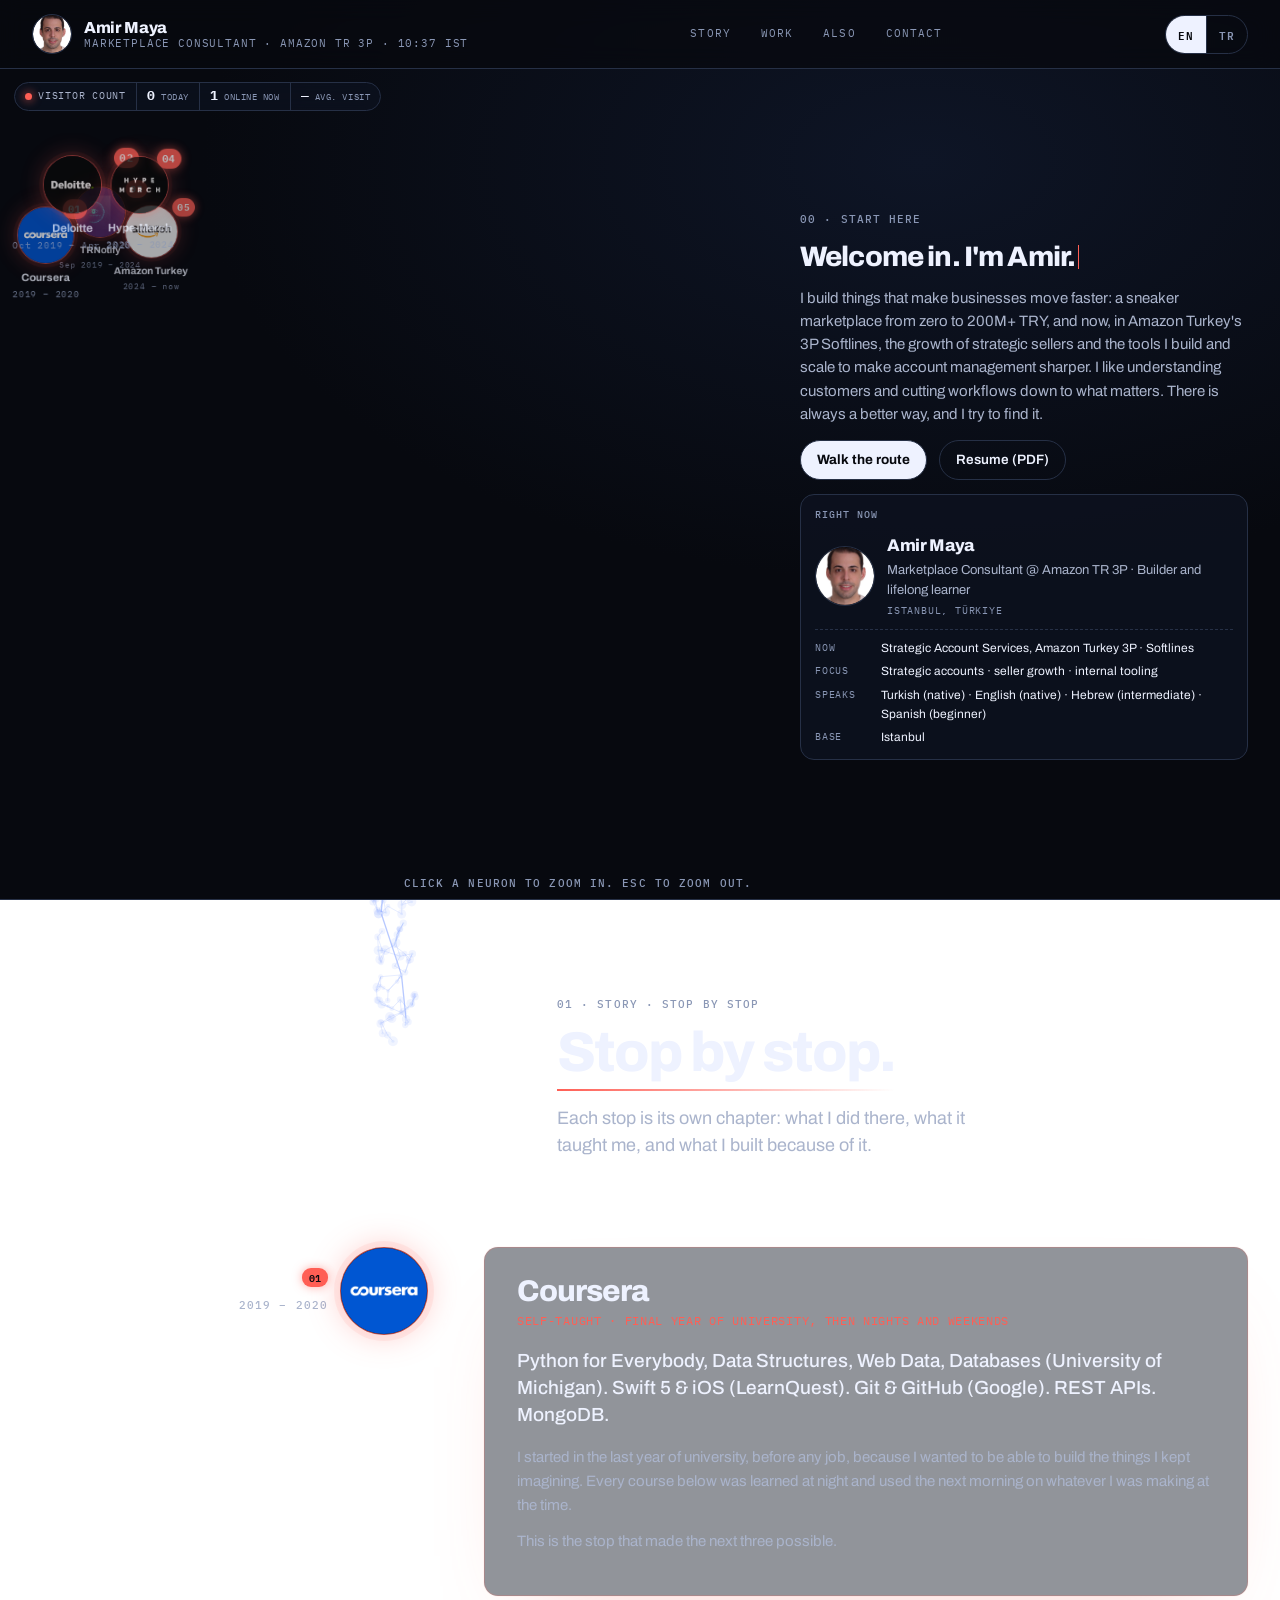
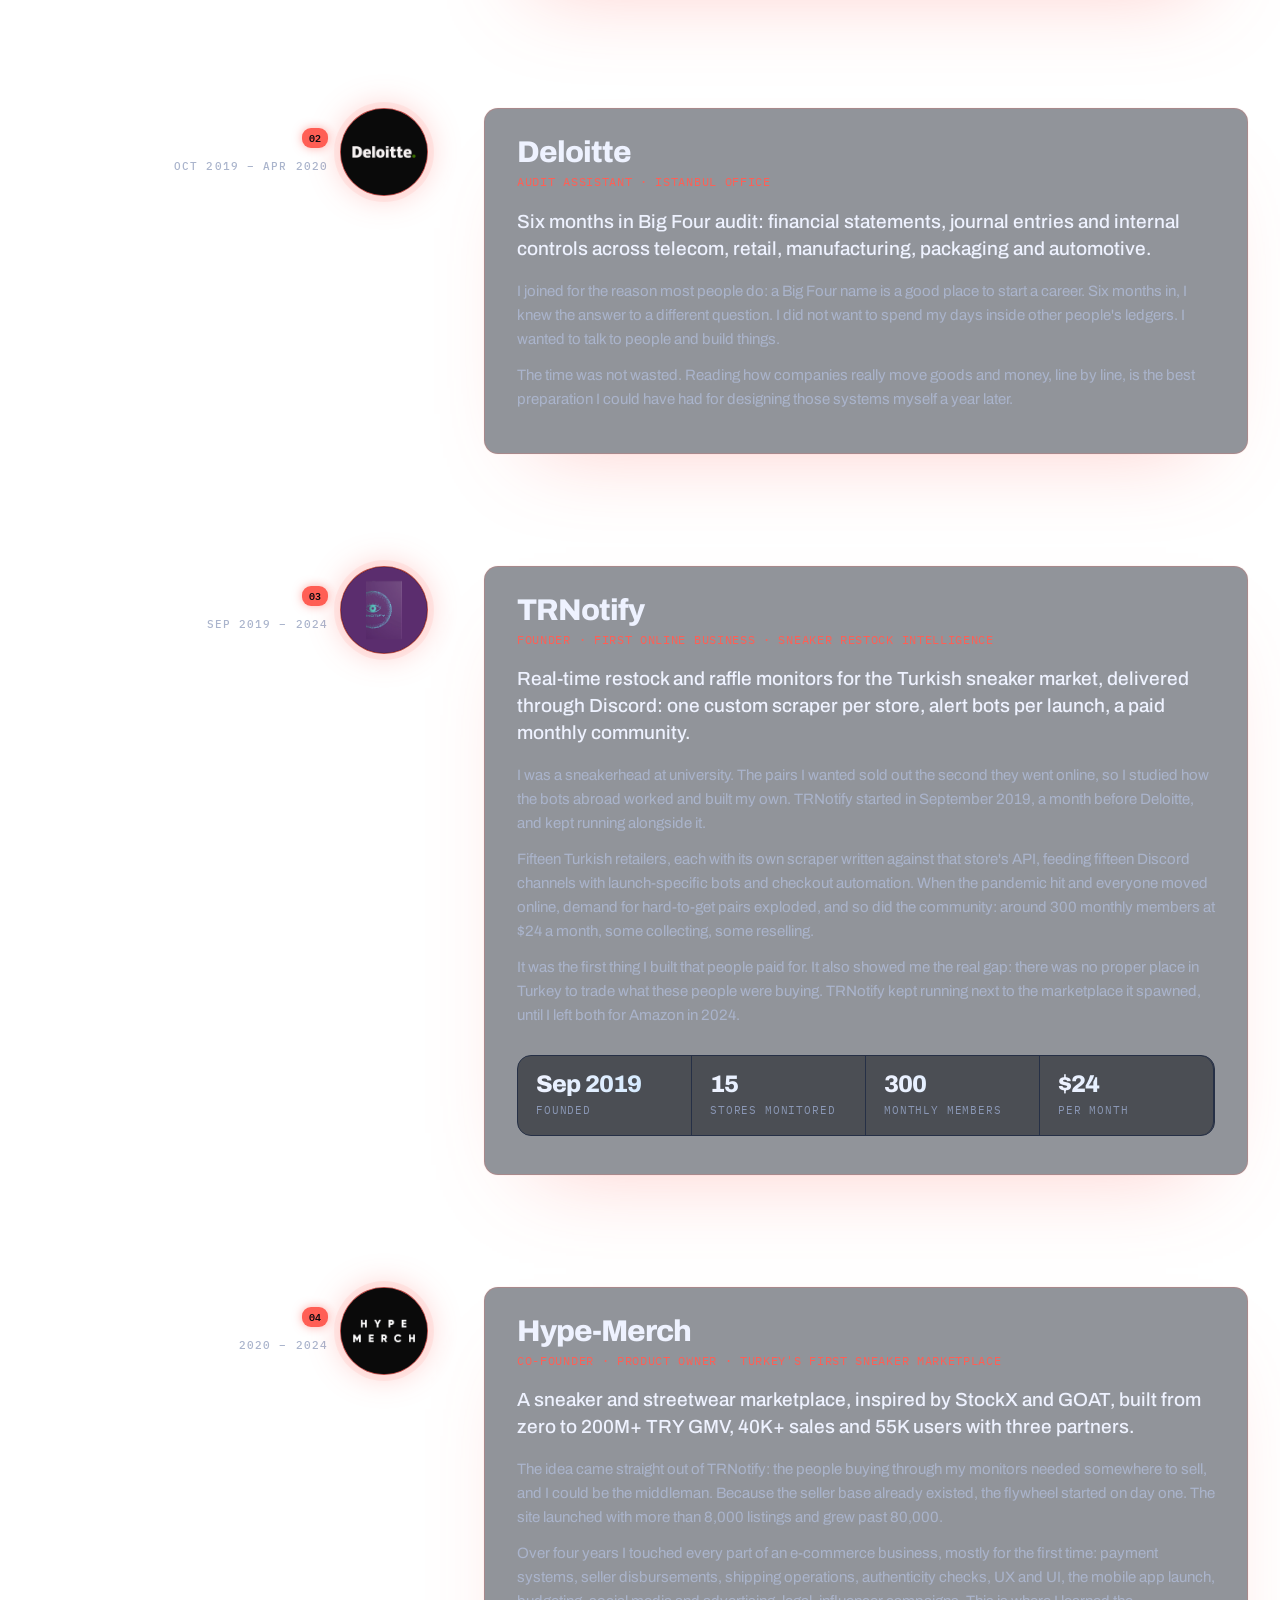
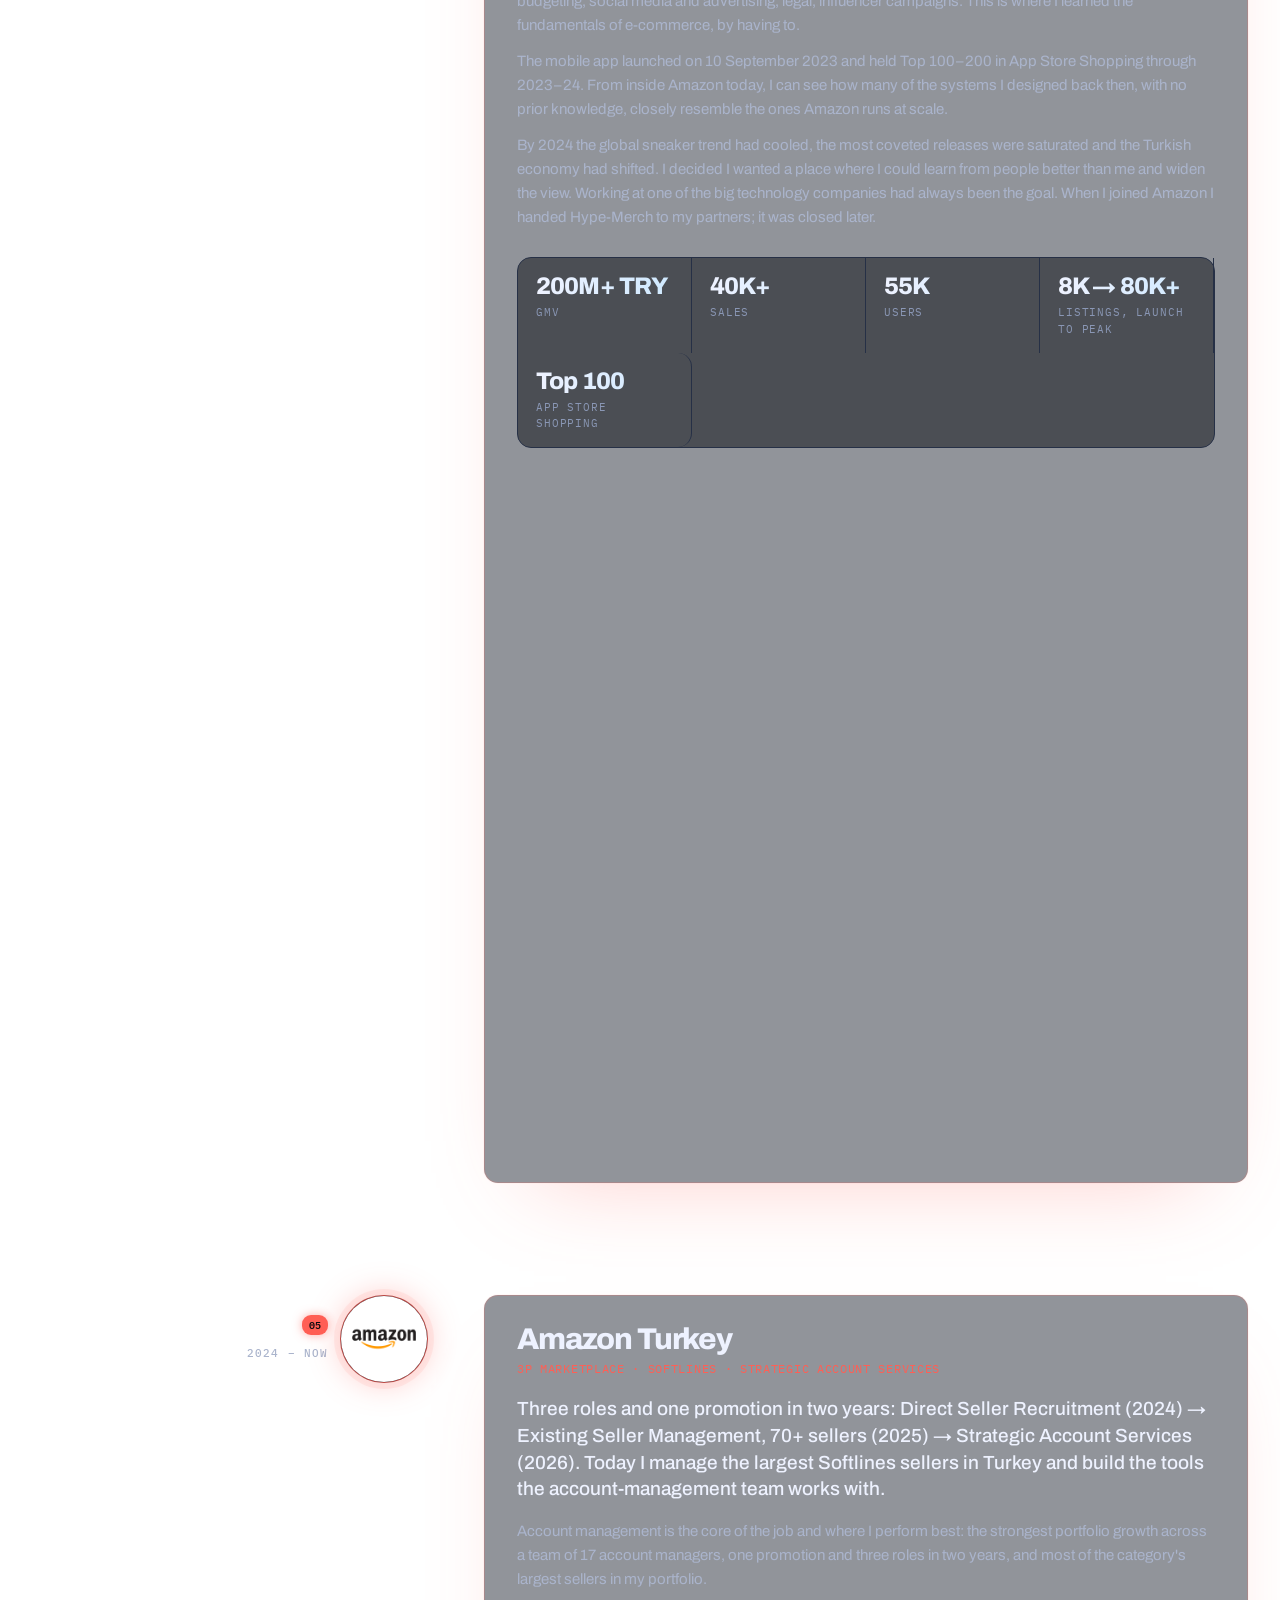
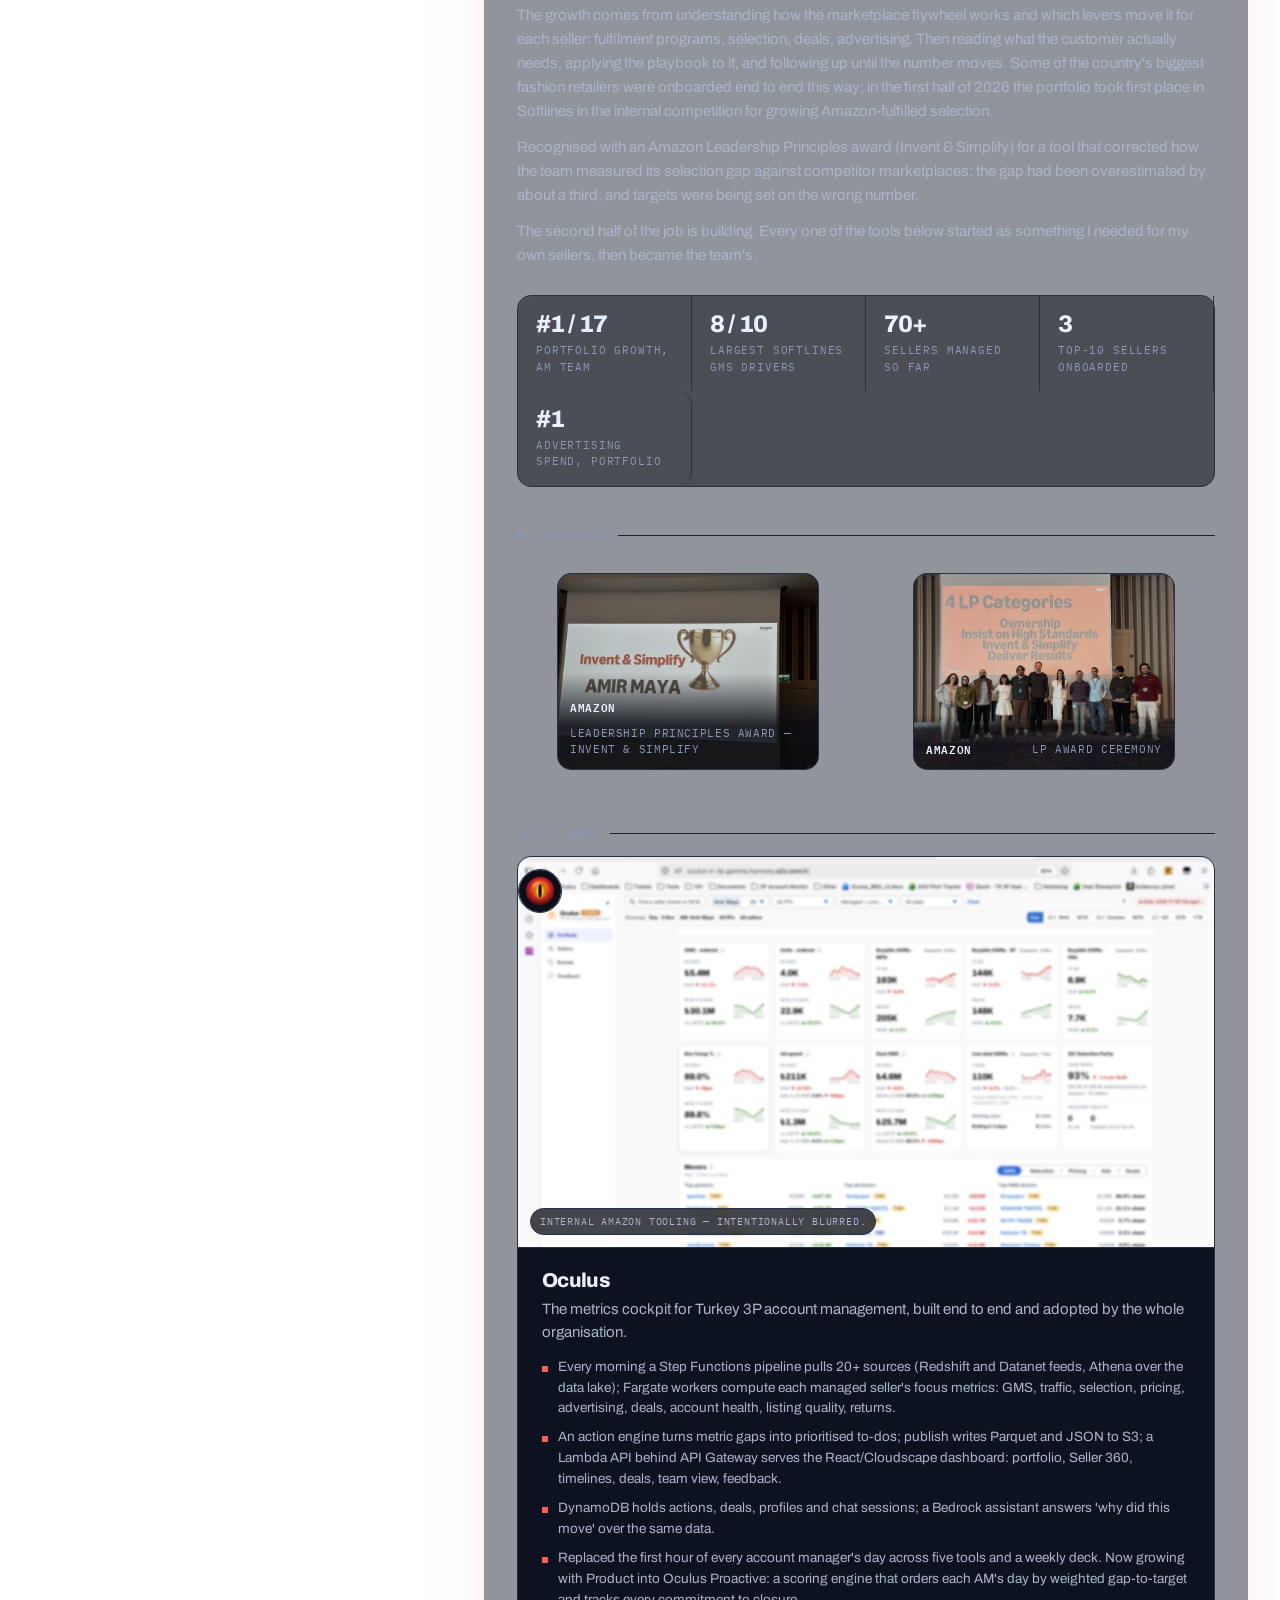
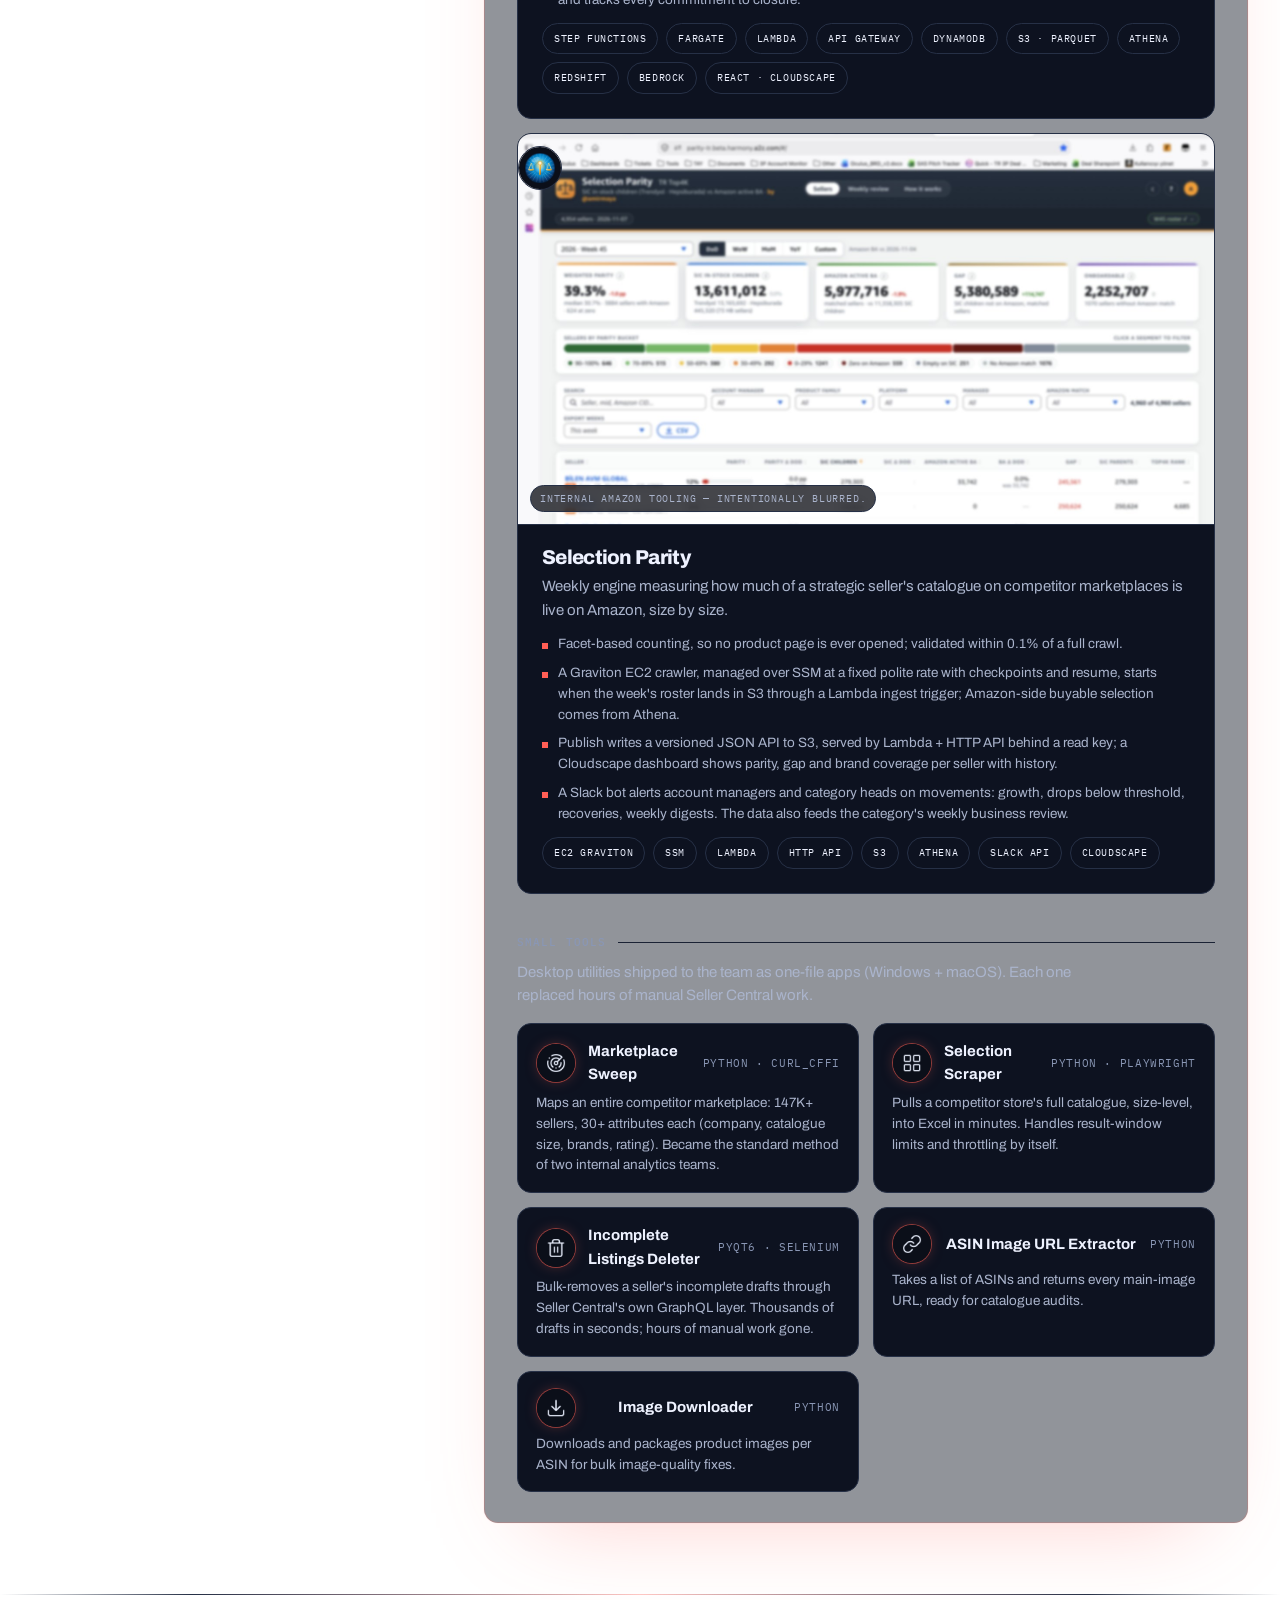
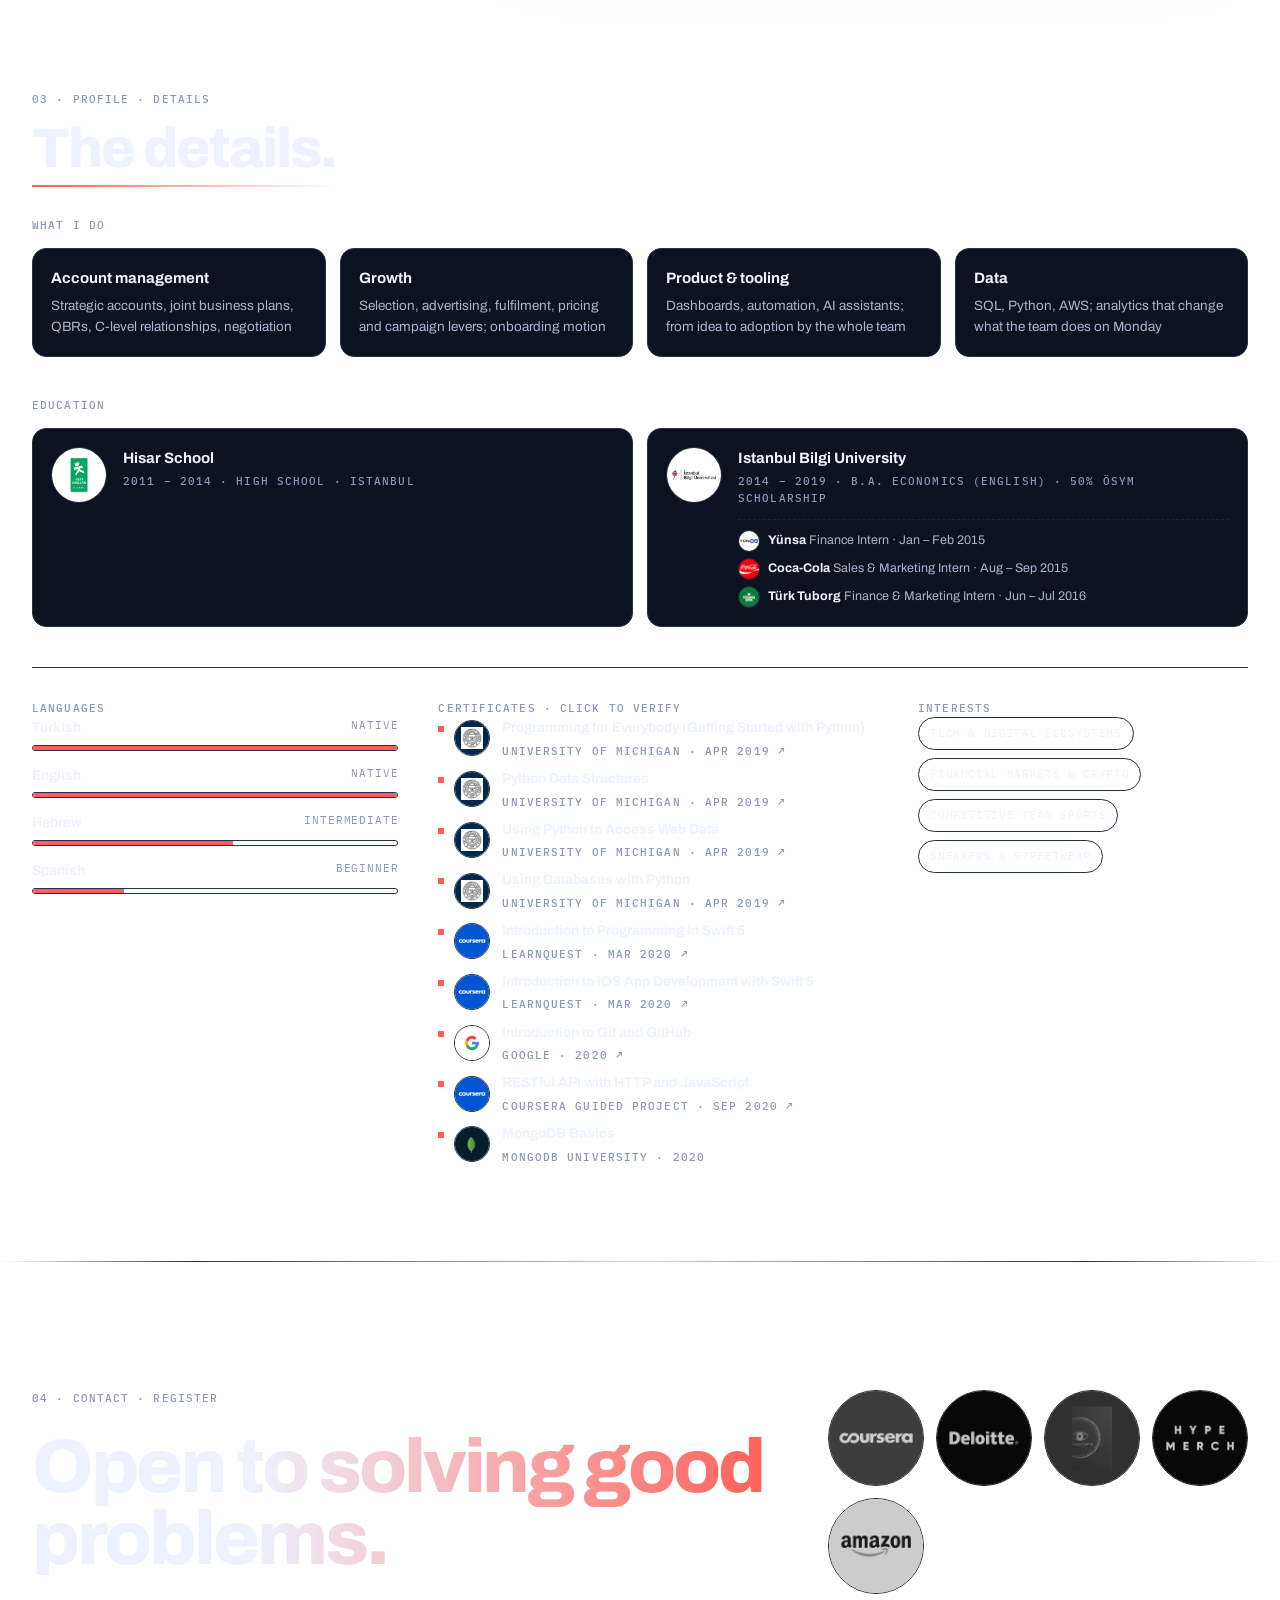
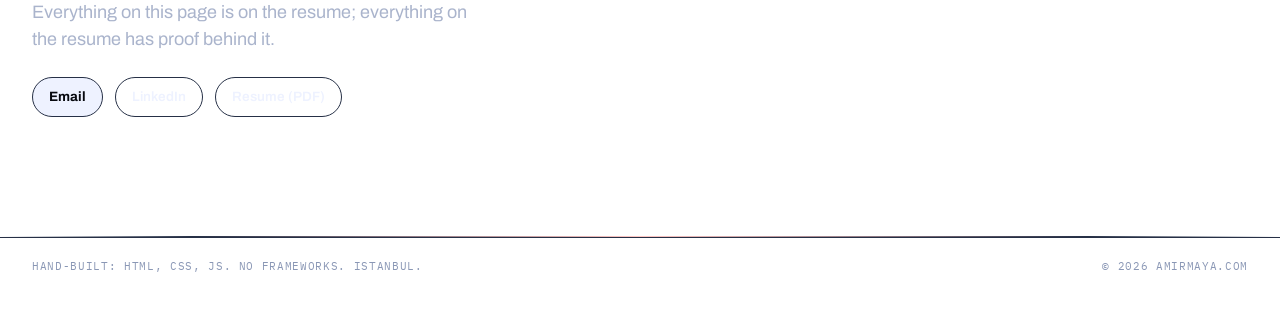
==== commit f9640794: "tool icons rendered at proper size and placed in round frames: small-tool cards, zoom panel list, de" ====
--- a/index.html
+++ b/index.html
@@ -2,7 +2,7 @@
 <html lang="en" data-theme="dark"><head><meta charset="utf-8"><meta name="viewport" content="width=device-width,initial-scale=1"><title>Amir Maya — account manager · builder</title>
 <meta name="description" content="Amir Maya — account manager at Amazon Turkey who also builds the tools his team uses. Co-founder of Hype Merch, founder of TRNotify."><meta property="og:title" content="Amir Maya"><meta property="og:description" content="Account manager at Amazon who also builds the tools his team uses. Co-founder of Hype Merch."><meta property="og:image" content="https://amirmaya.com/assets/og.png"><meta property="og:url" content="https://amirmaya.com"><meta name="twitter:card" content="summary_large_image"><meta name="theme-color" content="#07090f"><link rel="icon" href="assets/favicon.png">
 <link href="https://fonts.googleapis.com/css2?family=Archivo:wght@500;600;700;800&family=IBM+Plex+Mono:wght@400;500&display=swap" rel="stylesheet">
-<link rel="stylesheet" href="styles.css?v=202611100046"><link rel="stylesheet" href="v3.css?v=202611100046">
+<link rel="stylesheet" href="styles.css?v=202611100054"><link rel="stylesheet" href="v3.css?v=202611100054">
 </head><body>
 <a class="skip" href="#story">Skip to content</a>
 <div class="progress" id="progress"></div>
@@ -51,5 +51,5 @@
 <footer class="site-footer"><div class="wrap"><span data-ui="footer"></span><span class="mono">© <span id="year"></span> amirmaya.com</span></div></footer>
 </main>
 
-<script src="content.js?v=202611100046"></script><script src="brain.js?v=202611100046"></script><script src="v3.js?v=202611100046"></script><script src="spine.js?v=202611092148"></script><script src="gallery.js?v=202611092148"></script><script src="probe.js?v=202611092148"></script><script src="counter.js?v=202611100046" defer></script>
+<script src="content.js?v=202611100054"></script><script src="brain.js?v=202611100054"></script><script src="v3.js?v=202611100054"></script><script src="spine.js?v=202611092148"></script><script src="gallery.js?v=202611092148"></script><script src="probe.js?v=202611092148"></script><script src="counter.js?v=202611100054" defer></script>
 </body></html>
--- a/v3.css
+++ b/v3.css
@@ -238,3 +238,9 @@
   .duty-facts div:nth-child(n+4){display:none}.photo{width:52px;height:52px}
   .stopsec .main{padding:16px}.stopsec h2{font-size:22px}.stopsec .lead{font-size:16px}.tool .txt{padding:16px}
 }
+/* small tools and panel lists: icon in the same round frame as every other node */
+.small .row{align-items:center;gap:12px}.small .row .lg{width:40px;height:40px;border-radius:50%;overflow:hidden;border:1px solid rgba(255,95,85,.55);background:#0b0f19;flex:none;box-shadow:0 0 16px -6px rgba(255,95,85,.6)}.small .row .lg img{width:100%;height:100%;object-fit:cover;display:block}
+.hd-list li{display:flex;gap:10px;align-items:flex-start}.li-ic{width:30px;height:30px;border-radius:50%;overflow:hidden;border:1px solid rgba(255,95,85,.55);background:#0b0f19;flex:none;margin-top:1px}.li-ic img{width:100%;height:100%;object-fit:cover;display:block}
+/* certificates: issuer logo in the round frame */
+#certs li,#certs li a{display:flex;align-items:center;gap:12px}#certs li a{color:inherit;text-decoration:none}#certs li>div,#certs li a>div{display:flex;flex-direction:column;gap:2px;min-width:0}
+#certs .lg{width:36px;height:36px;border-radius:50%;overflow:hidden;border:1px solid var(--line);background:#0b0f19;flex:none}#certs .lg img{width:100%;height:100%;object-fit:cover;display:block}
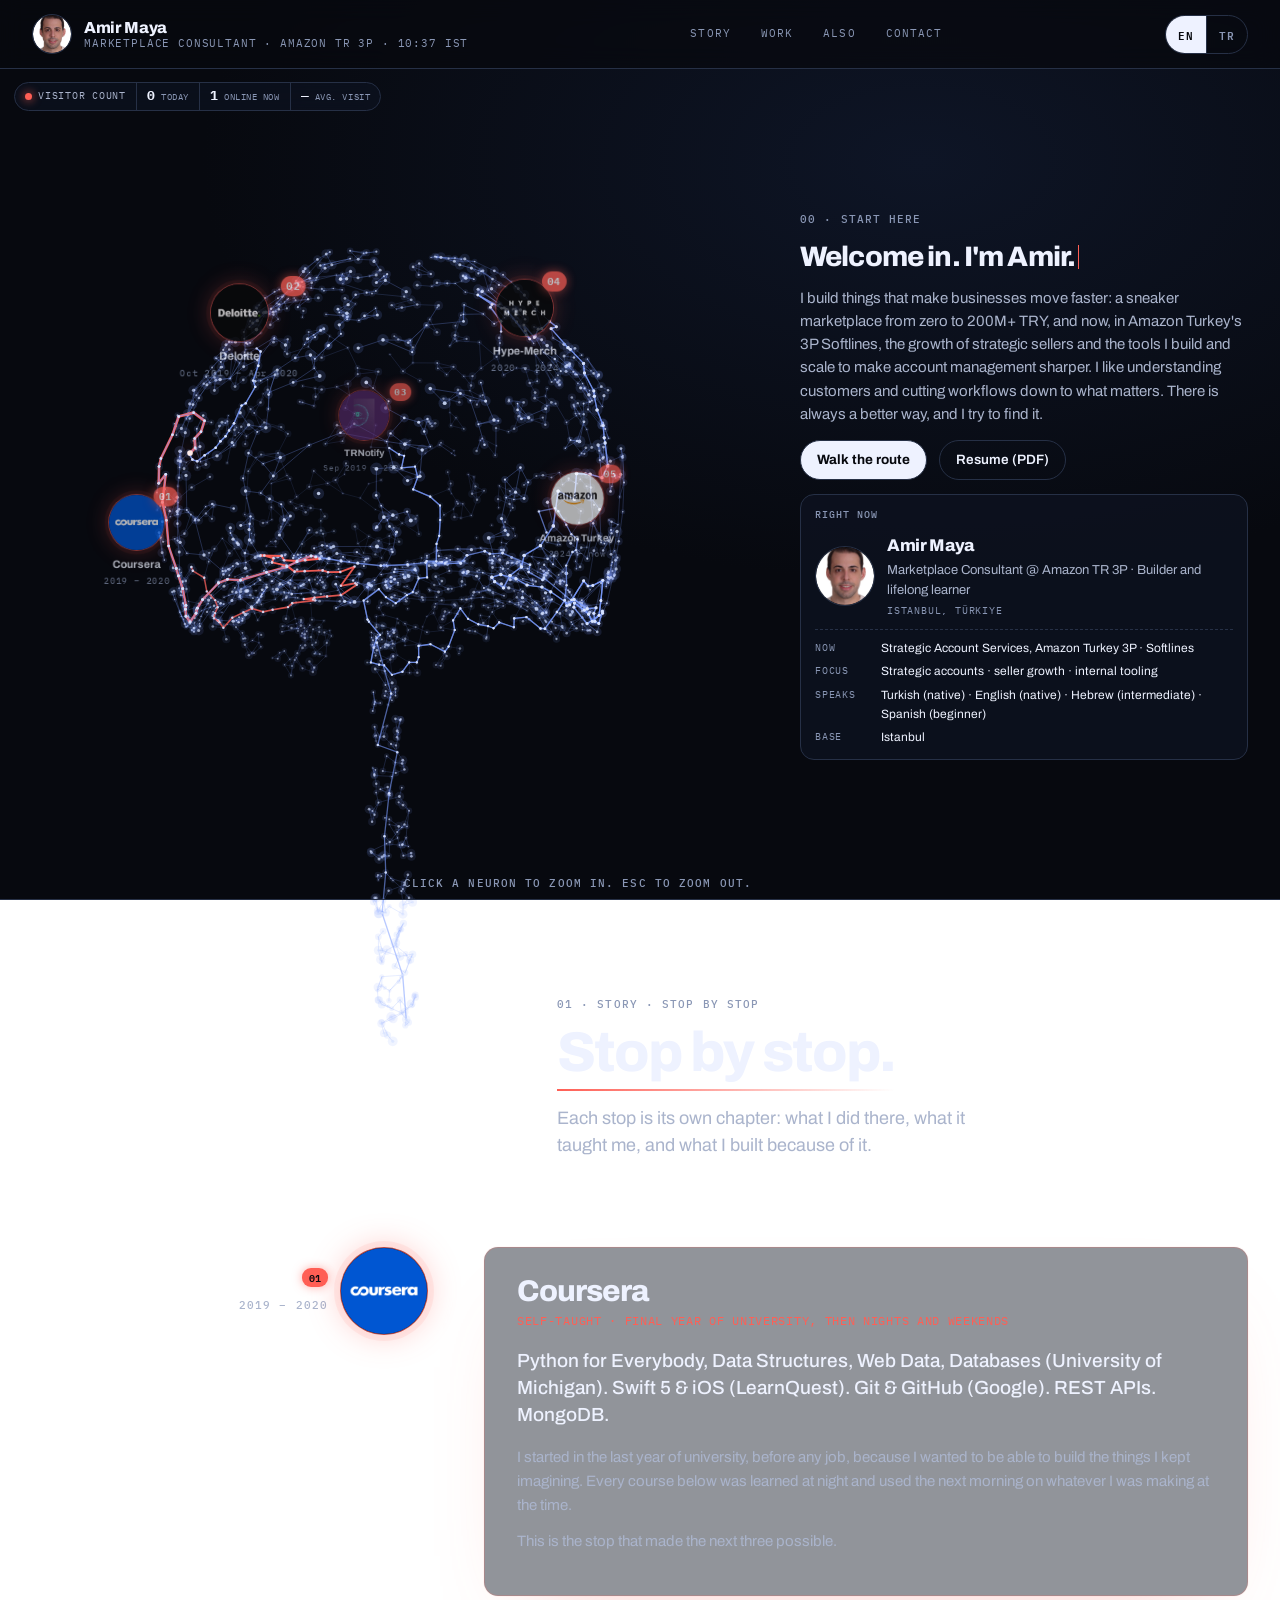
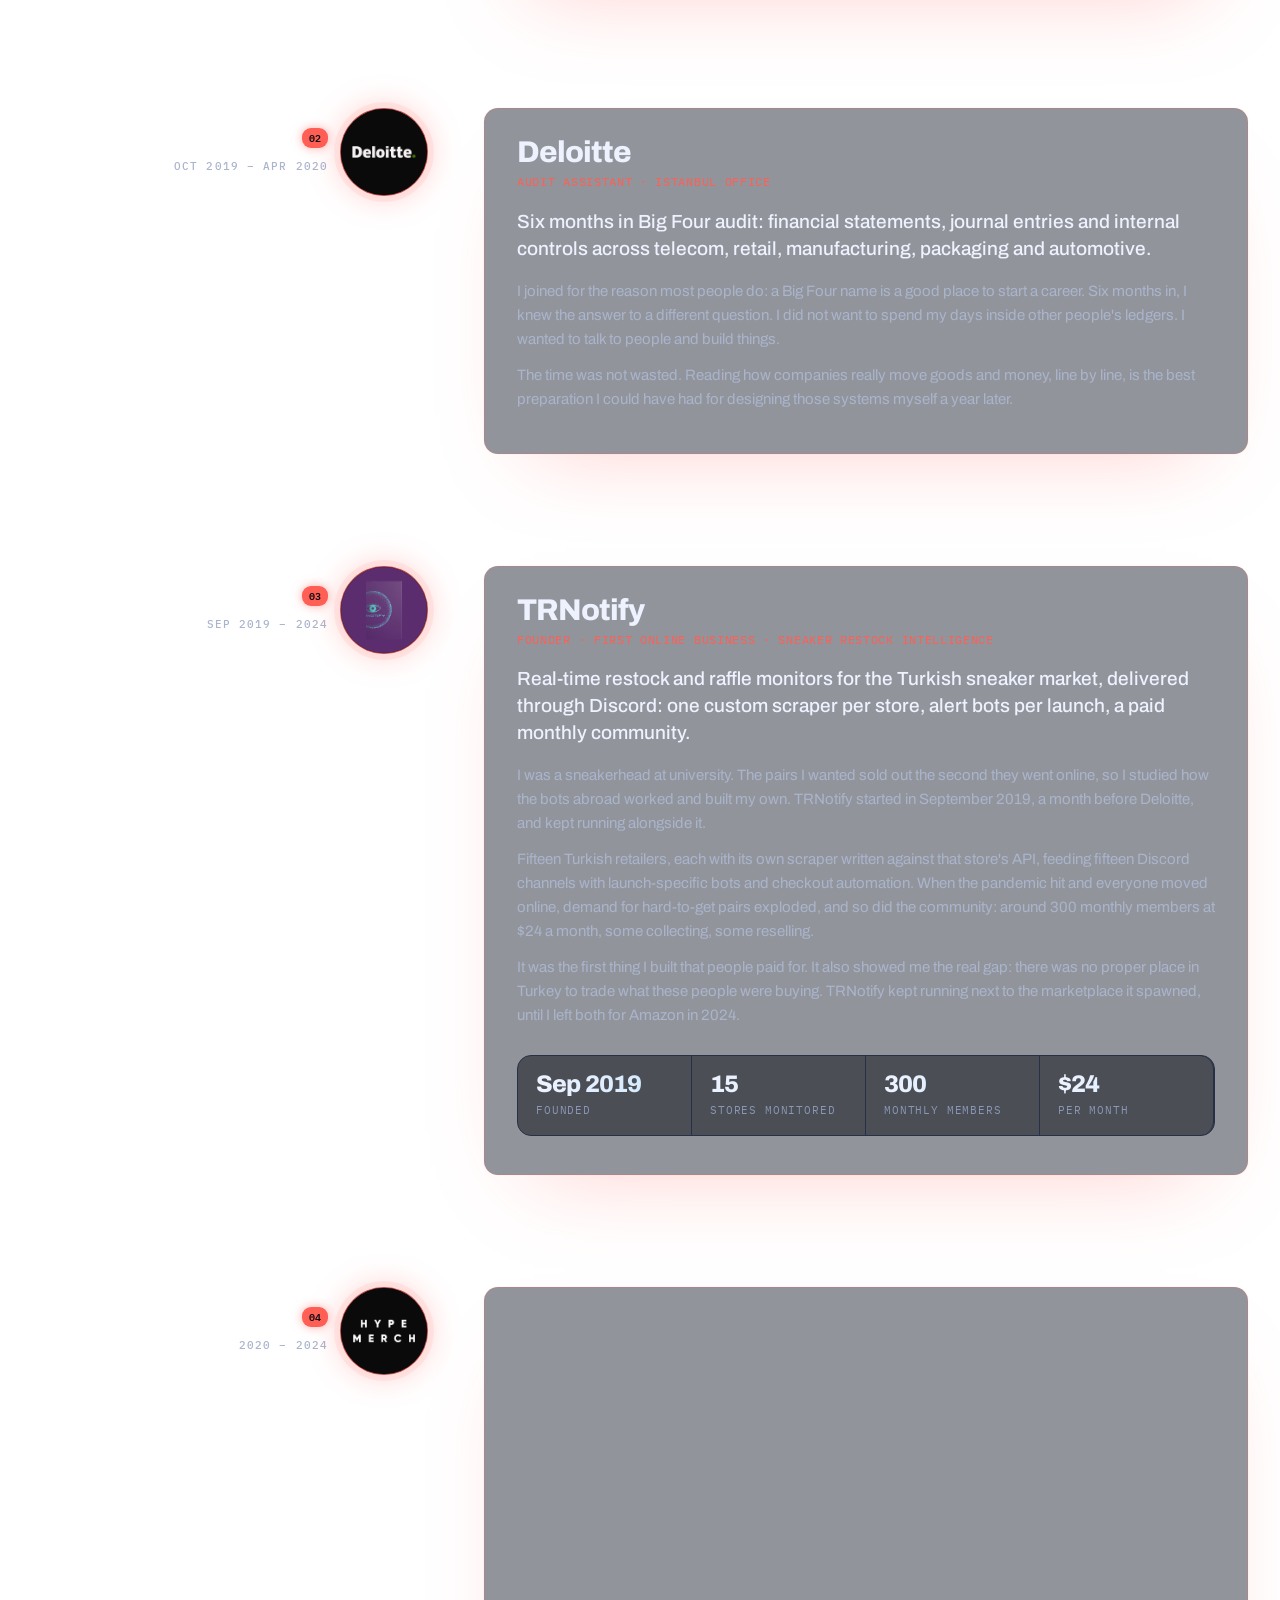
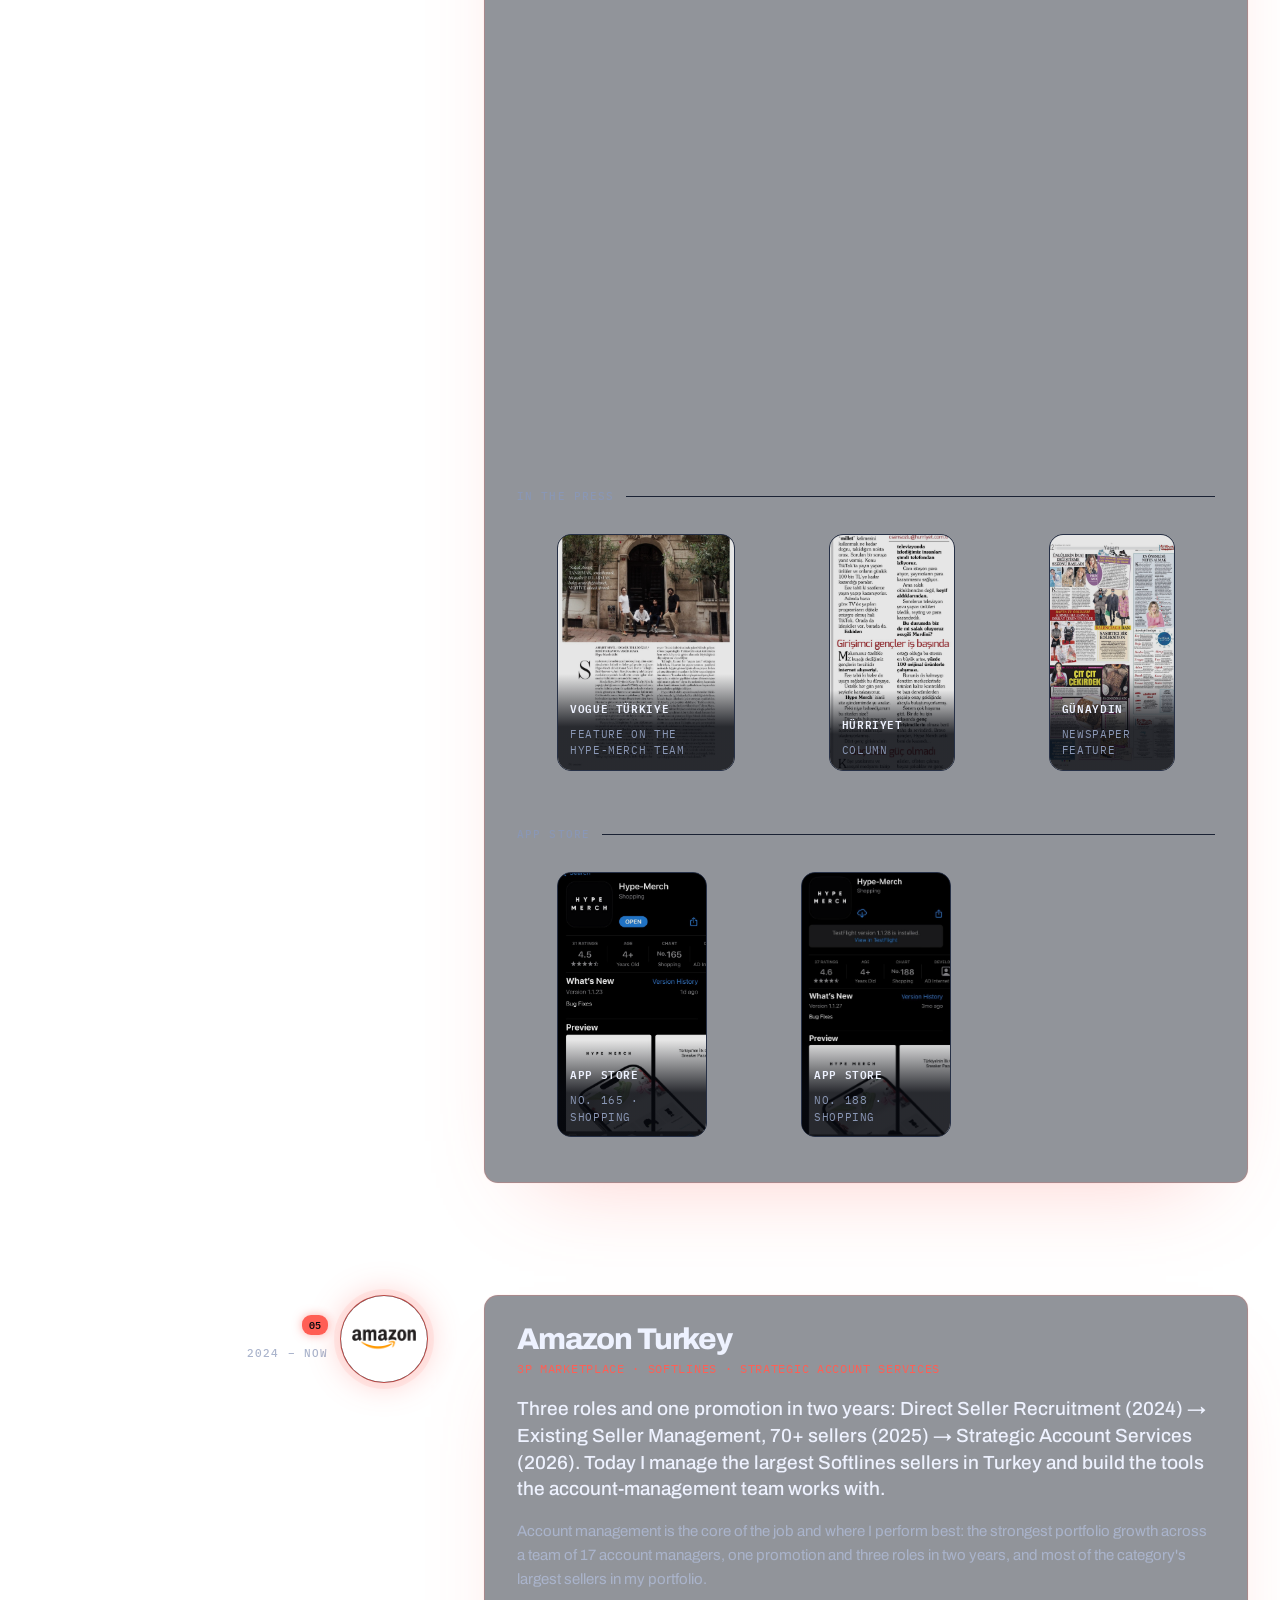
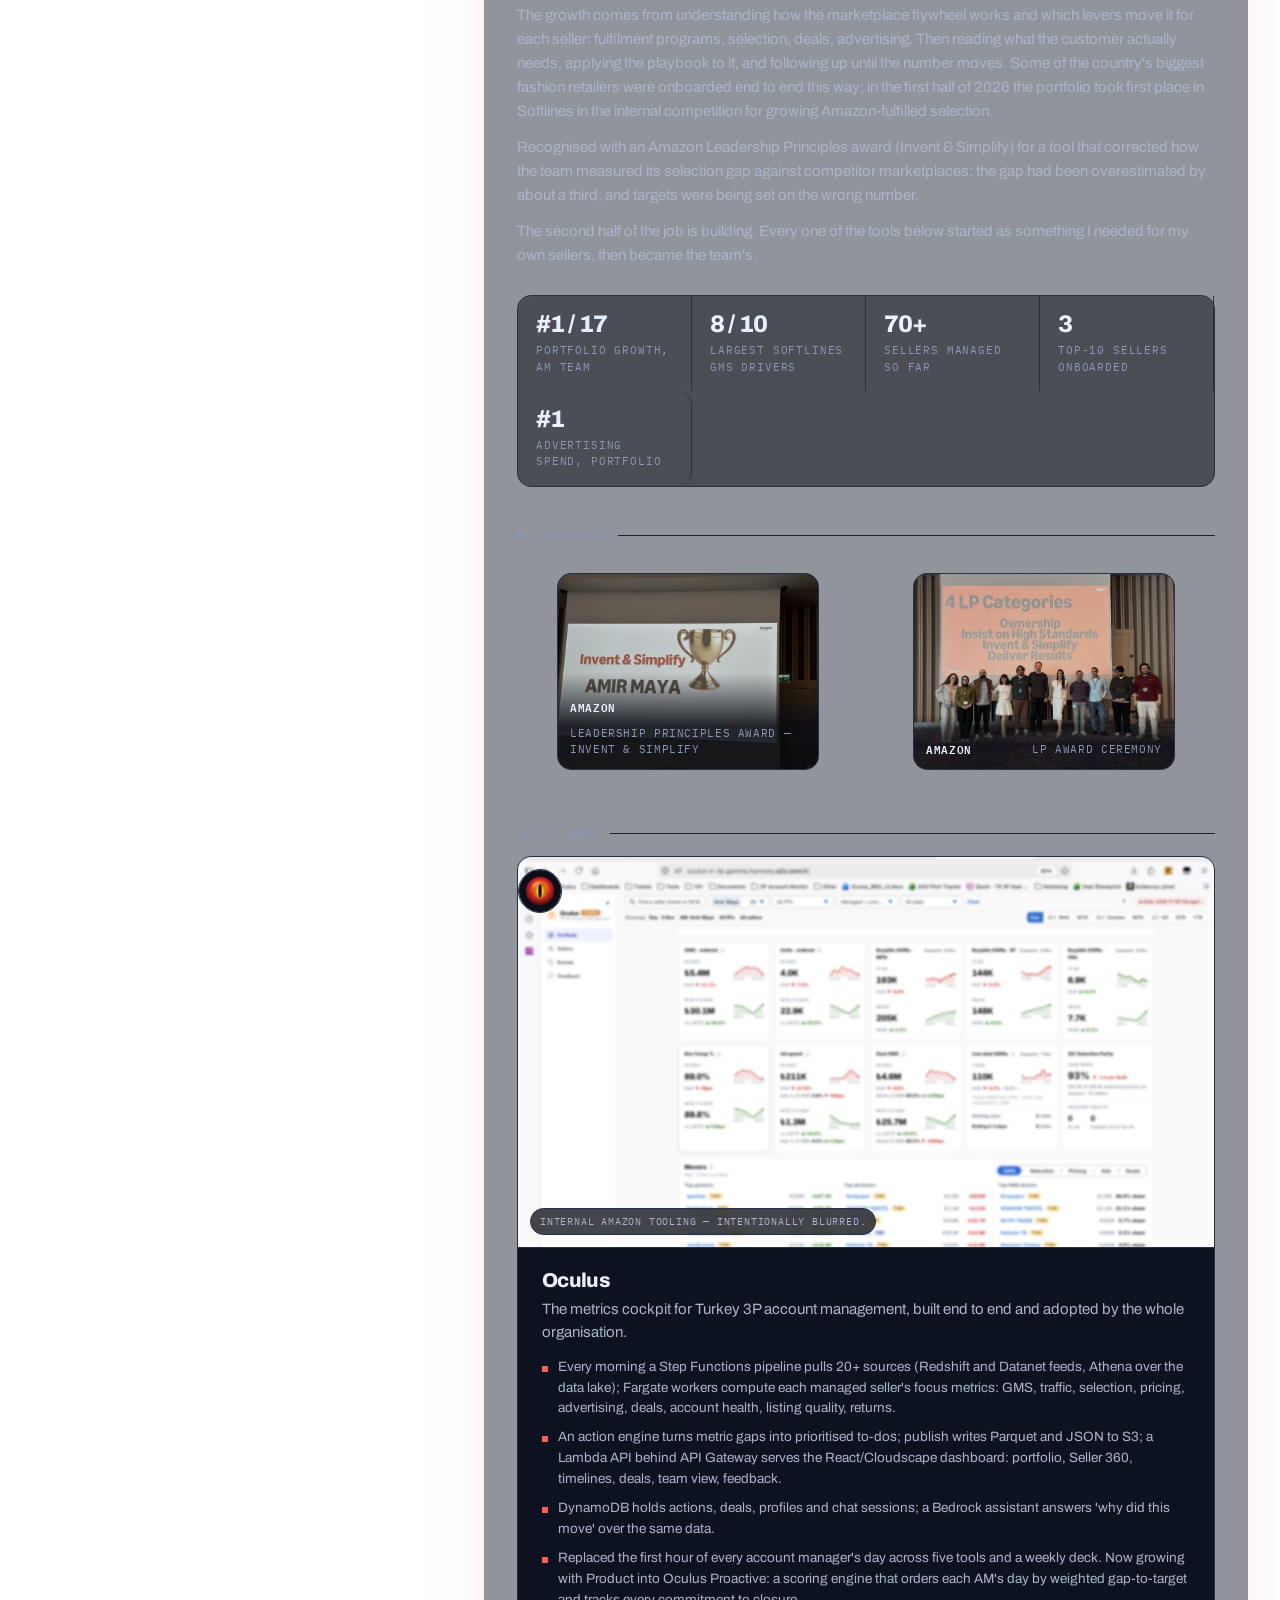
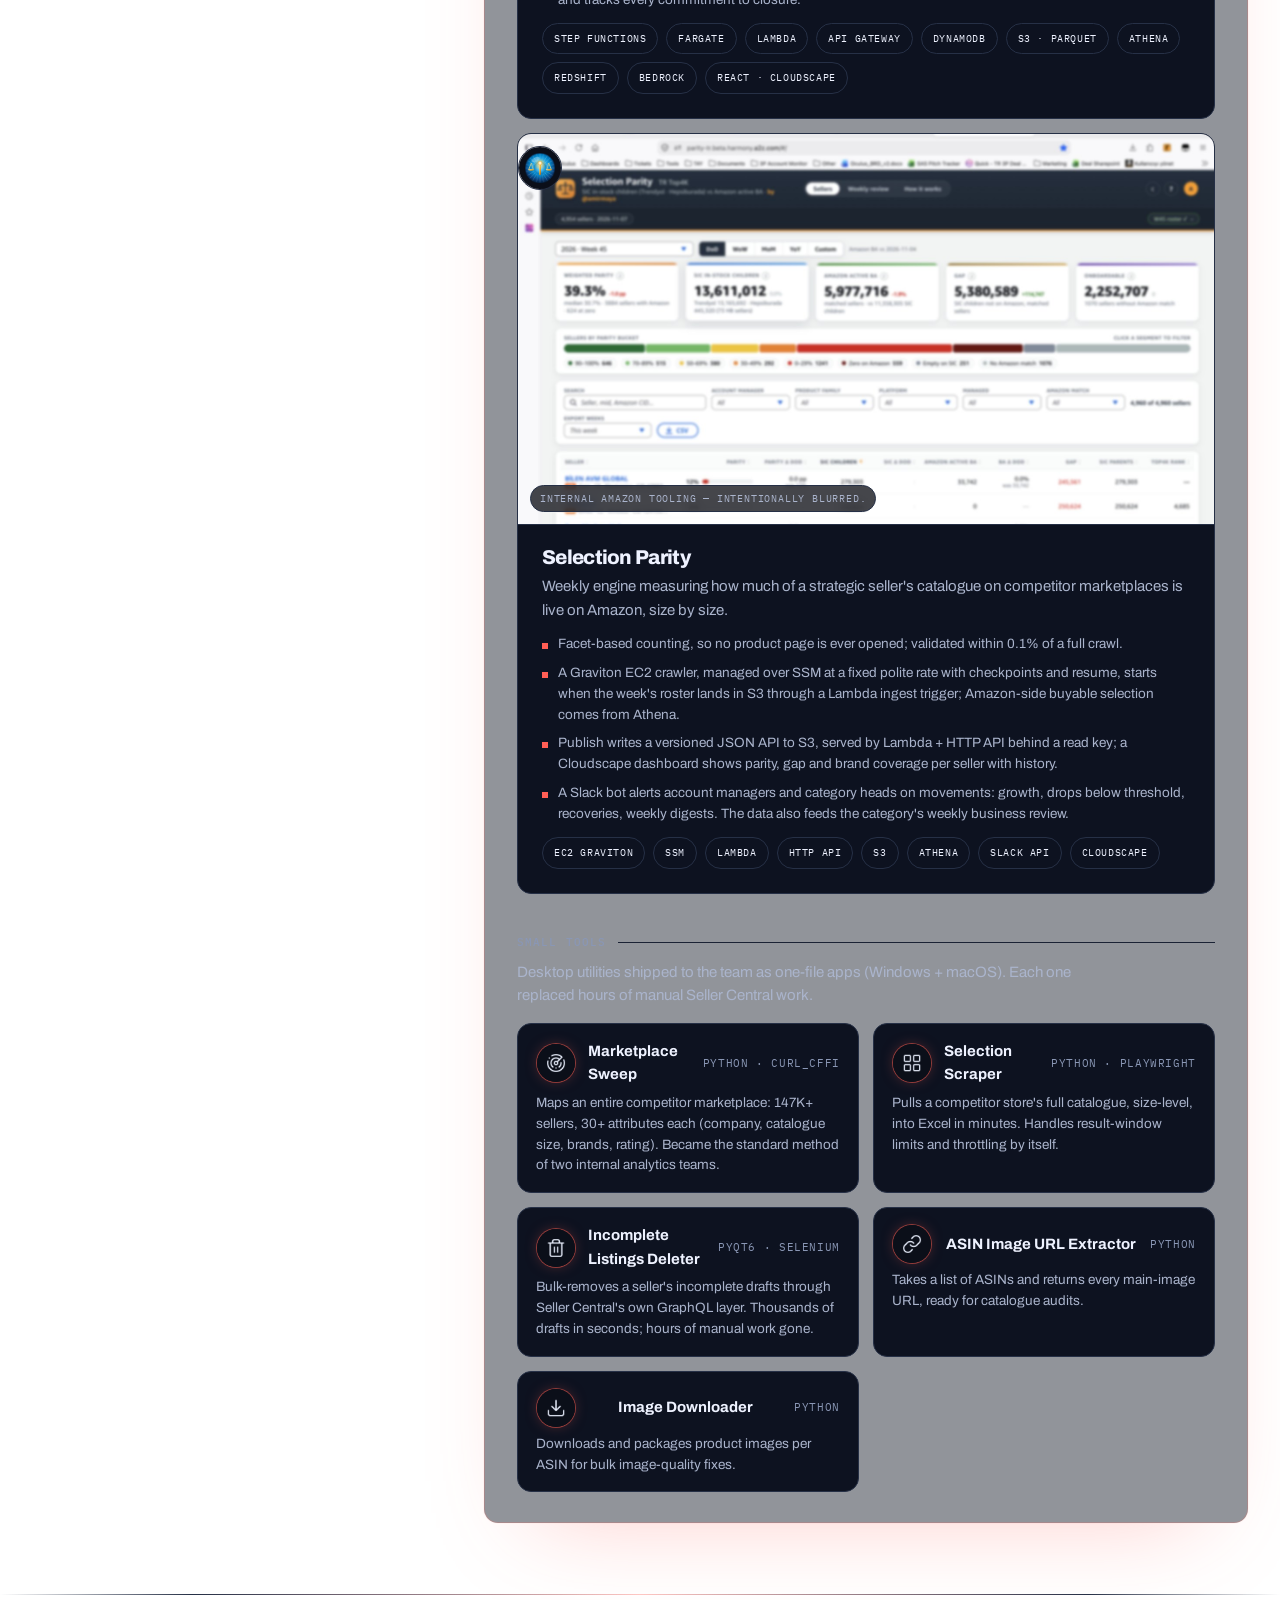
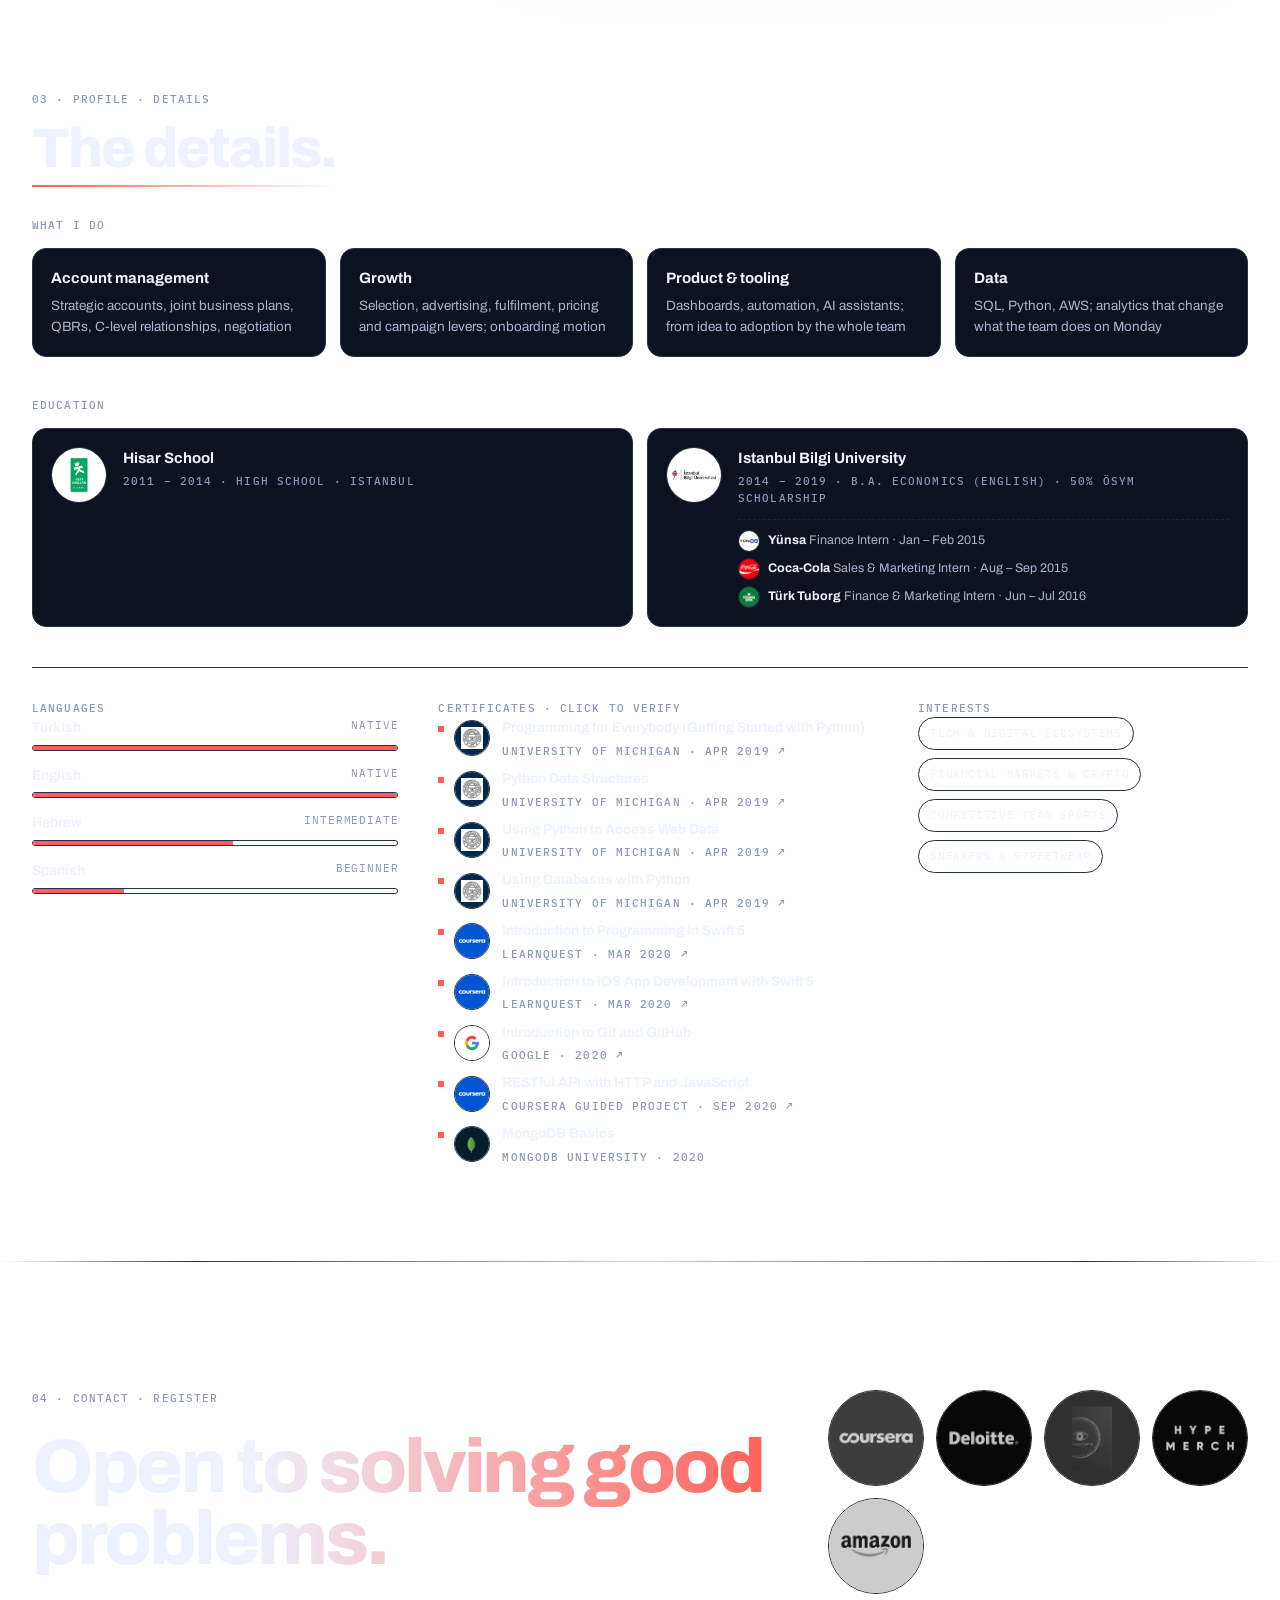
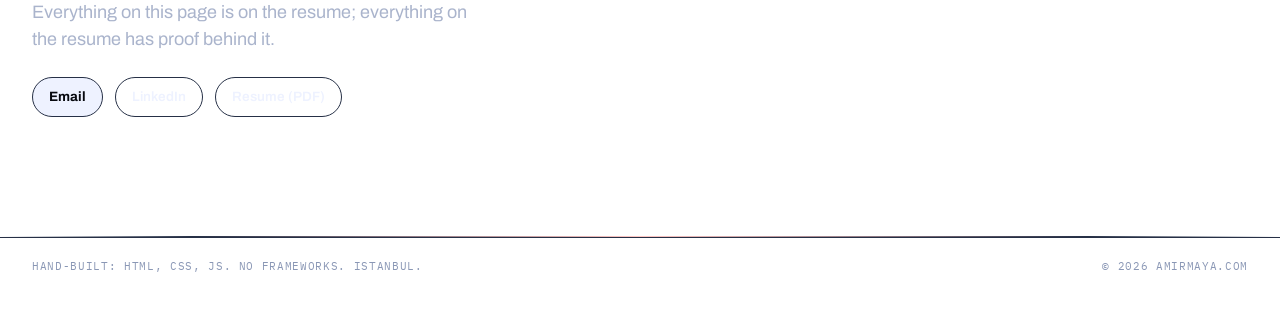
==== commit c5ef9e2b: "every stat satellite has its own detail text; Discord bots detail; issuer logos on certificates; too" ====
--- a/index.html
+++ b/index.html
@@ -2,7 +2,7 @@
 <html lang="en" data-theme="dark"><head><meta charset="utf-8"><meta name="viewport" content="width=device-width,initial-scale=1"><title>Amir Maya — account manager · builder</title>
 <meta name="description" content="Amir Maya — account manager at Amazon Turkey who also builds the tools his team uses. Co-founder of Hype Merch, founder of TRNotify."><meta property="og:title" content="Amir Maya"><meta property="og:description" content="Account manager at Amazon who also builds the tools his team uses. Co-founder of Hype Merch."><meta property="og:image" content="https://amirmaya.com/assets/og.png"><meta property="og:url" content="https://amirmaya.com"><meta name="twitter:card" content="summary_large_image"><meta name="theme-color" content="#07090f"><link rel="icon" href="assets/favicon.png">
 <link href="https://fonts.googleapis.com/css2?family=Archivo:wght@500;600;700;800&family=IBM+Plex+Mono:wght@400;500&display=swap" rel="stylesheet">
-<link rel="stylesheet" href="styles.css?v=202611100054"><link rel="stylesheet" href="v3.css?v=202611100054">
+<link rel="stylesheet" href="styles.css?v=202611100055"><link rel="stylesheet" href="v3.css?v=202611100055">
 </head><body>
 <a class="skip" href="#story">Skip to content</a>
 <div class="progress" id="progress"></div>
@@ -51,5 +51,5 @@
 <footer class="site-footer"><div class="wrap"><span data-ui="footer"></span><span class="mono">© <span id="year"></span> amirmaya.com</span></div></footer>
 </main>
 
-<script src="content.js?v=202611100054"></script><script src="brain.js?v=202611100054"></script><script src="v3.js?v=202611100054"></script><script src="spine.js?v=202611092148"></script><script src="gallery.js?v=202611092148"></script><script src="probe.js?v=202611092148"></script><script src="counter.js?v=202611100054" defer></script>
+<script src="content.js?v=202611100055"></script><script src="brain.js?v=202611100055"></script><script src="v3.js?v=202611100055"></script><script src="spine.js?v=202611092148"></script><script src="gallery.js?v=202611092148"></script><script src="probe.js?v=202611092148"></script><script src="counter.js?v=202611100055" defer></script>
 </body></html>
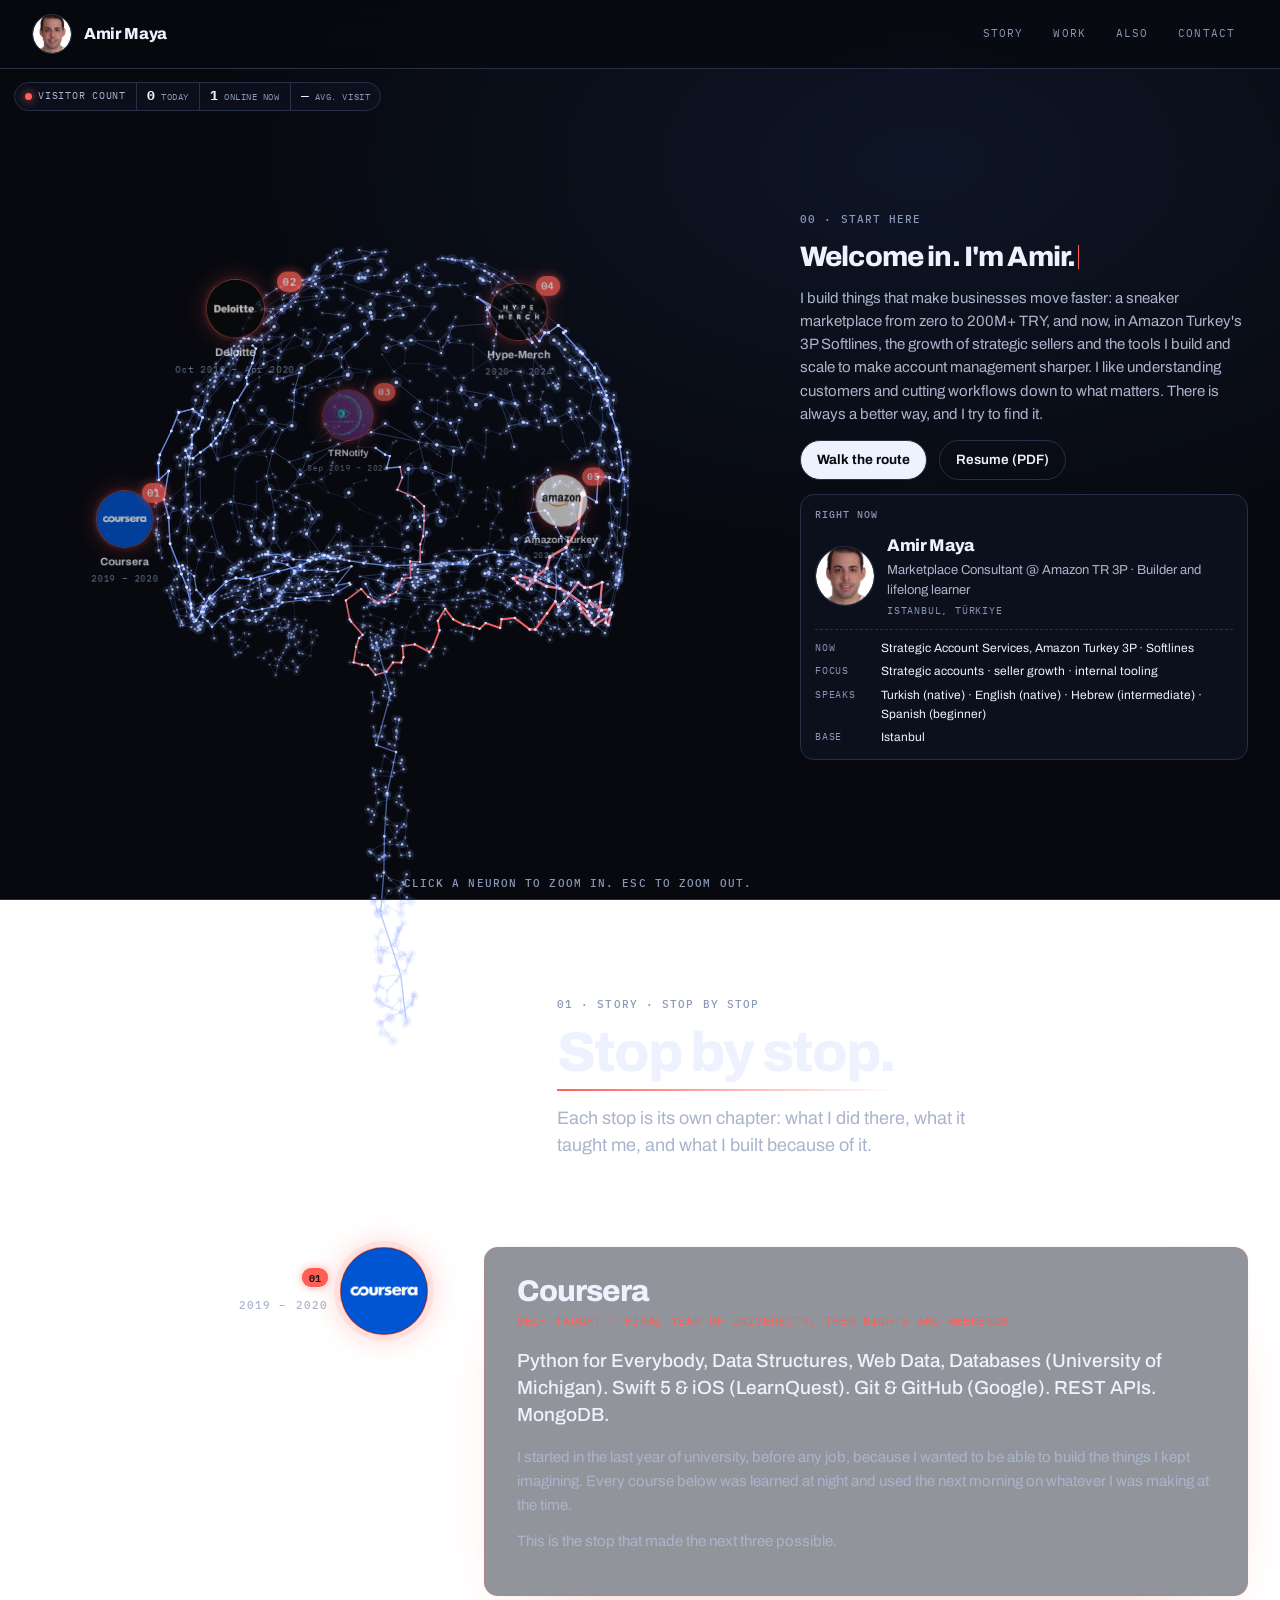
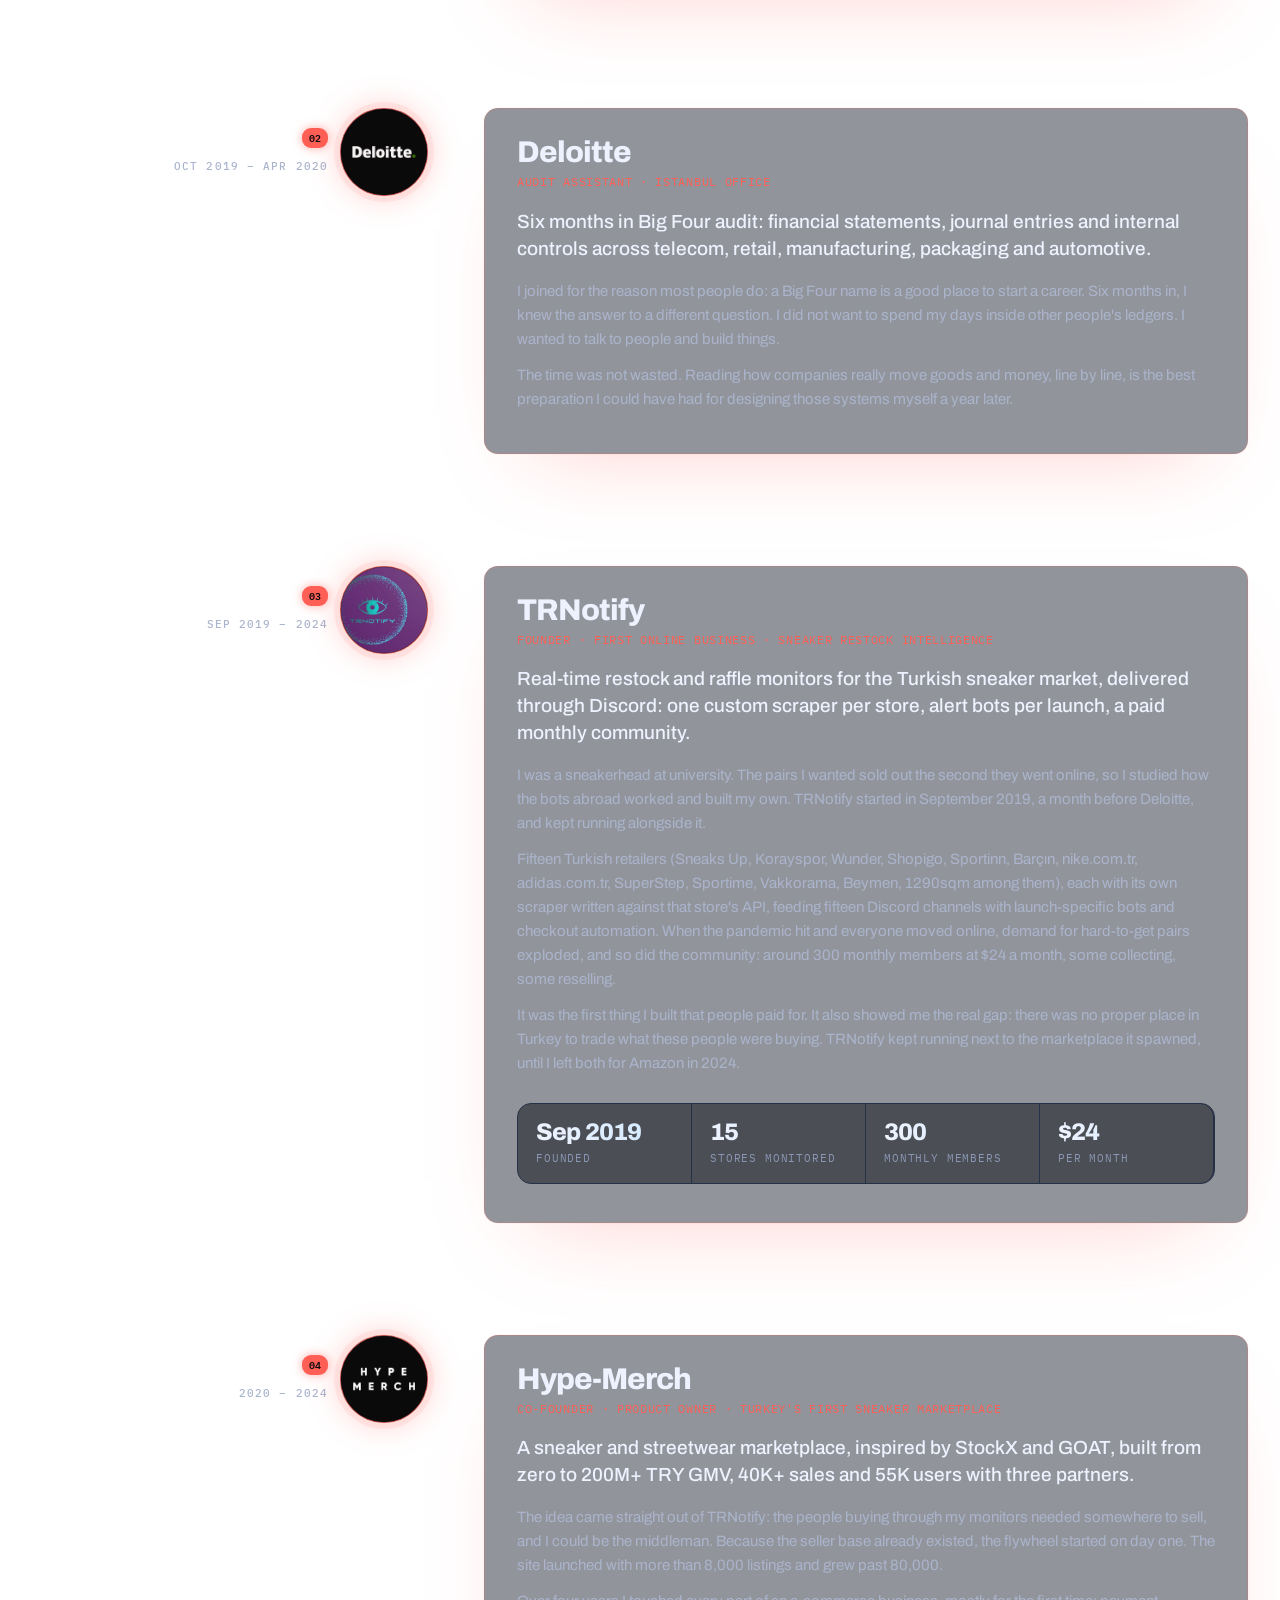
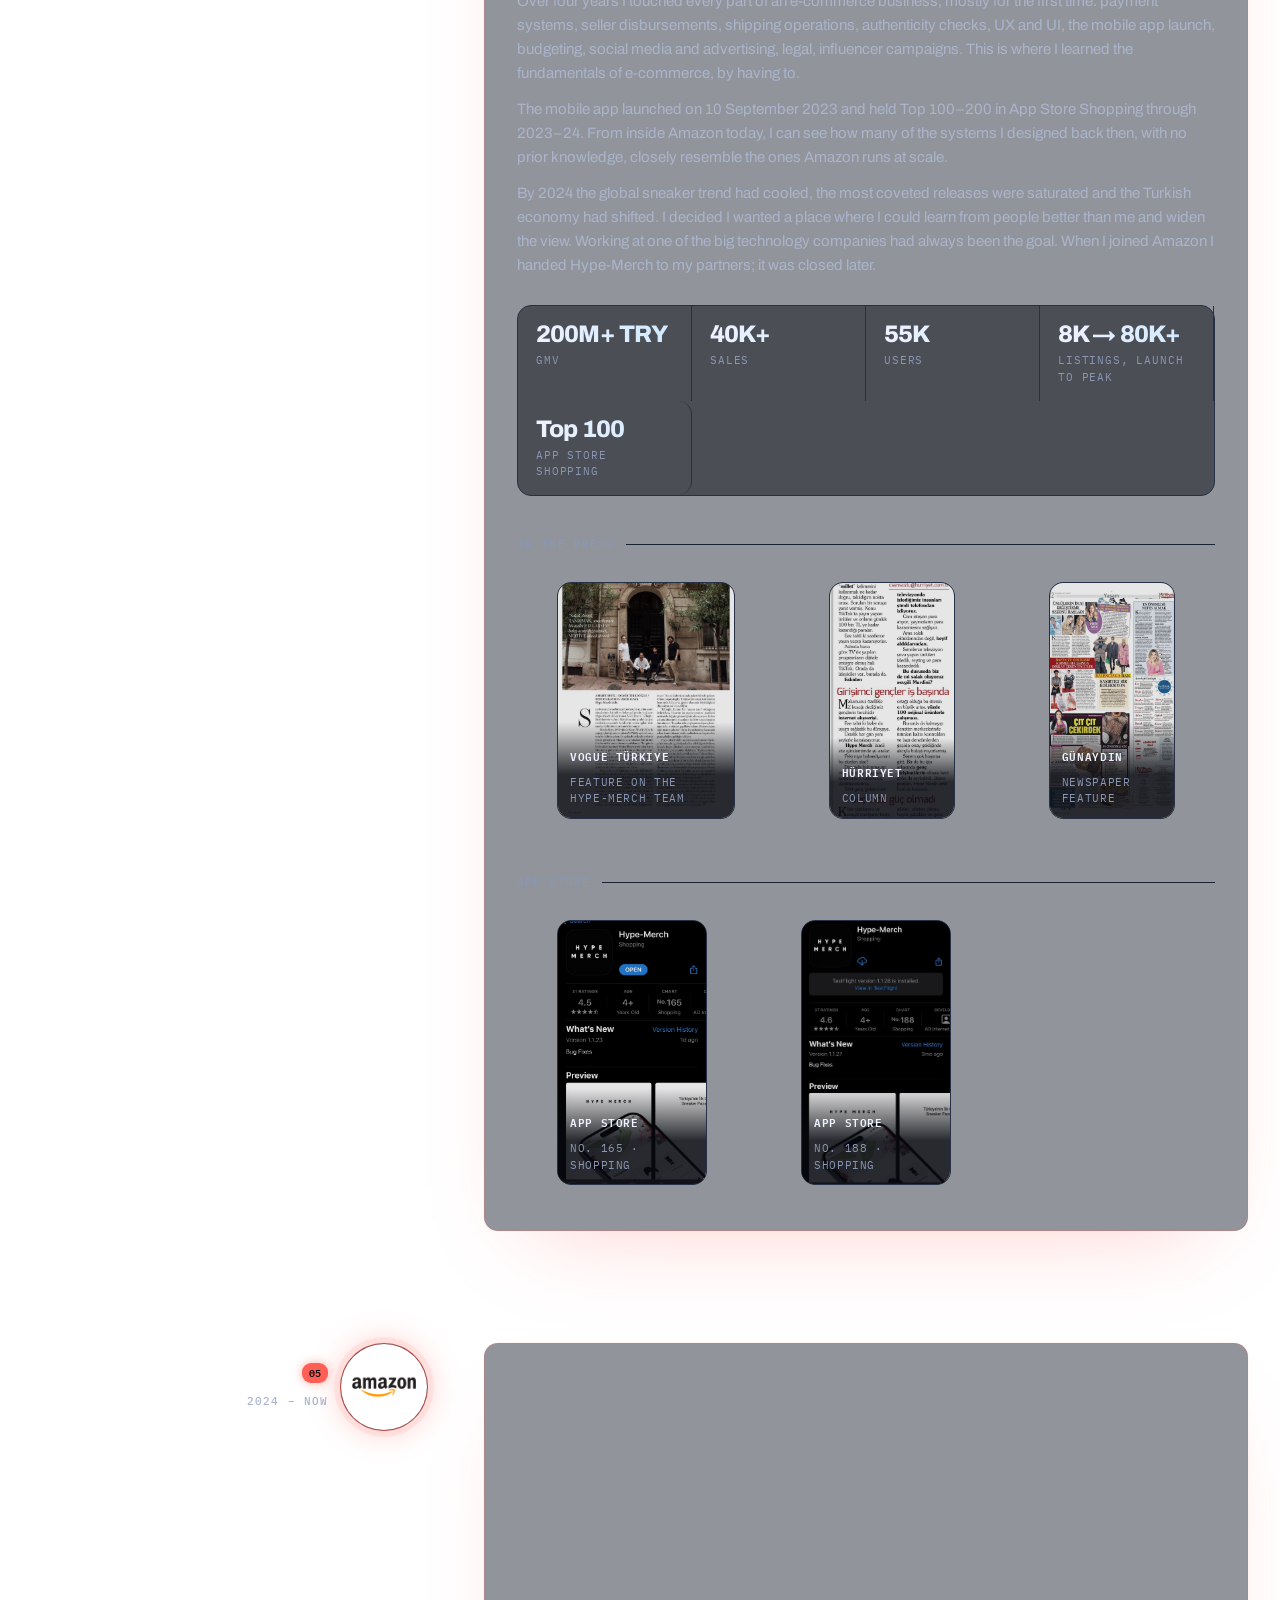
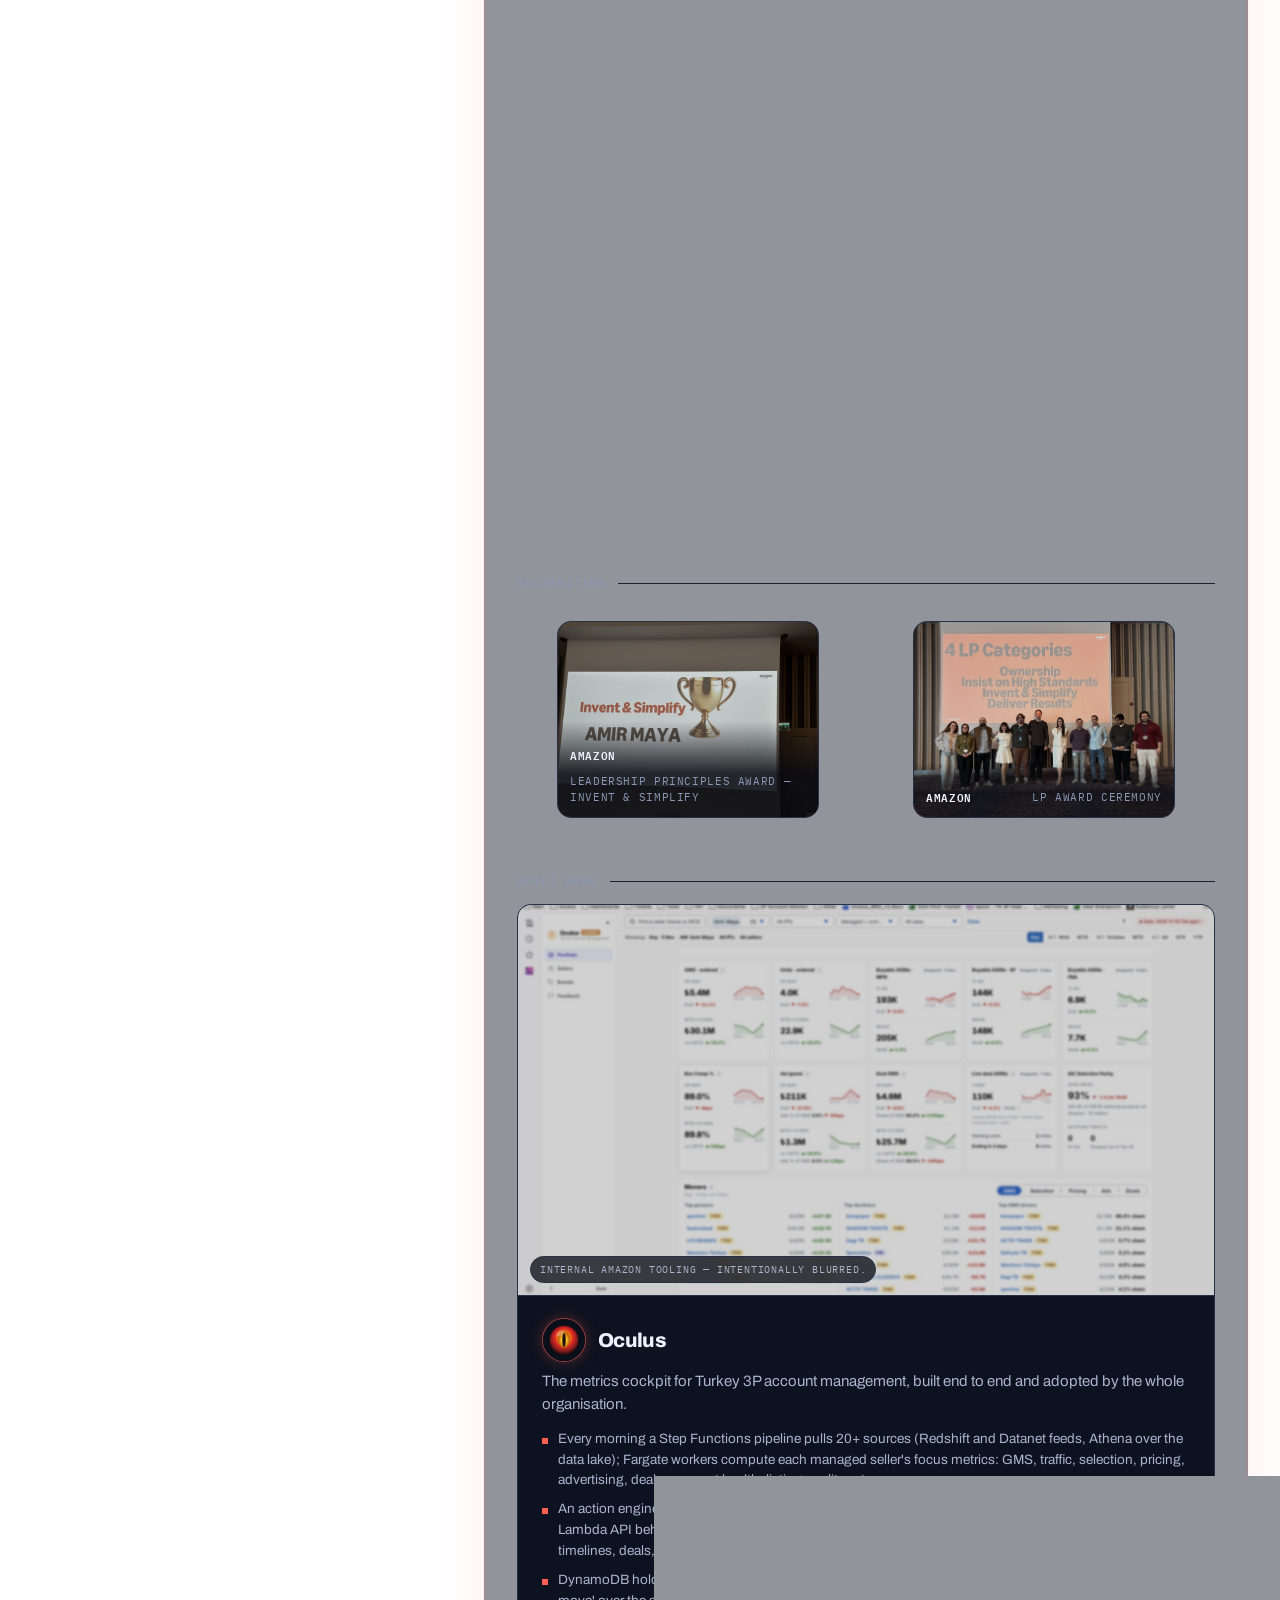
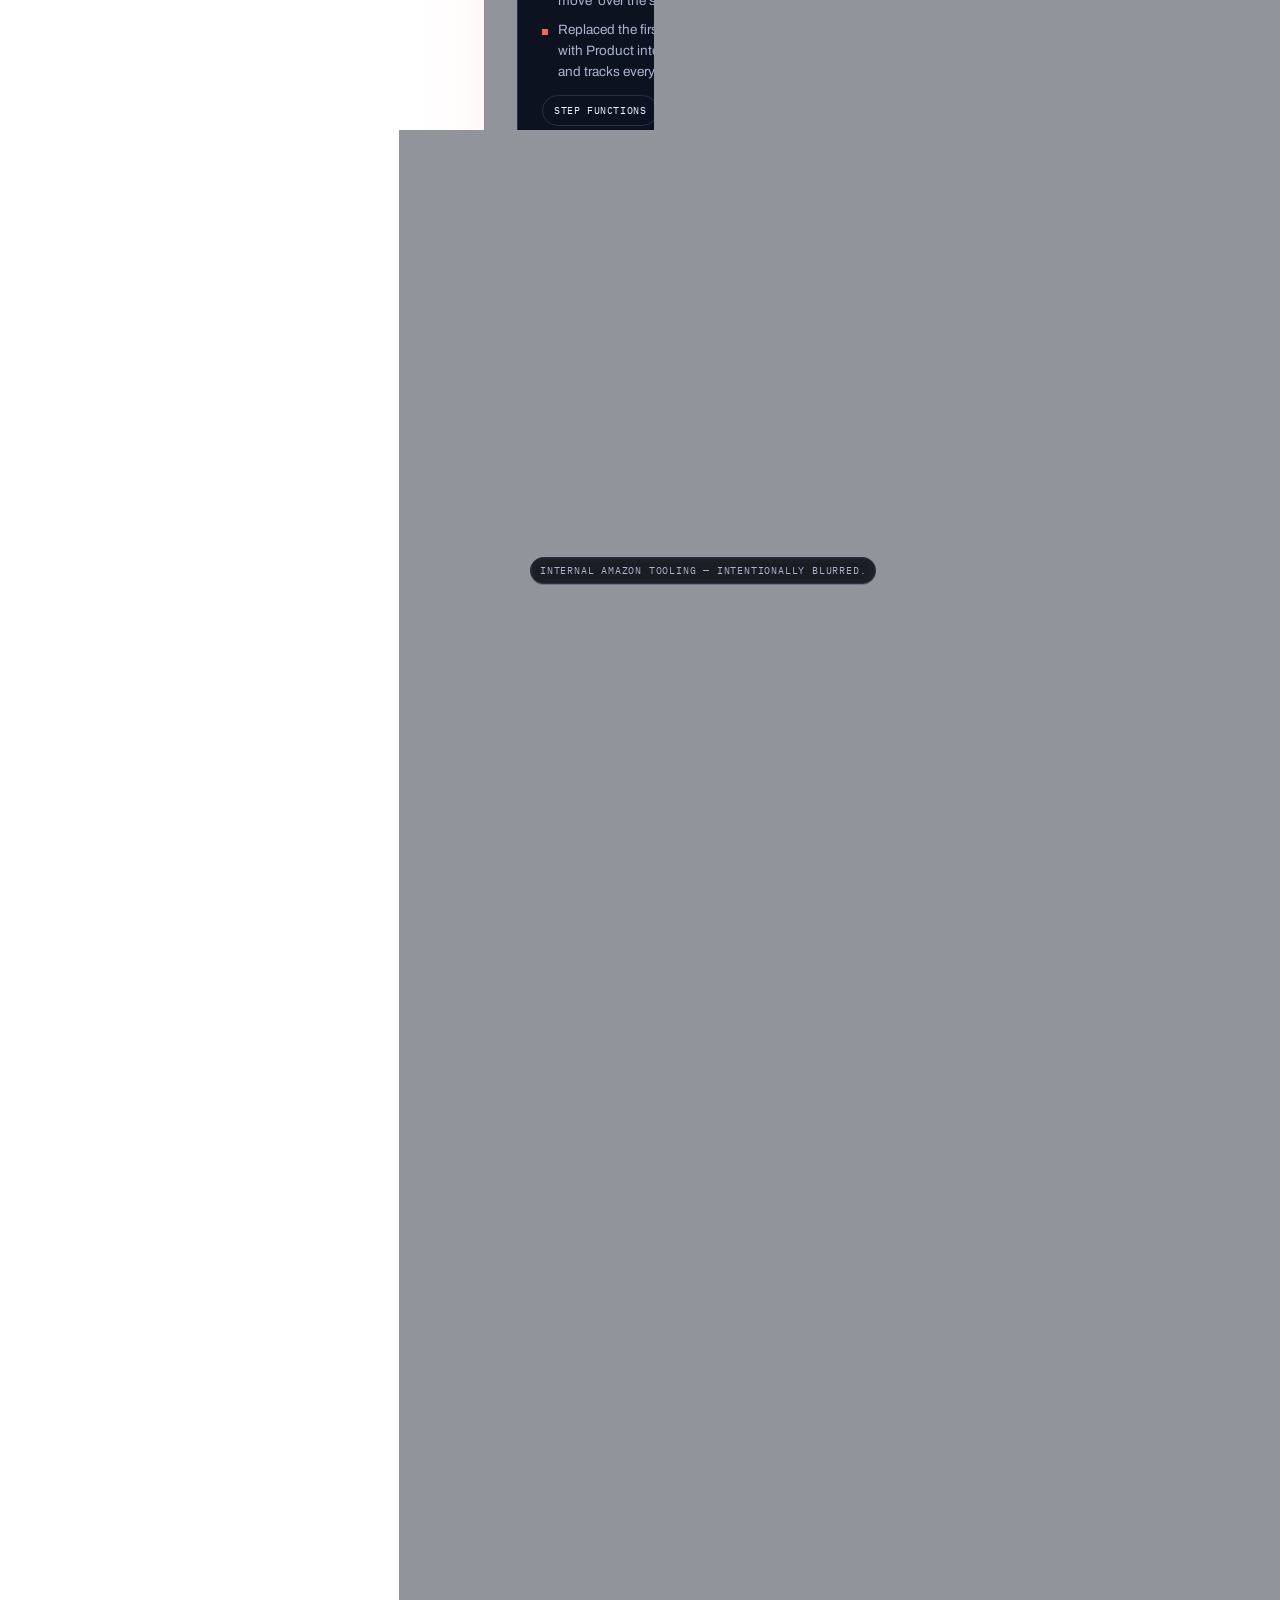
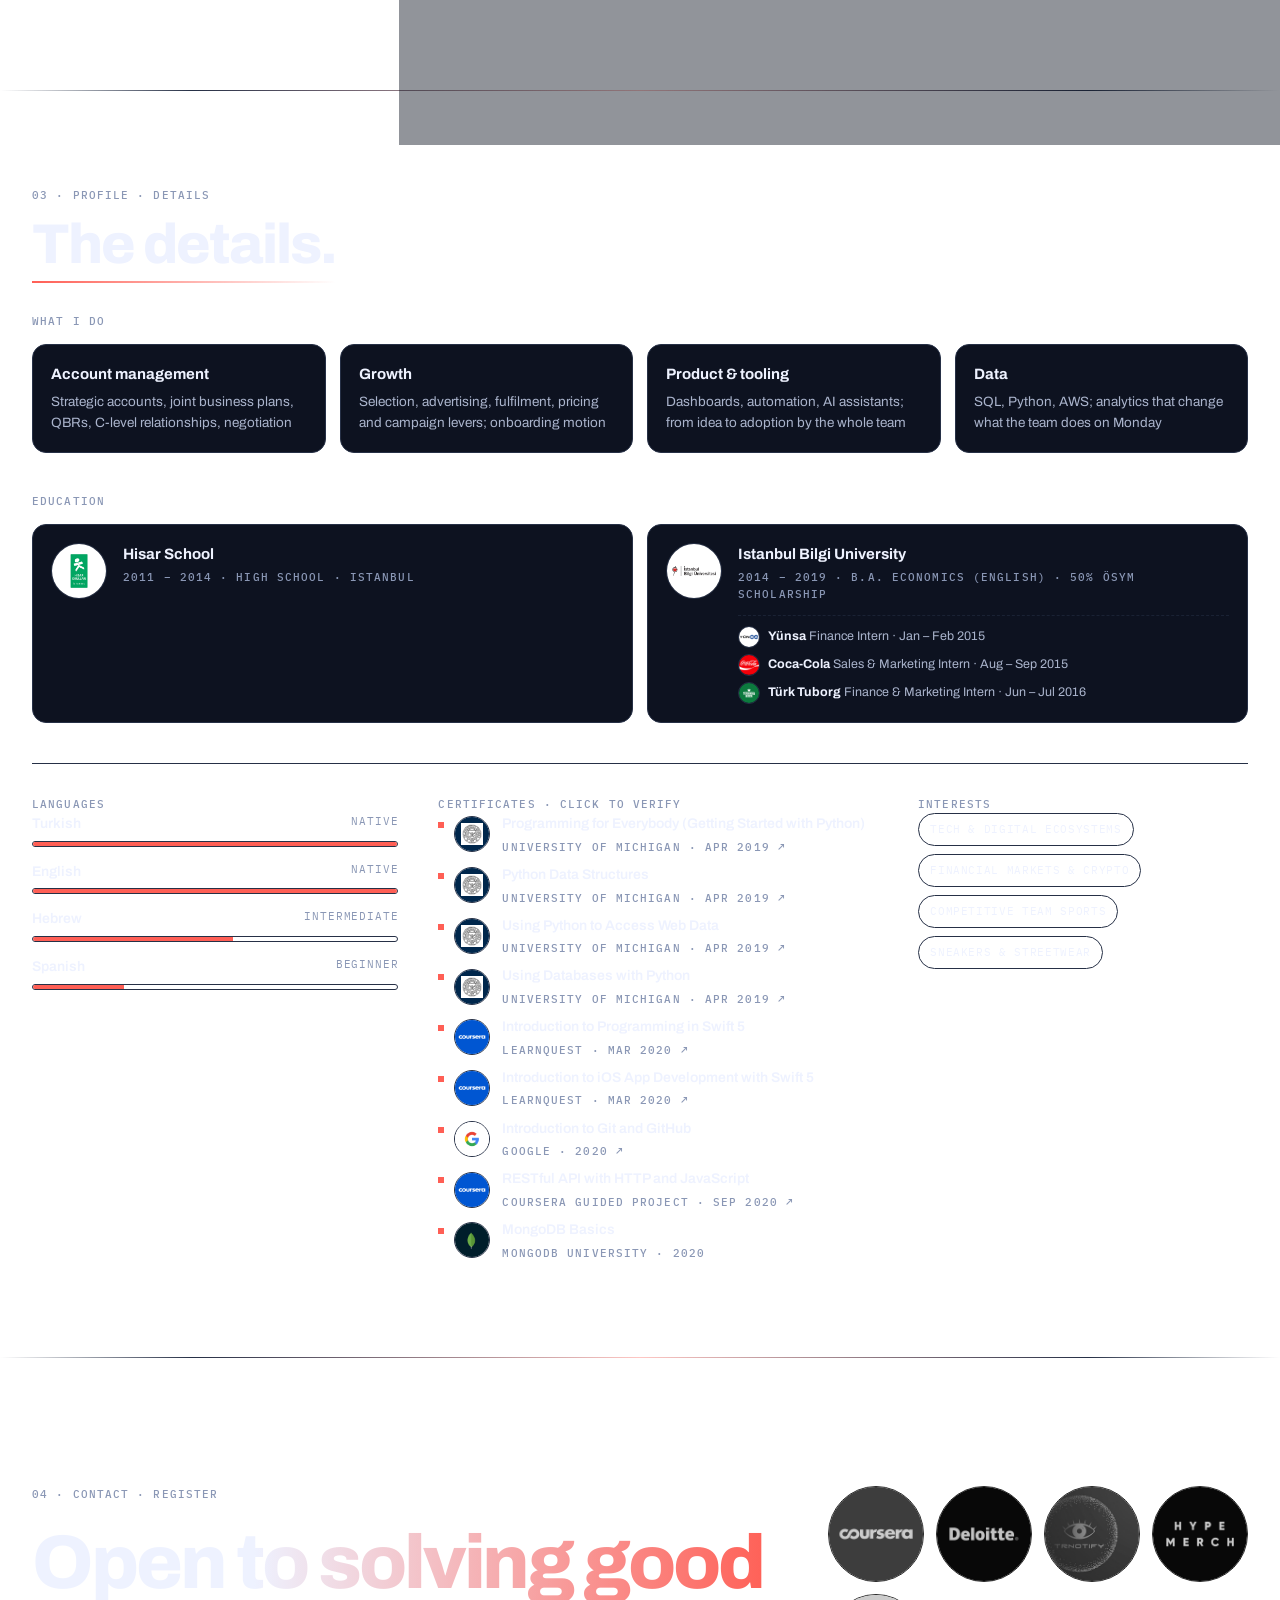
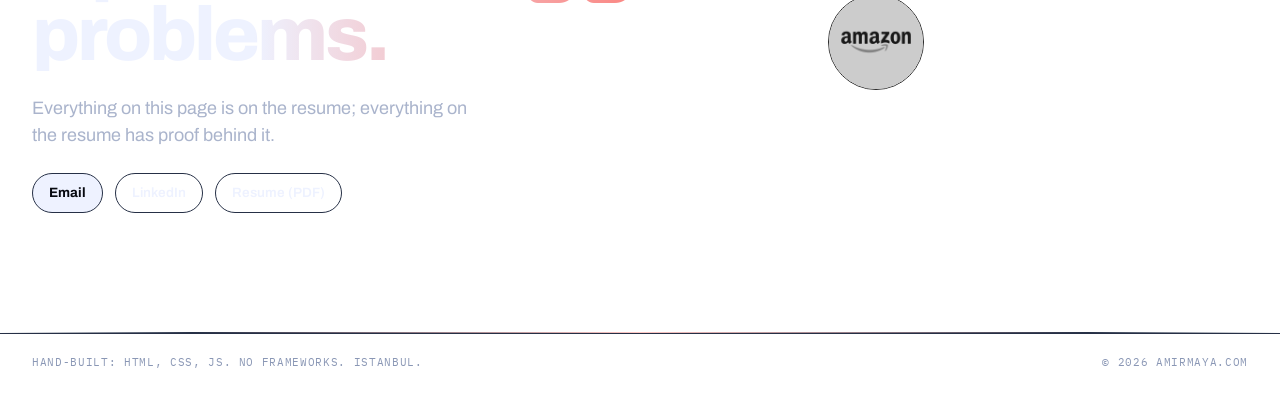
==== commit 90525acc: "zoom satellites use marks (Oculus, Parity, award, Vogue, Hürriyet, Günaydın, App Store) not photos; " ====
--- a/index.html
+++ b/index.html
@@ -2,14 +2,13 @@
 <html lang="en" data-theme="dark"><head><meta charset="utf-8"><meta name="viewport" content="width=device-width,initial-scale=1"><title>Amir Maya — account manager · builder</title>
 <meta name="description" content="Amir Maya — account manager at Amazon Turkey who also builds the tools his team uses. Co-founder of Hype Merch, founder of TRNotify."><meta property="og:title" content="Amir Maya"><meta property="og:description" content="Account manager at Amazon who also builds the tools his team uses. Co-founder of Hype Merch."><meta property="og:image" content="https://amirmaya.com/assets/og.png"><meta property="og:url" content="https://amirmaya.com"><meta name="twitter:card" content="summary_large_image"><meta name="theme-color" content="#07090f"><link rel="icon" href="assets/favicon.png">
 <link href="https://fonts.googleapis.com/css2?family=Archivo:wght@500;600;700;800&family=IBM+Plex+Mono:wght@400;500&display=swap" rel="stylesheet">
-<link rel="stylesheet" href="styles.css?v=202611100055"><link rel="stylesheet" href="v3.css?v=202611100055">
+<link rel="stylesheet" href="styles.css?v=202611100111"><link rel="stylesheet" href="v3.css?v=202611100111">
 </head><body>
 <a class="skip" href="#story">Skip to content</a>
 <div class="progress" id="progress"></div>
 <header class="fascia" id="nav"><div class="wrap fascia-in">
-  <a class="brand" href="#top"><span class="brand-mark"><img src="assets/img/portrait.png" alt=""></span><span class="brand-text"><b>Amir Maya</b><span class="mono sub"><span data-ui="role_short"></span> · <span id="clock">--:--</span></span></span></a>
+  <a class="brand" href="#top"><span class="brand-mark"><img src="assets/img/portrait.png" alt=""></span><span class="brand-text"><b>Amir Maya</b></span></a>
   <nav class="dir"><a href="#story" data-ui="story"></a><a href="#work" data-ui="work"></a><a href="#facts" data-ui="facts"></a><a href="#contact" data-ui="contact"></a></nav>
-  <div class="tools"><div class="seg" role="group" aria-label="Language"><button data-lang="en">EN</button><button data-lang="tr">TR</button></div></div>
 </div></header>
 
 <main id="top">
@@ -51,5 +50,5 @@
 <footer class="site-footer"><div class="wrap"><span data-ui="footer"></span><span class="mono">© <span id="year"></span> amirmaya.com</span></div></footer>
 </main>
 
-<script src="content.js?v=202611100055"></script><script src="brain.js?v=202611100055"></script><script src="v3.js?v=202611100055"></script><script src="spine.js?v=202611092148"></script><script src="gallery.js?v=202611092148"></script><script src="probe.js?v=202611092148"></script><script src="counter.js?v=202611100055" defer></script>
+<script src="content.js?v=202611100111"></script><script src="brain.js?v=202611100111"></script><script src="v3.js?v=202611100111"></script><script src="spine.js?v=202611092148"></script><script src="gallery.js?v=202611092148"></script><script src="probe.js?v=202611092148"></script><script src="counter.js?v=202611100111" defer></script>
 </body></html>
--- a/v3.css
+++ b/v3.css
@@ -244,3 +244,10 @@
 /* certificates: issuer logo in the round frame */
 #certs li,#certs li a{display:flex;align-items:center;gap:12px}#certs li a{color:inherit;text-decoration:none}#certs li>div,#certs li a>div{display:flex;flex-direction:column;gap:2px;min-width:0}
 #certs .lg{width:36px;height:36px;border-radius:50%;overflow:hidden;border:1px solid var(--line);background:#0b0f19;flex:none}#certs .lg img{width:100%;height:100%;object-fit:cover;display:block}
+/* neurons react to the probe */
+.neuron.lit .disc{box-shadow:0 0 0 7px rgba(255,95,85,.16),0 0 40px rgba(255,95,85,.75);border-color:#ffb3ad;transform:scale(1.08)}
+/* focus panel: the neuron strip belongs at the very end of the flow, never over the text */
+.holo-panel{overflow:auto}.holo-nav{position:static;flex:none;margin-top:auto}
+/* tool cards: screenshot without browser chrome, calmer brightness, mark sits in the title row */
+.tool .shot img{filter:brightness(.82) saturate(.9)}.tool .shot .ticon{display:none}
+.tool .txt h4{display:flex;align-items:center;gap:12px}.tool .txt h4 .tmark{width:44px;height:44px;border-radius:50%;overflow:hidden;border:1px solid rgba(255,95,85,.6);background:#0b0f19;flex:none;box-shadow:0 0 18px -6px rgba(255,95,85,.7)}.tool .txt h4 .tmark img{width:100%;height:100%;object-fit:cover;display:block}
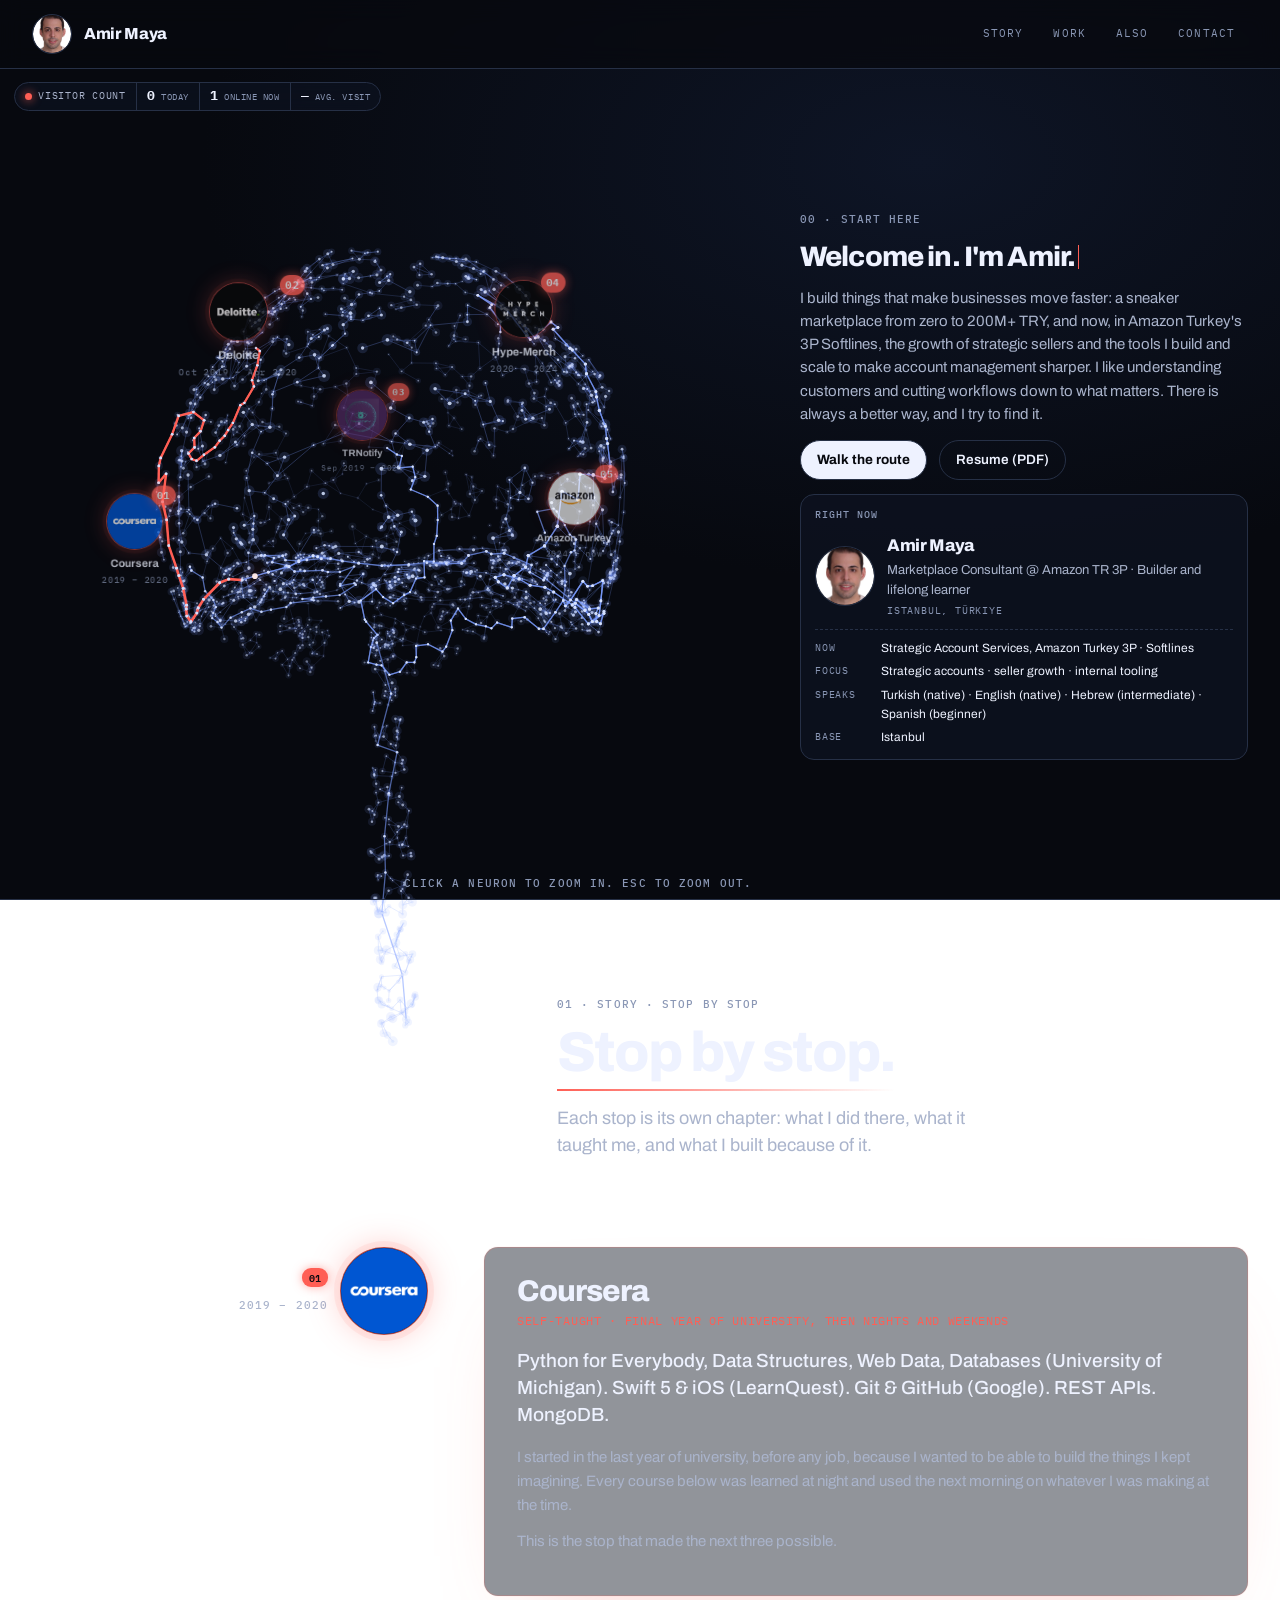
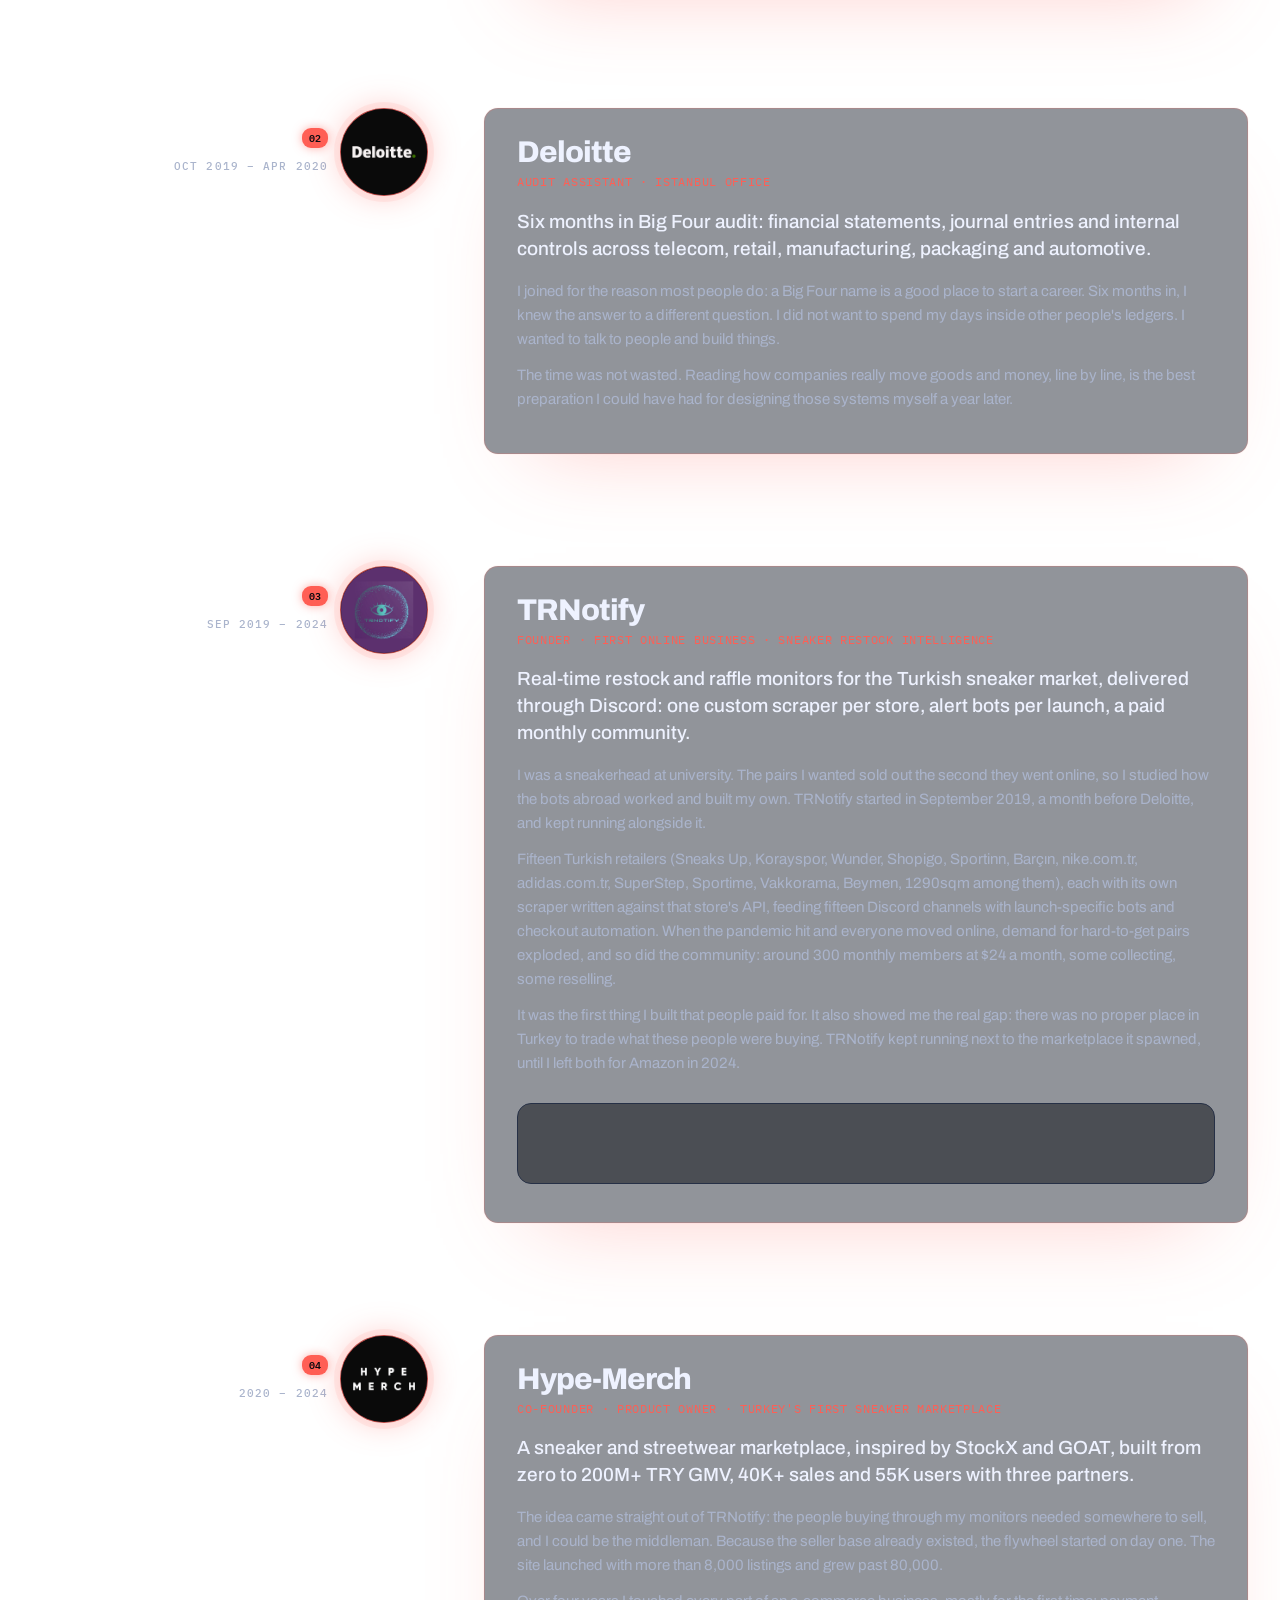
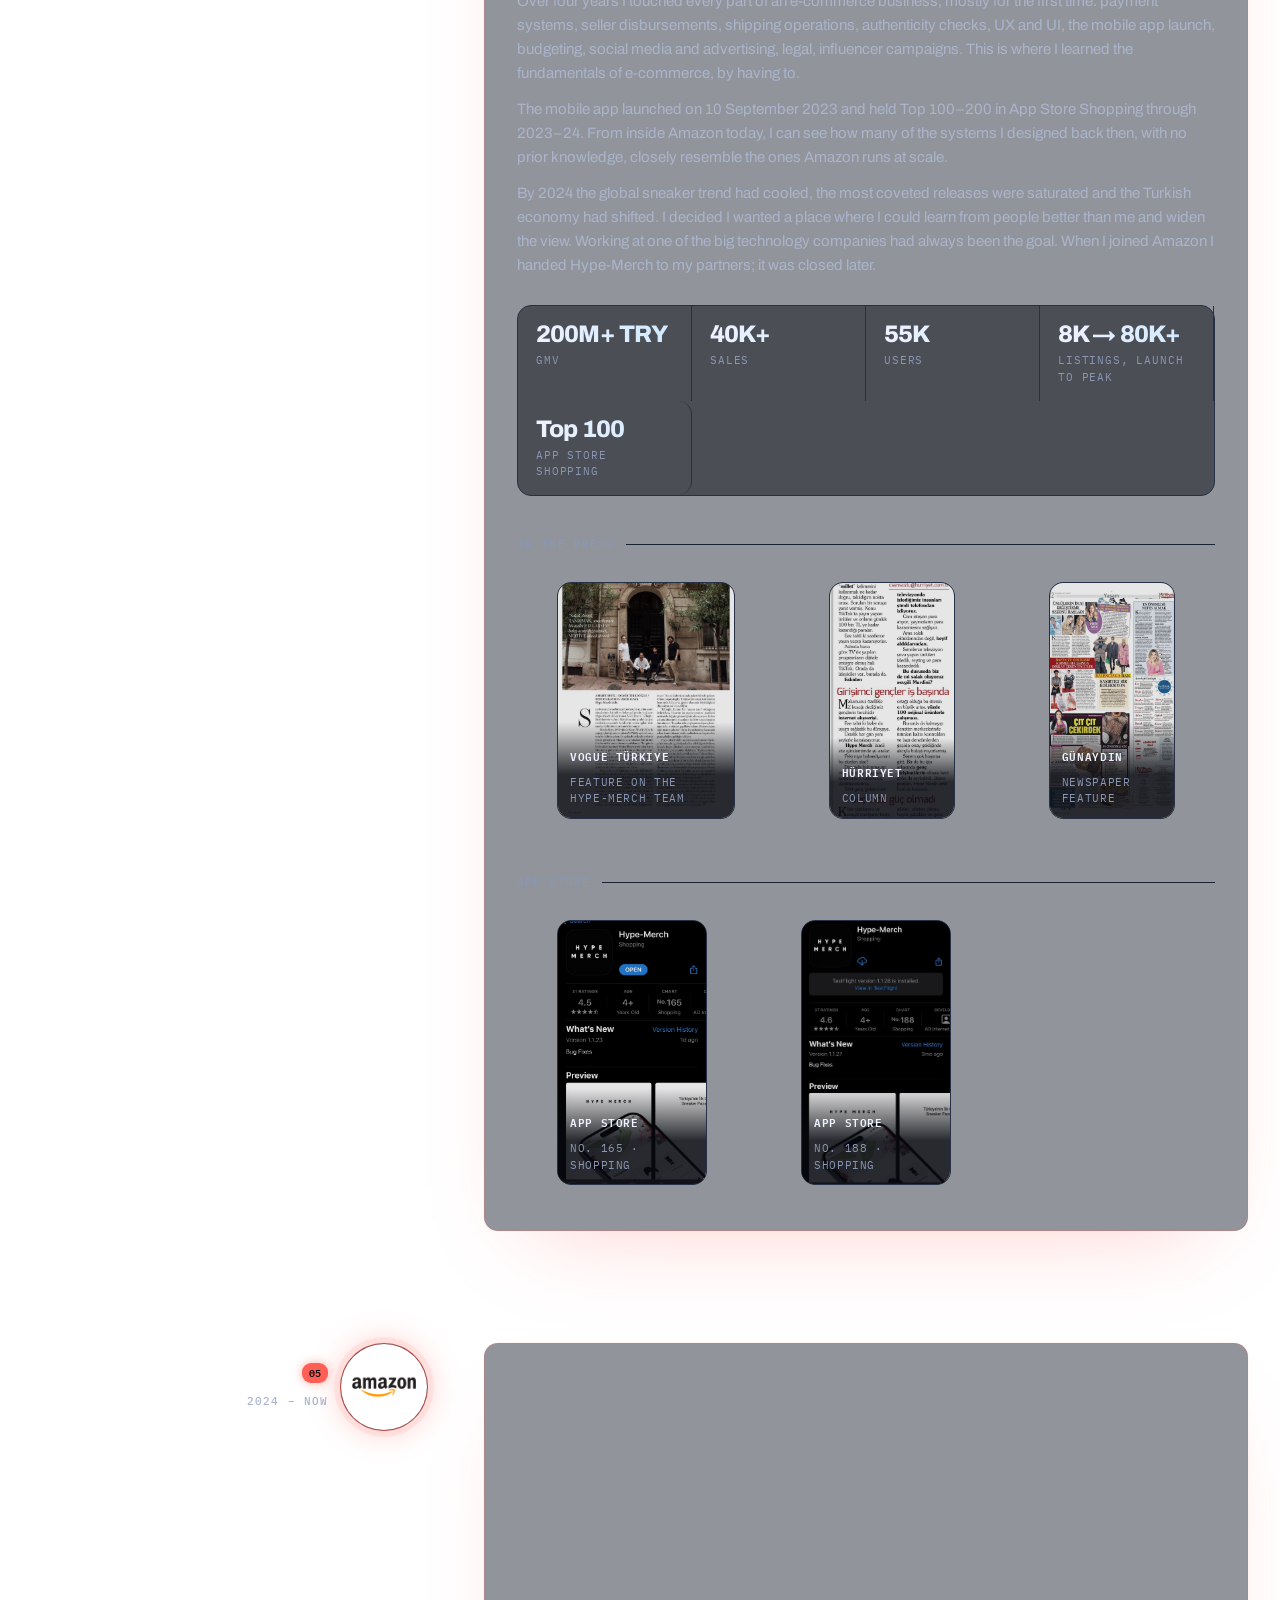
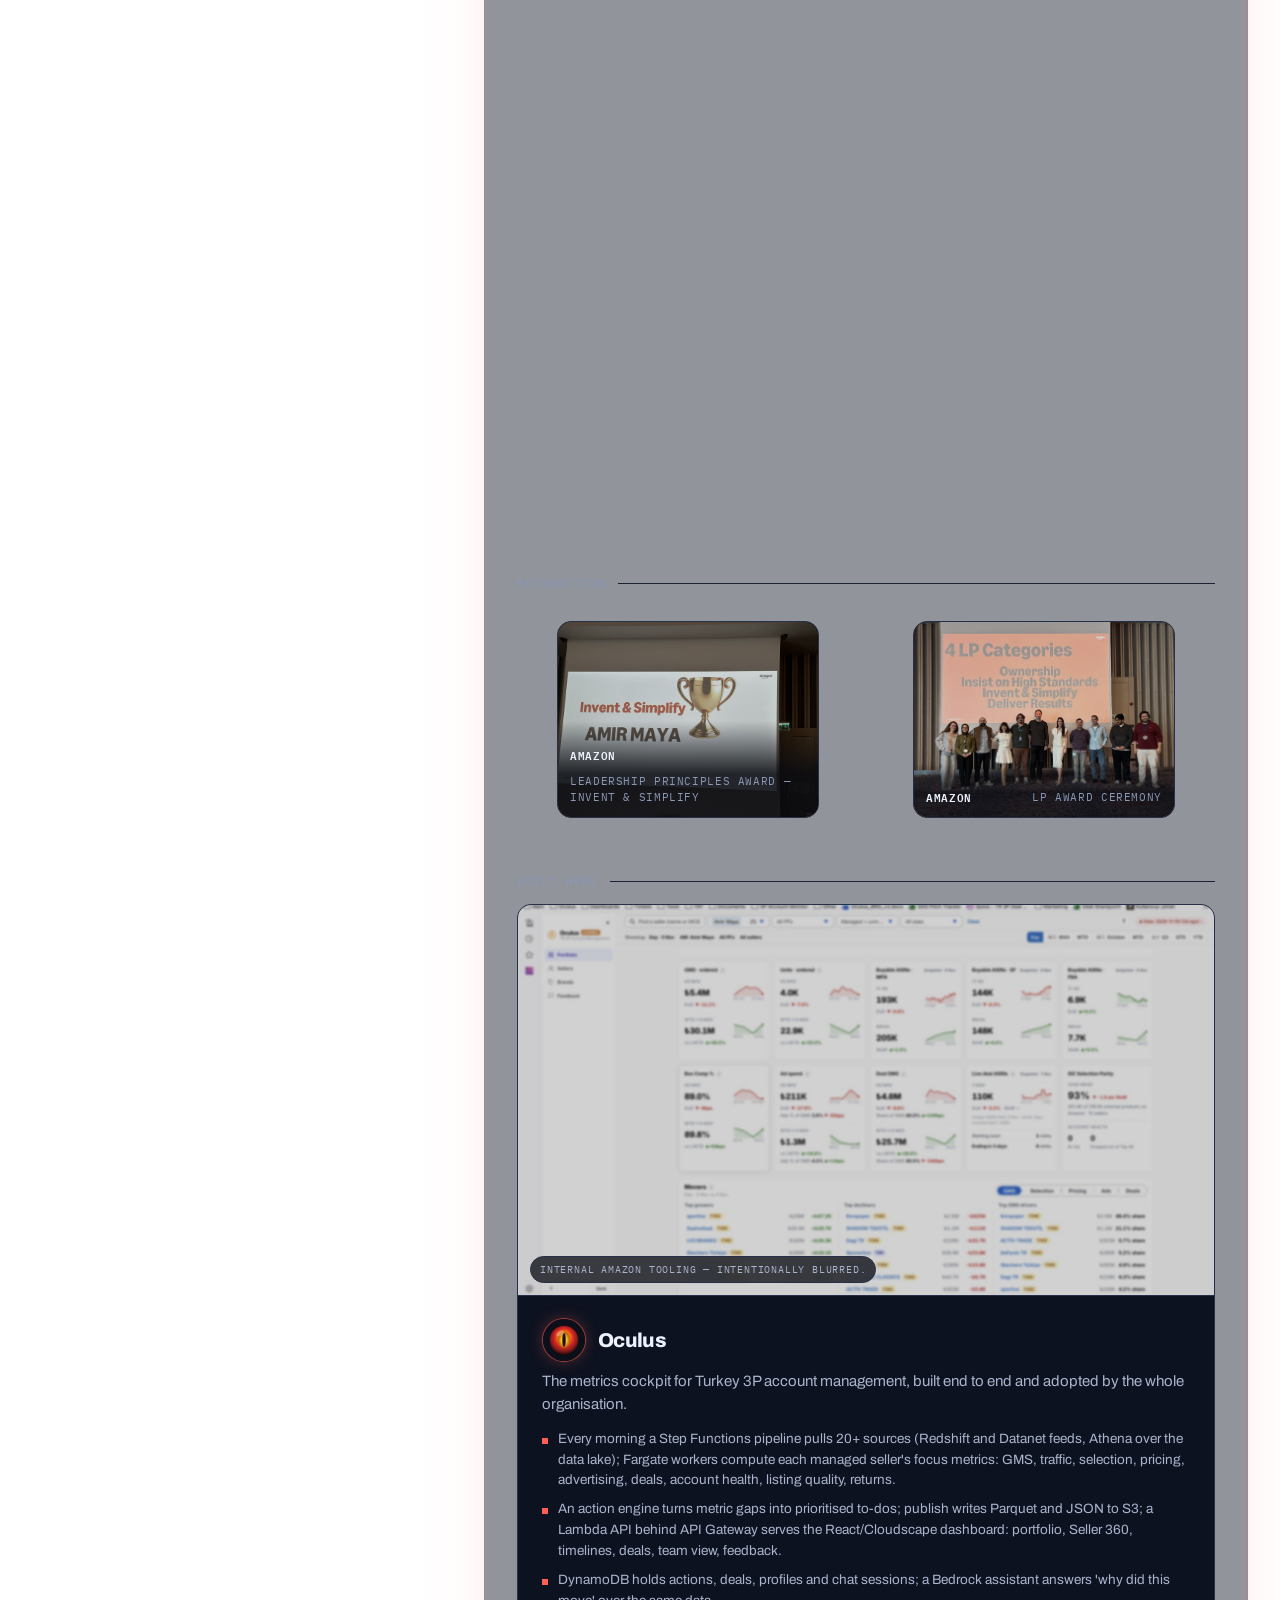
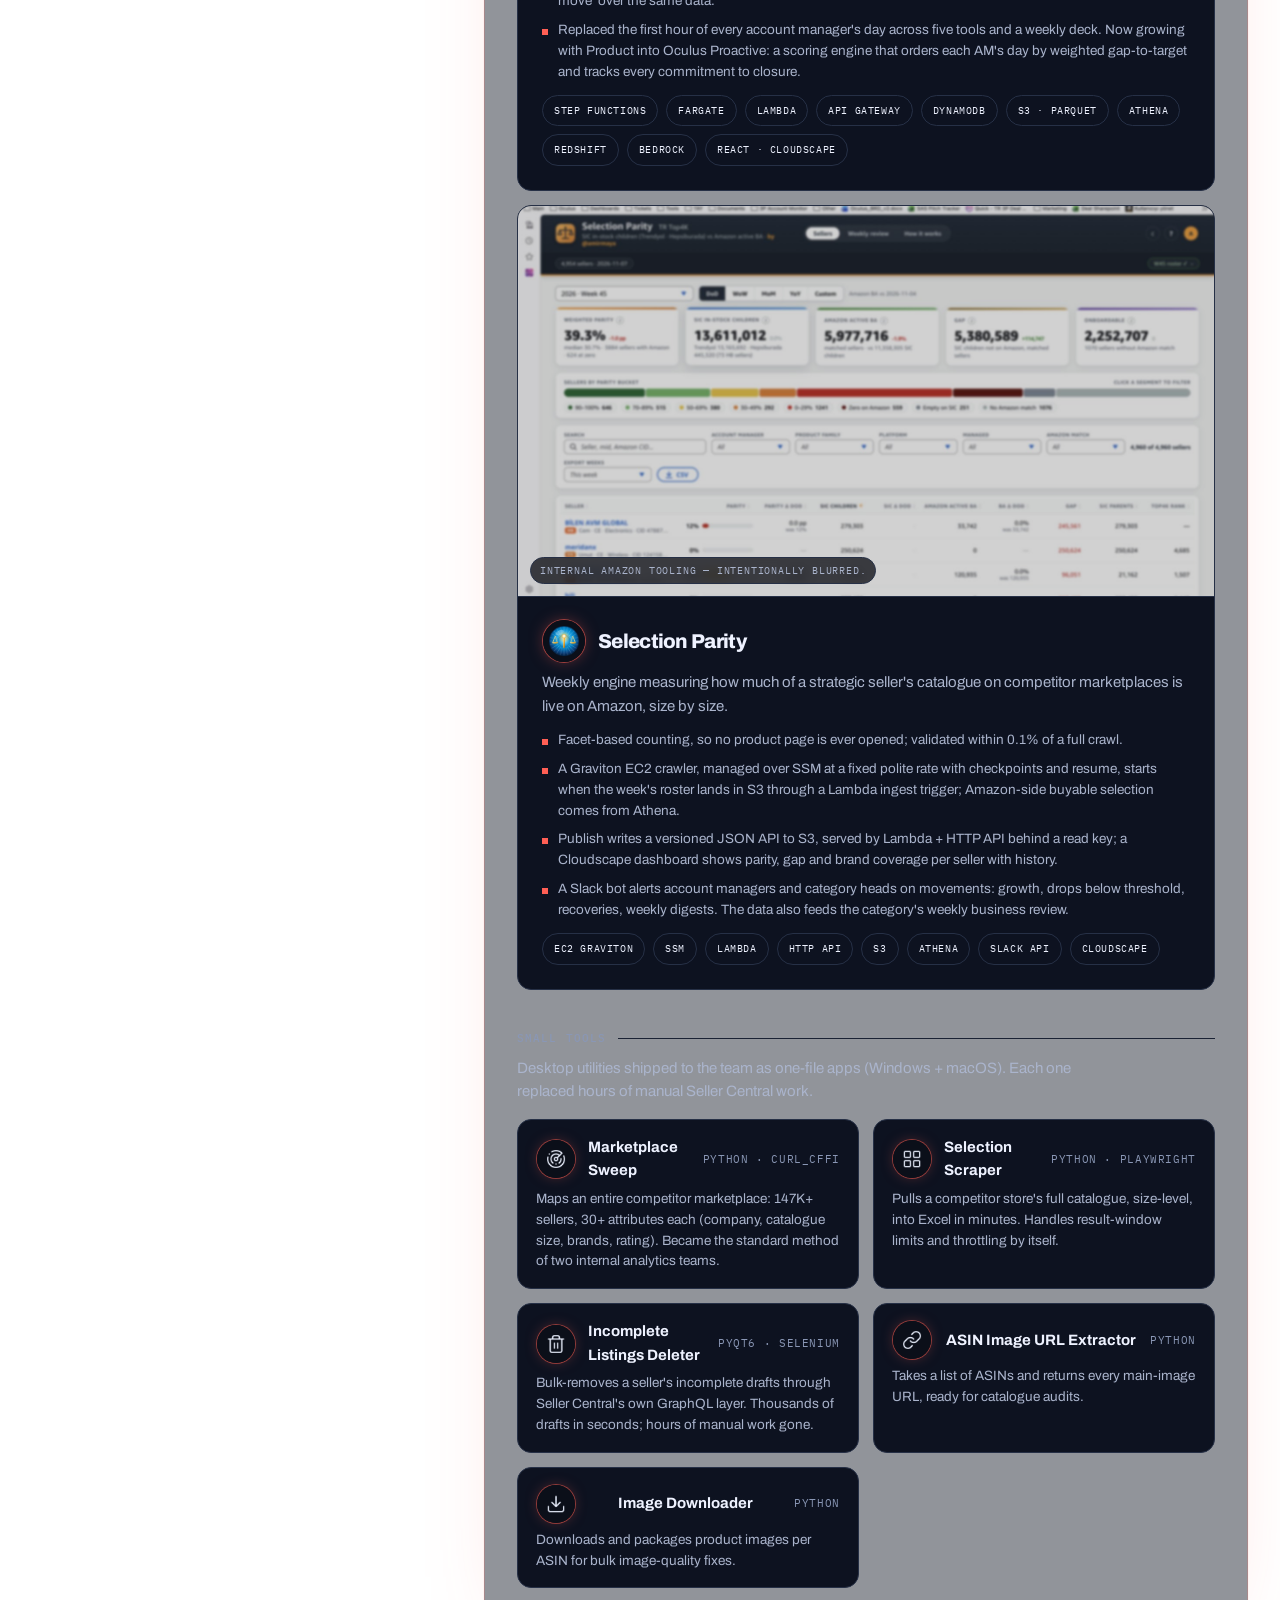
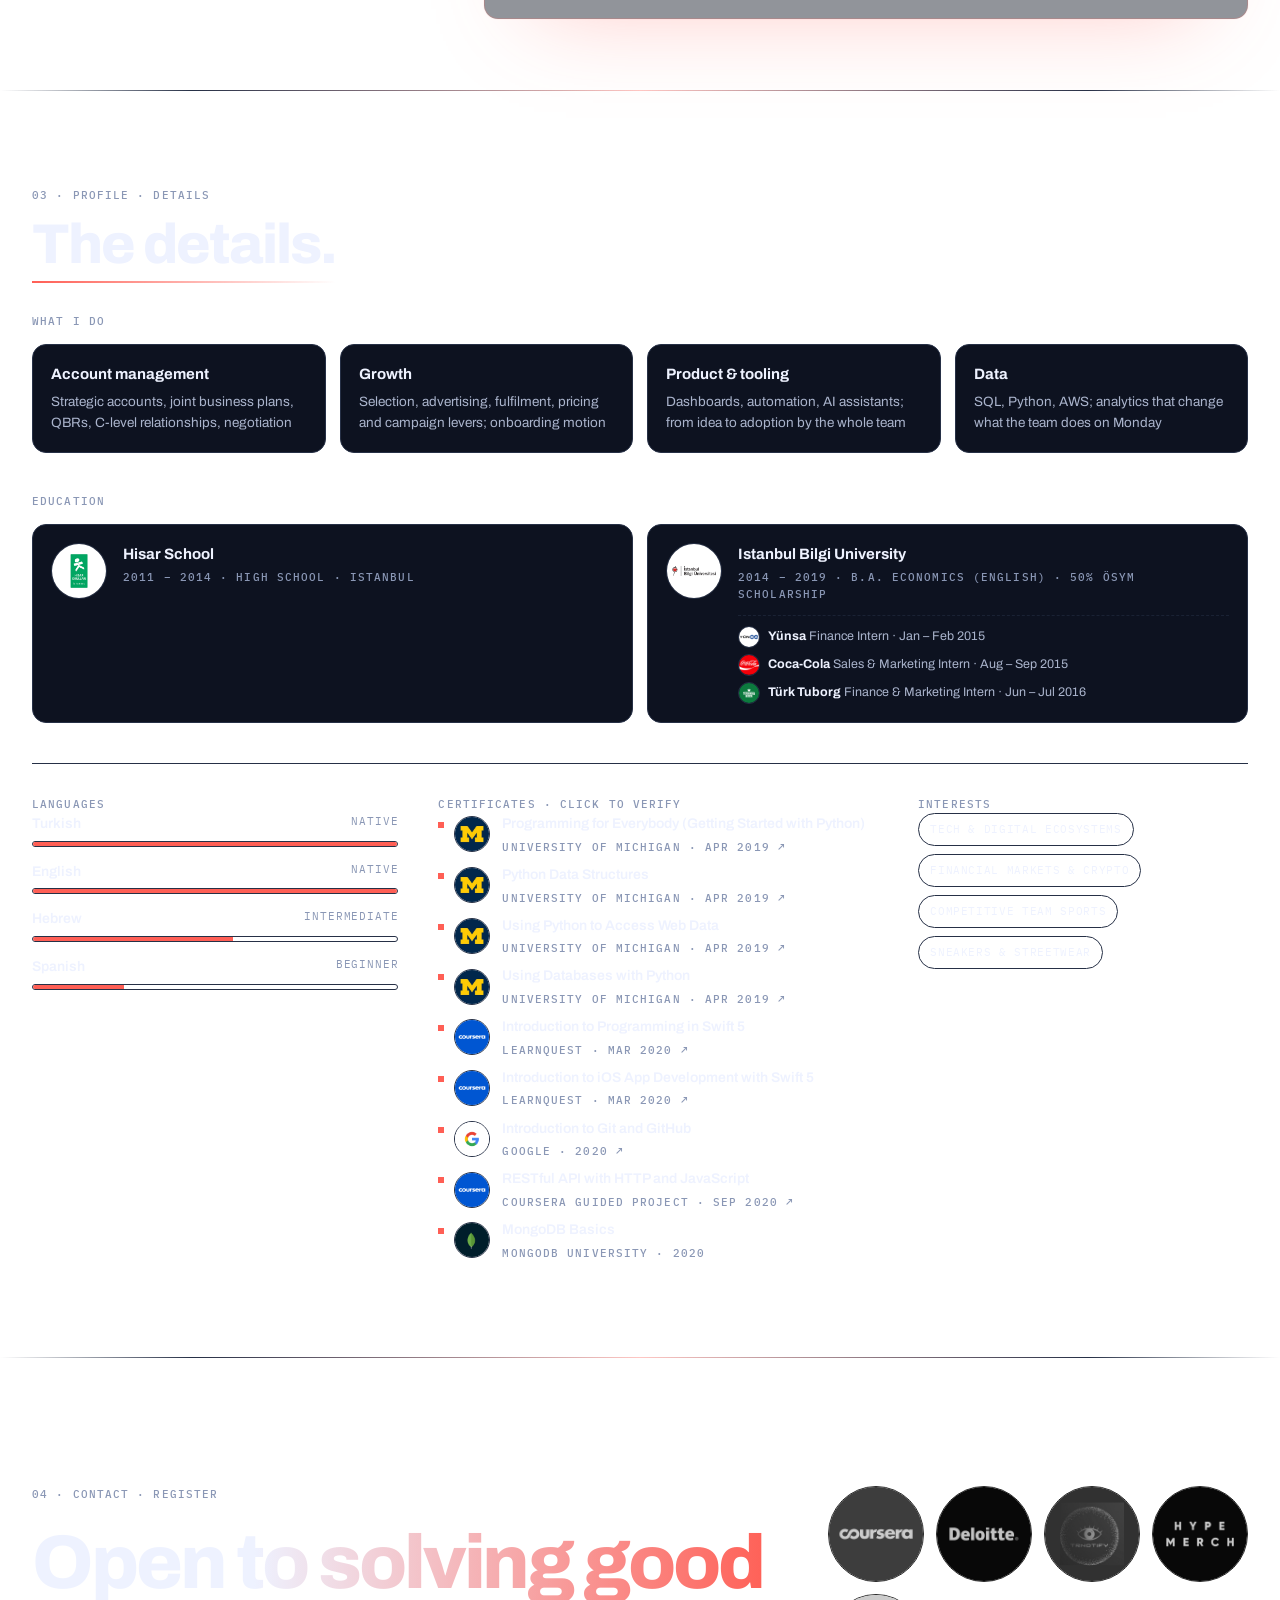
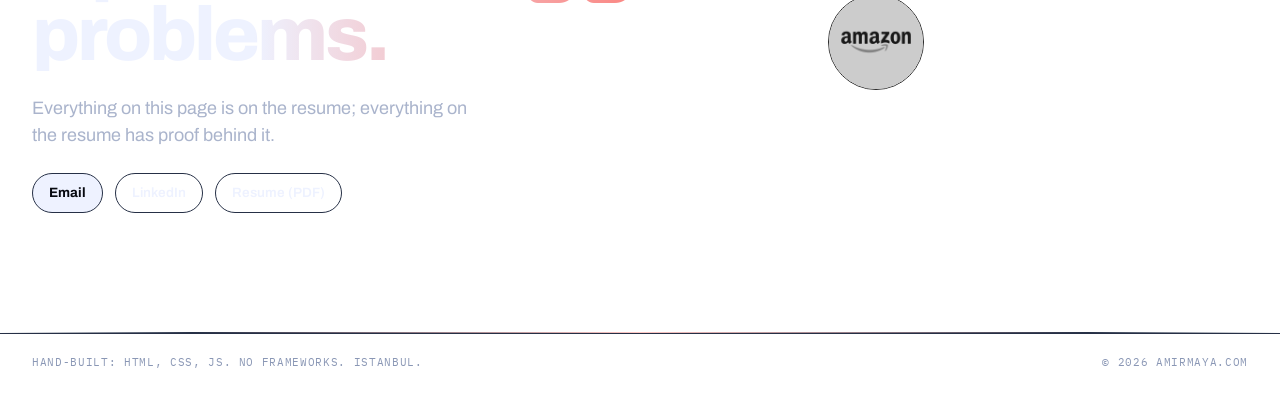
==== commit c1d0a0c8: "real logos: TRNotify (full), Vogue, Günaydın (Sabah), University of Michigan" ====
--- a/index.html
+++ b/index.html
@@ -2,7 +2,7 @@
 <html lang="en" data-theme="dark"><head><meta charset="utf-8"><meta name="viewport" content="width=device-width,initial-scale=1"><title>Amir Maya — account manager · builder</title>
 <meta name="description" content="Amir Maya — account manager at Amazon Turkey who also builds the tools his team uses. Co-founder of Hype Merch, founder of TRNotify."><meta property="og:title" content="Amir Maya"><meta property="og:description" content="Account manager at Amazon who also builds the tools his team uses. Co-founder of Hype Merch."><meta property="og:image" content="https://amirmaya.com/assets/og.png"><meta property="og:url" content="https://amirmaya.com"><meta name="twitter:card" content="summary_large_image"><meta name="theme-color" content="#07090f"><link rel="icon" href="assets/favicon.png">
 <link href="https://fonts.googleapis.com/css2?family=Archivo:wght@500;600;700;800&family=IBM+Plex+Mono:wght@400;500&display=swap" rel="stylesheet">
-<link rel="stylesheet" href="styles.css?v=202611100111"><link rel="stylesheet" href="v3.css?v=202611100111">
+<link rel="stylesheet" href="styles.css?v=202611100118"><link rel="stylesheet" href="v3.css?v=202611100118">
 </head><body>
 <a class="skip" href="#story">Skip to content</a>
 <div class="progress" id="progress"></div>
@@ -50,5 +50,5 @@
 <footer class="site-footer"><div class="wrap"><span data-ui="footer"></span><span class="mono">© <span id="year"></span> amirmaya.com</span></div></footer>
 </main>
 
-<script src="content.js?v=202611100111"></script><script src="brain.js?v=202611100111"></script><script src="v3.js?v=202611100111"></script><script src="spine.js?v=202611092148"></script><script src="gallery.js?v=202611092148"></script><script src="probe.js?v=202611092148"></script><script src="counter.js?v=202611100111" defer></script>
+<script src="content.js?v=202611100118"></script><script src="brain.js?v=202611100118"></script><script src="v3.js?v=202611100118"></script><script src="spine.js?v=202611092148"></script><script src="gallery.js?v=202611092148"></script><script src="probe.js?v=202611092148"></script><script src="counter.js?v=202611100118" defer></script>
 </body></html>
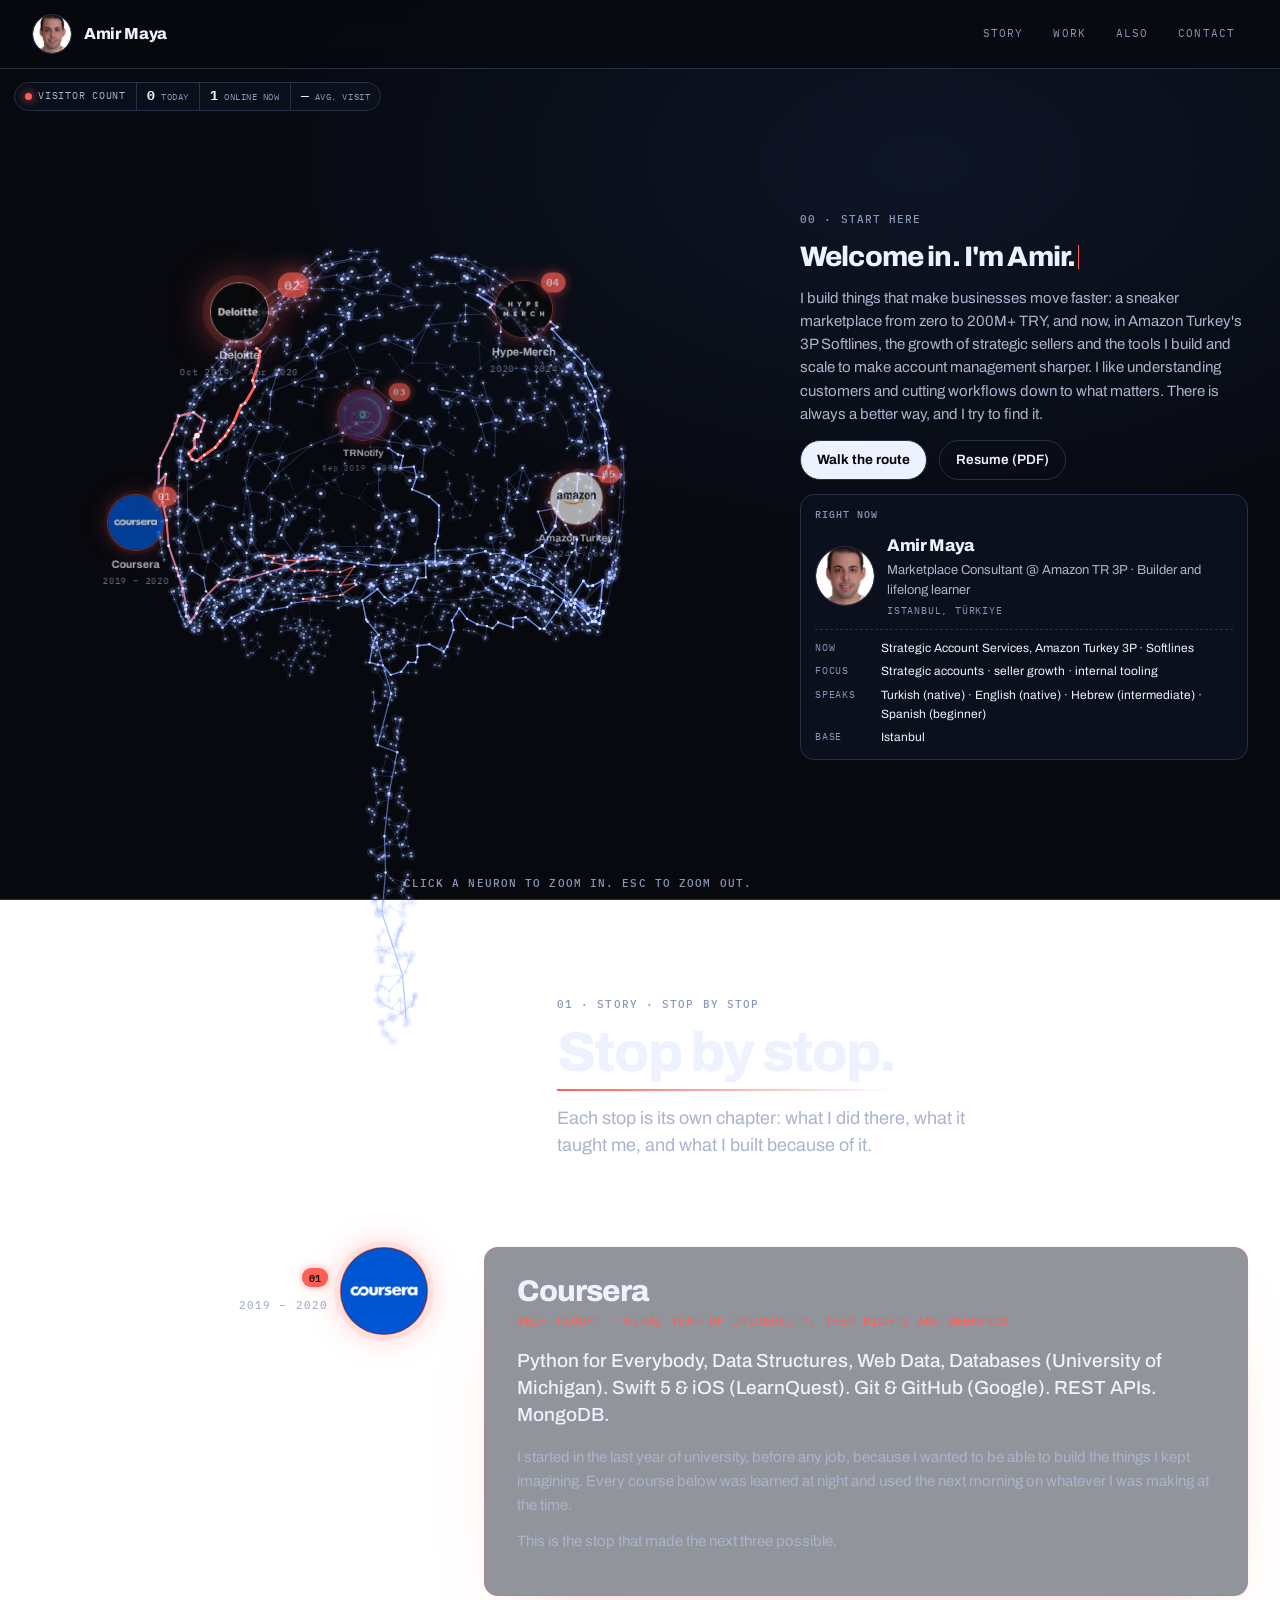
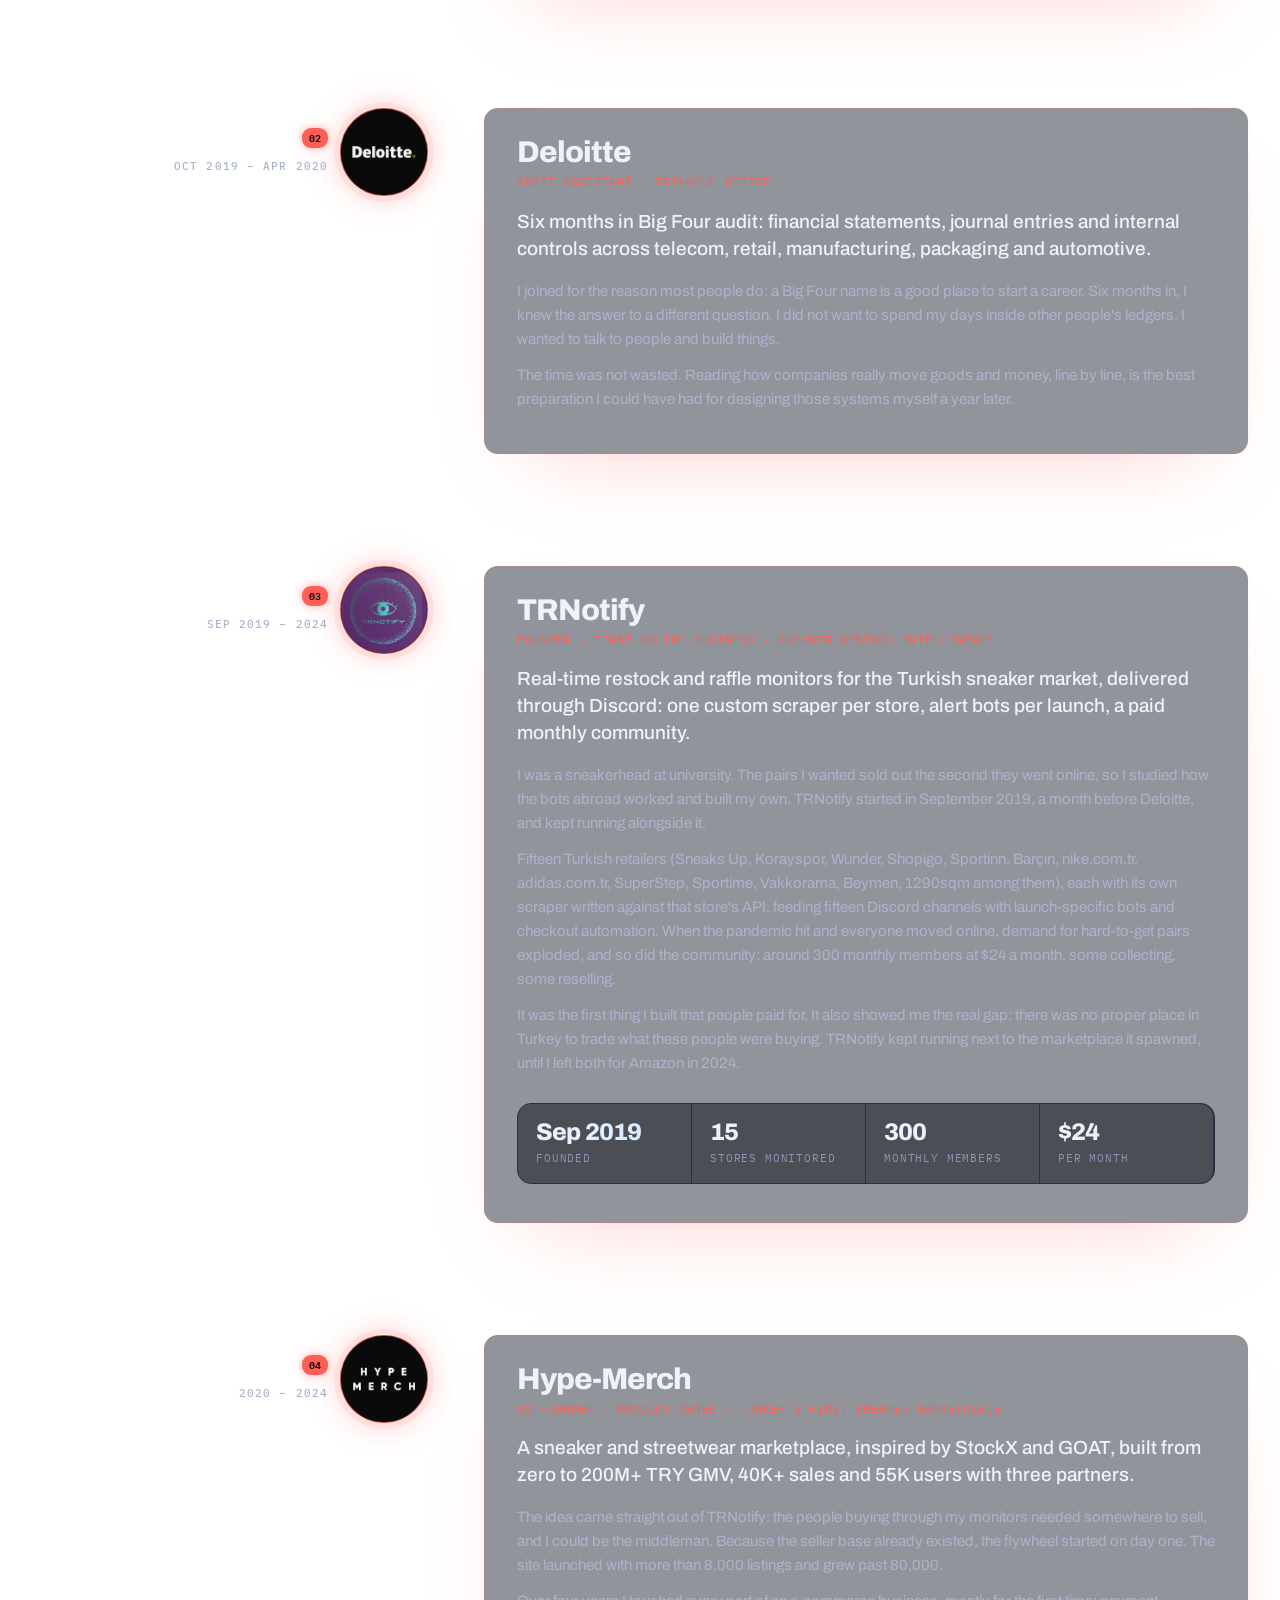
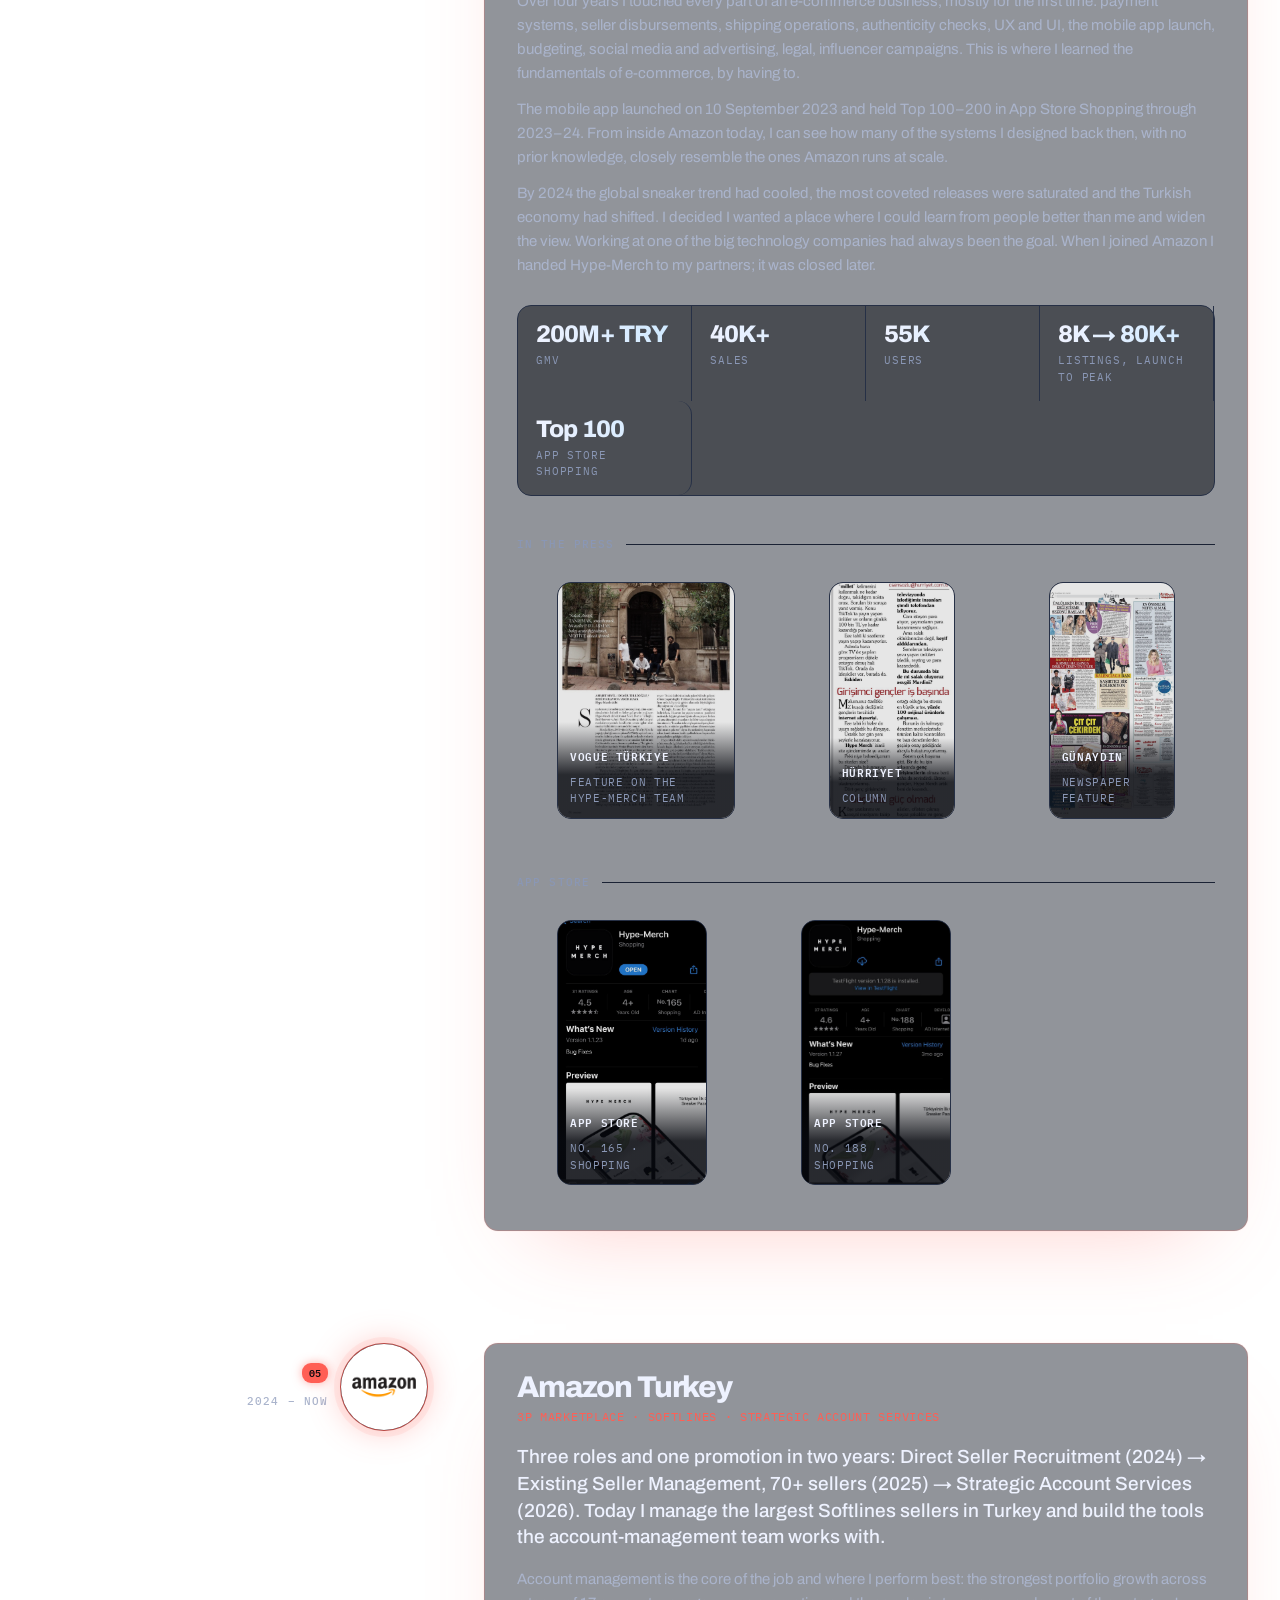
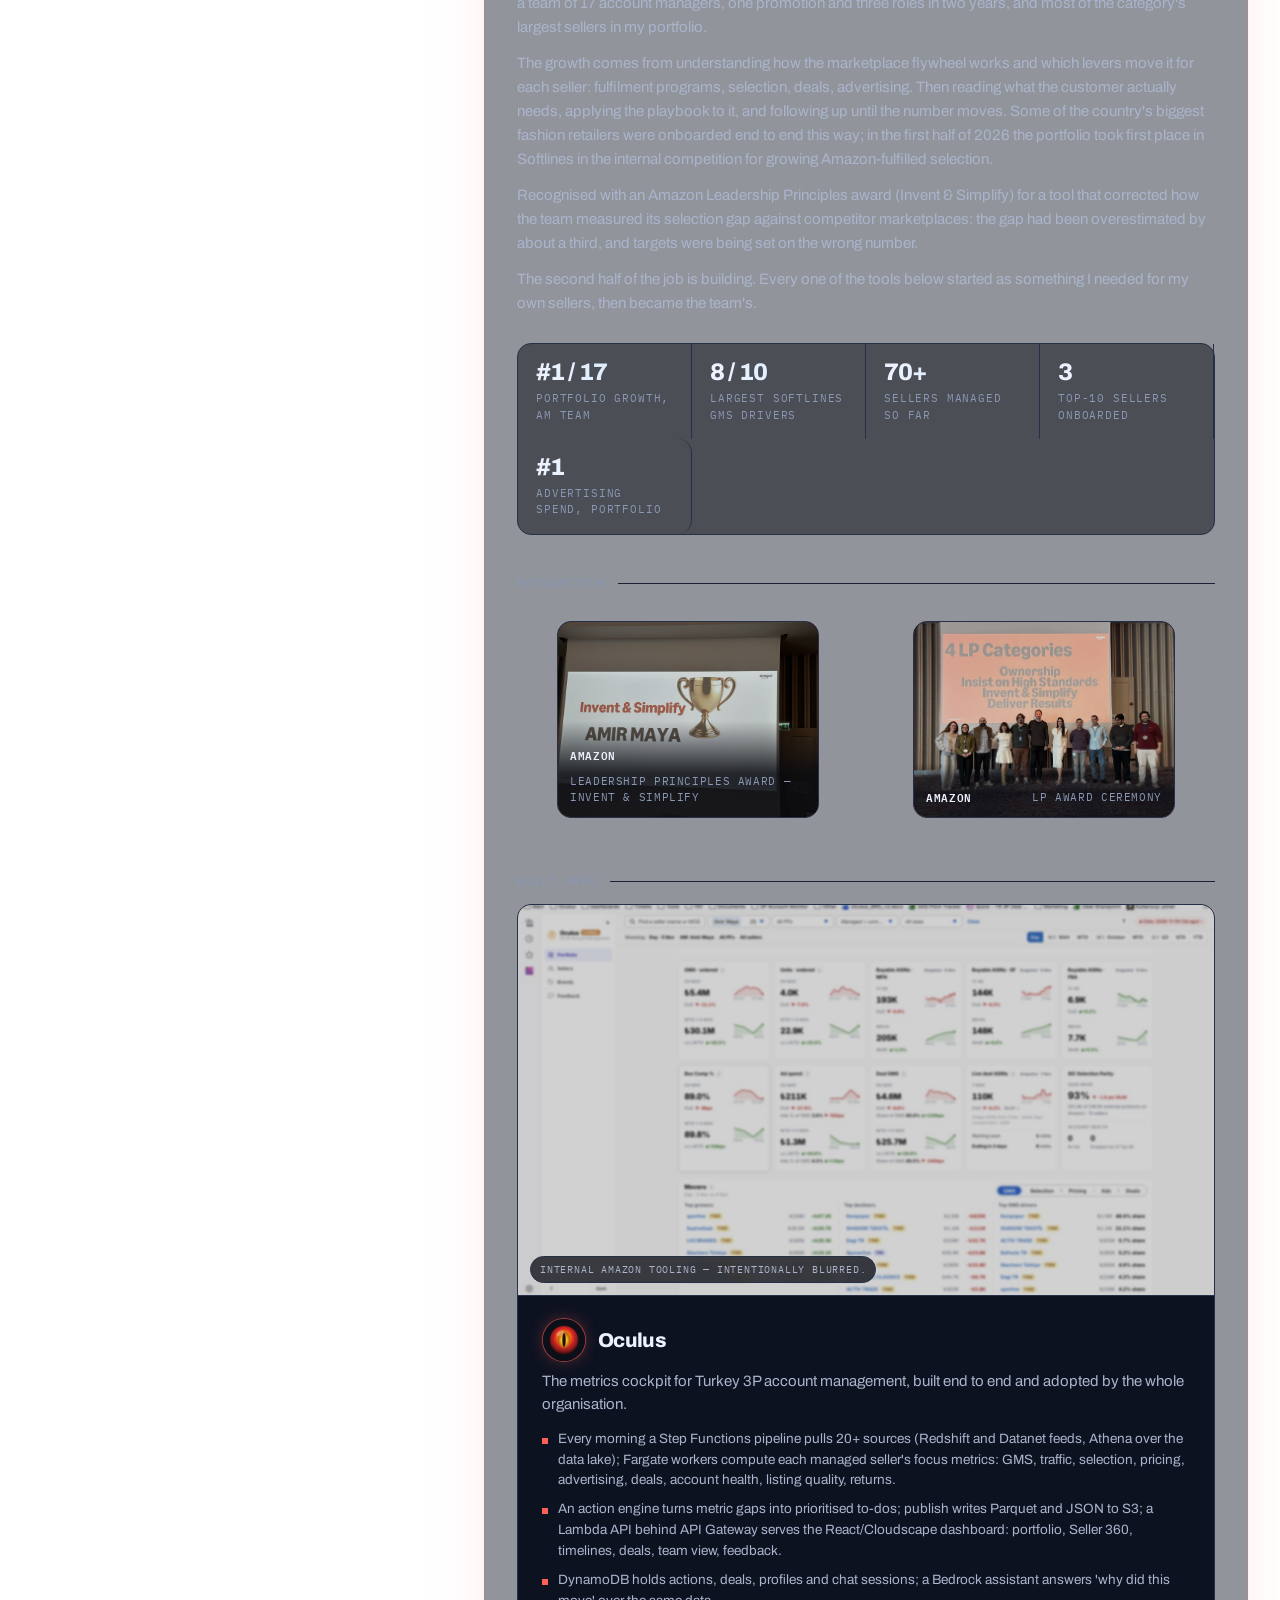
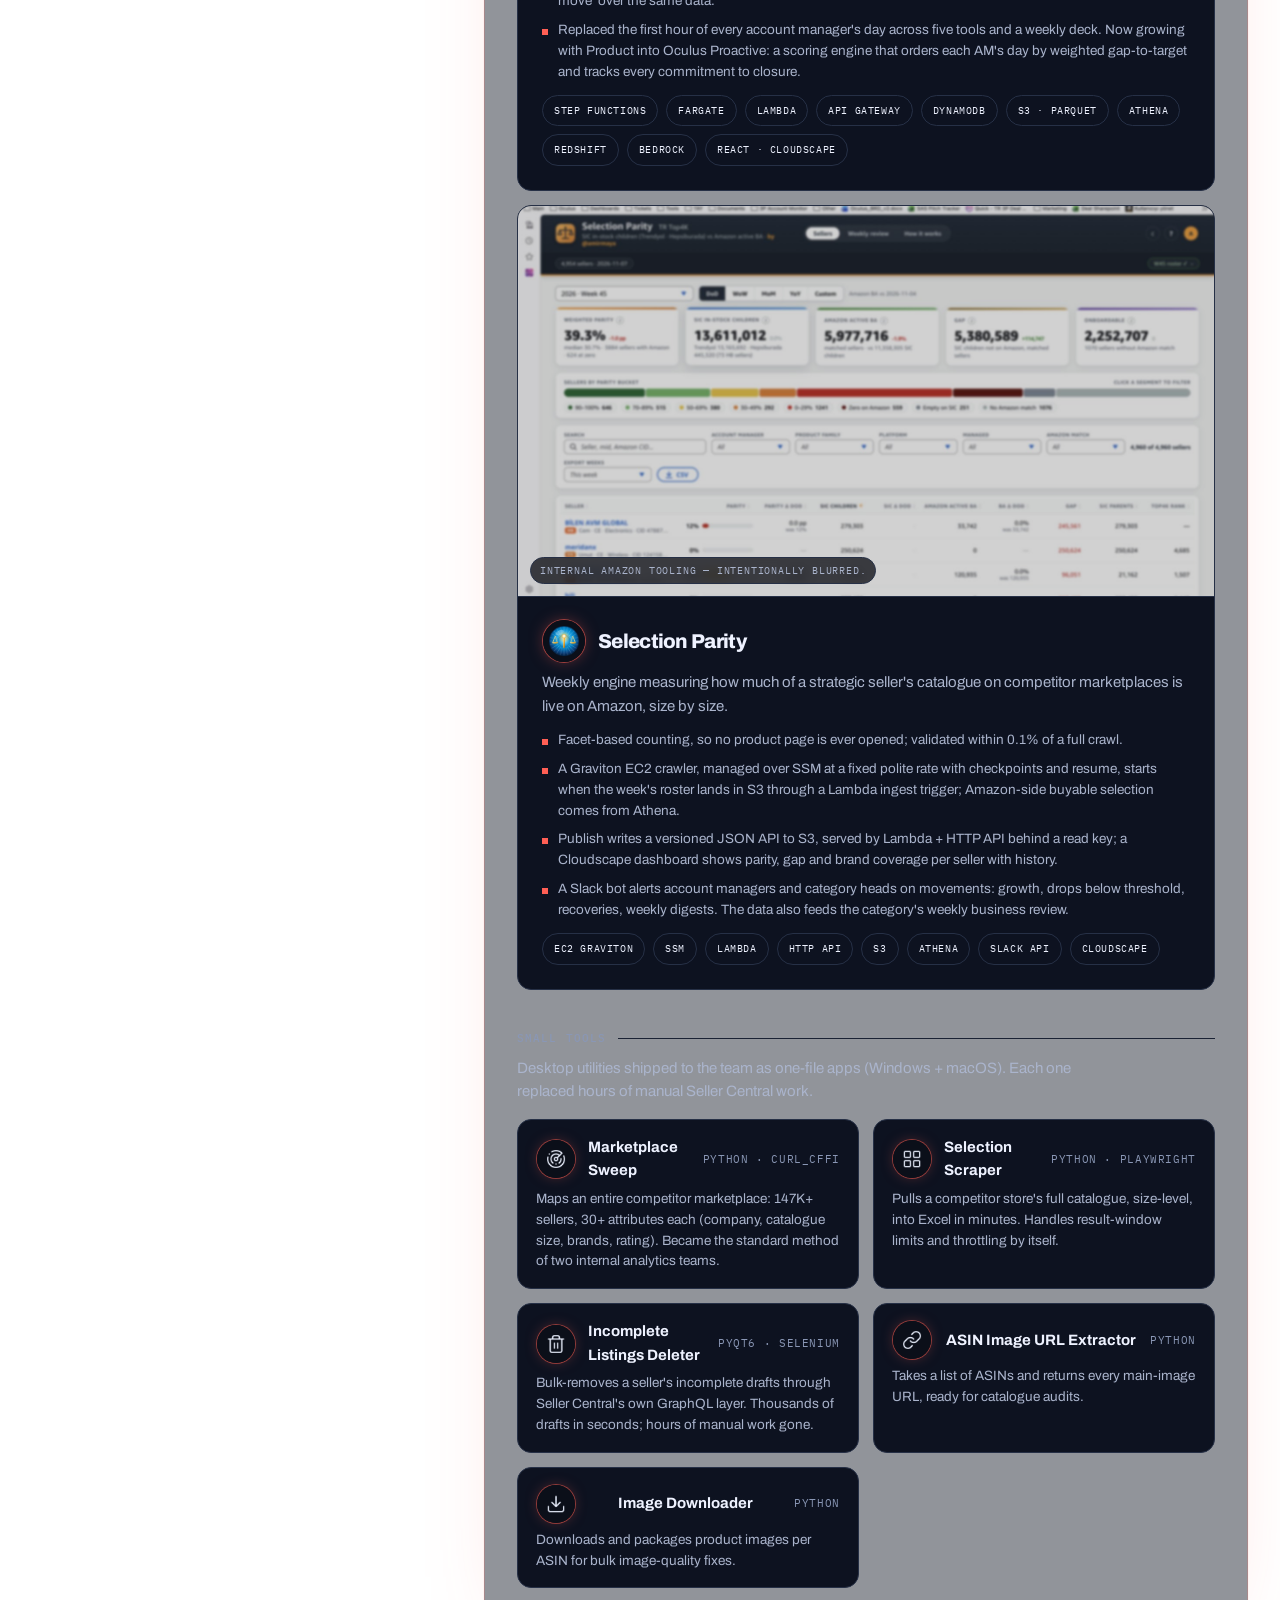
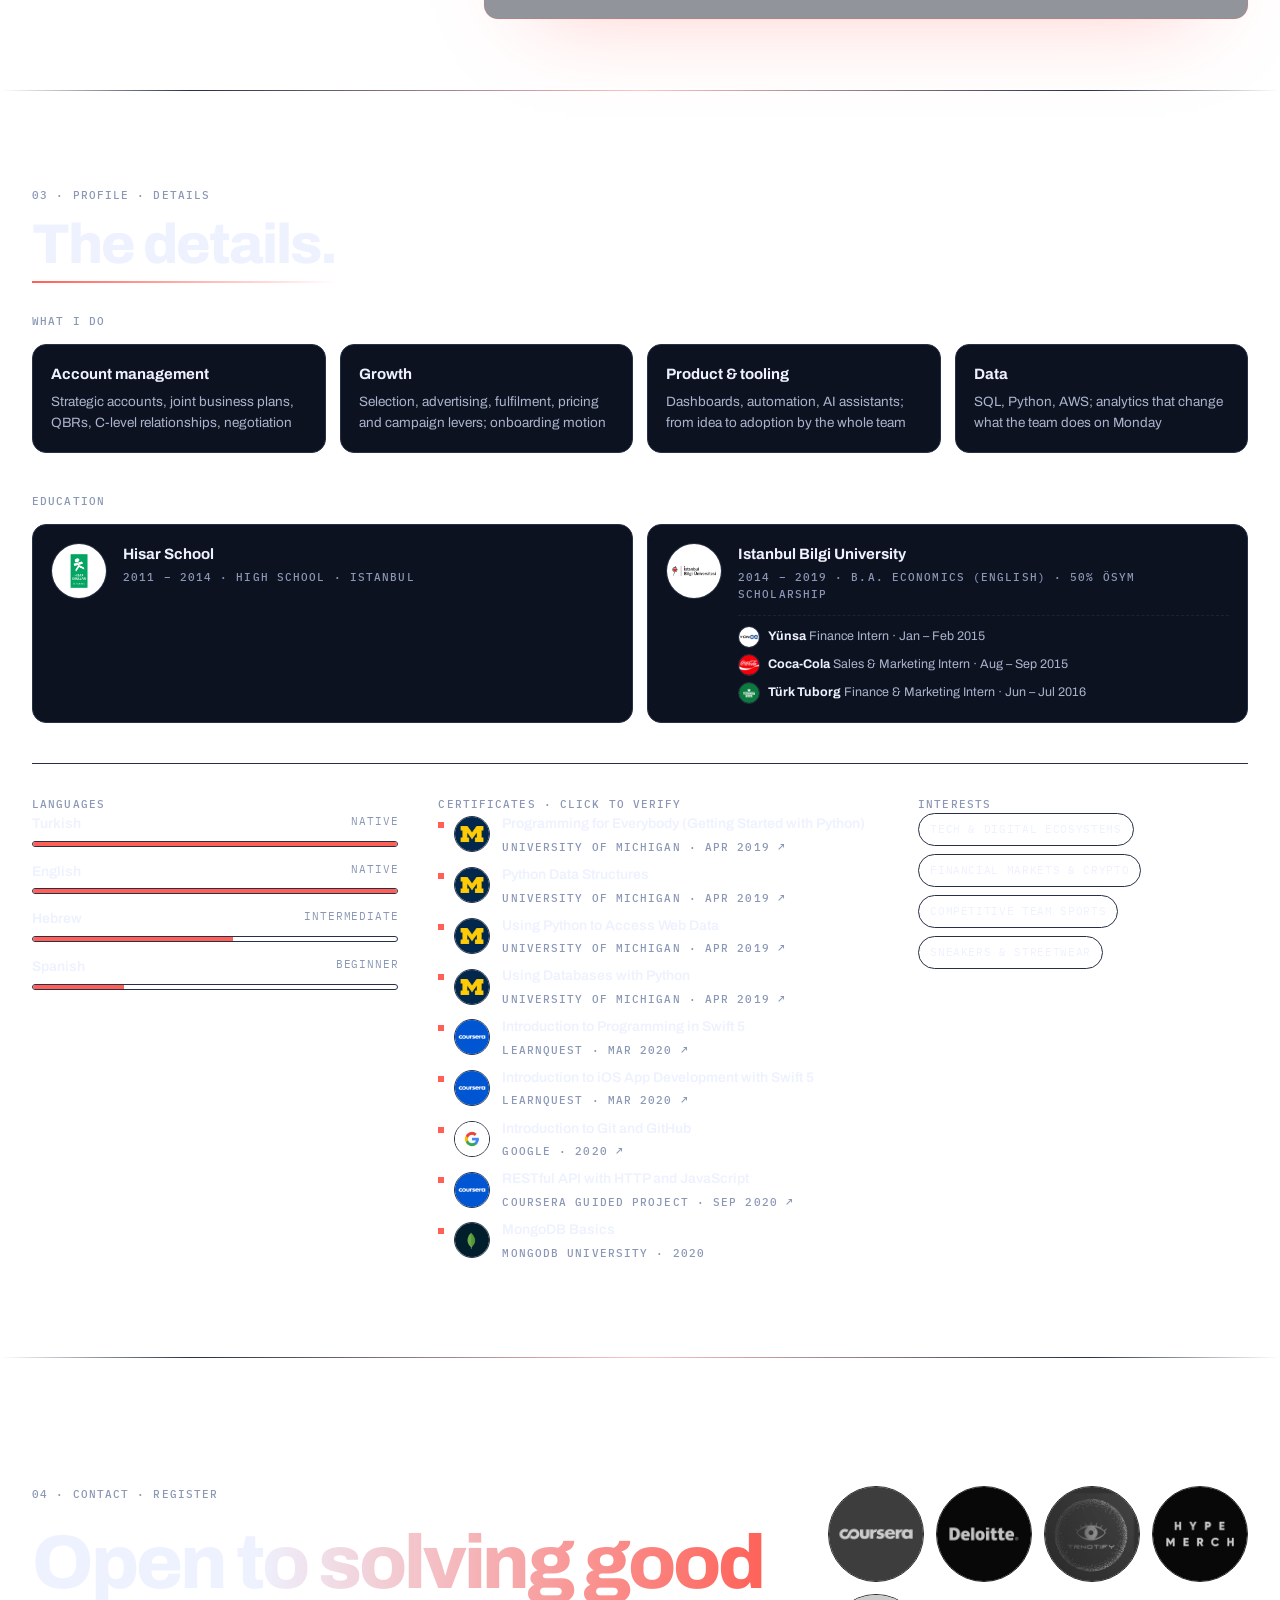
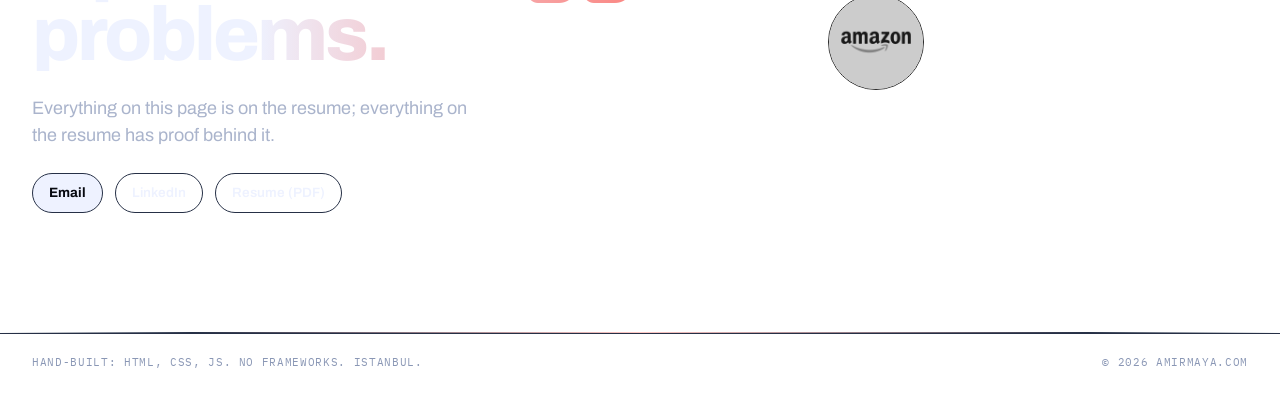
==== commit 65ec7587: "TRNotify tile centred on the ring itself (stray pixel had skewed the bbox)" ====
--- a/index.html
+++ b/index.html
@@ -2,7 +2,7 @@
 <html lang="en" data-theme="dark"><head><meta charset="utf-8"><meta name="viewport" content="width=device-width,initial-scale=1"><title>Amir Maya — account manager · builder</title>
 <meta name="description" content="Amir Maya — account manager at Amazon Turkey who also builds the tools his team uses. Co-founder of Hype Merch, founder of TRNotify."><meta property="og:title" content="Amir Maya"><meta property="og:description" content="Account manager at Amazon who also builds the tools his team uses. Co-founder of Hype Merch."><meta property="og:image" content="https://amirmaya.com/assets/og.png"><meta property="og:url" content="https://amirmaya.com"><meta name="twitter:card" content="summary_large_image"><meta name="theme-color" content="#07090f"><link rel="icon" href="assets/favicon.png">
 <link href="https://fonts.googleapis.com/css2?family=Archivo:wght@500;600;700;800&family=IBM+Plex+Mono:wght@400;500&display=swap" rel="stylesheet">
-<link rel="stylesheet" href="styles.css?v=202611100118"><link rel="stylesheet" href="v3.css?v=202611100118">
+<link rel="stylesheet" href="styles.css?v=202611100122"><link rel="stylesheet" href="v3.css?v=202611100122">
 </head><body>
 <a class="skip" href="#story">Skip to content</a>
 <div class="progress" id="progress"></div>
@@ -50,5 +50,5 @@
 <footer class="site-footer"><div class="wrap"><span data-ui="footer"></span><span class="mono">© <span id="year"></span> amirmaya.com</span></div></footer>
 </main>
 
-<script src="content.js?v=202611100118"></script><script src="brain.js?v=202611100118"></script><script src="v3.js?v=202611100118"></script><script src="spine.js?v=202611092148"></script><script src="gallery.js?v=202611092148"></script><script src="probe.js?v=202611092148"></script><script src="counter.js?v=202611100118" defer></script>
+<script src="content.js?v=202611100122"></script><script src="brain.js?v=202611100122"></script><script src="v3.js?v=202611100122"></script><script src="spine.js?v=202611092148"></script><script src="gallery.js?v=202611092148"></script><script src="probe.js?v=202611092148"></script><script src="counter.js?v=202611100122" defer></script>
 </body></html>
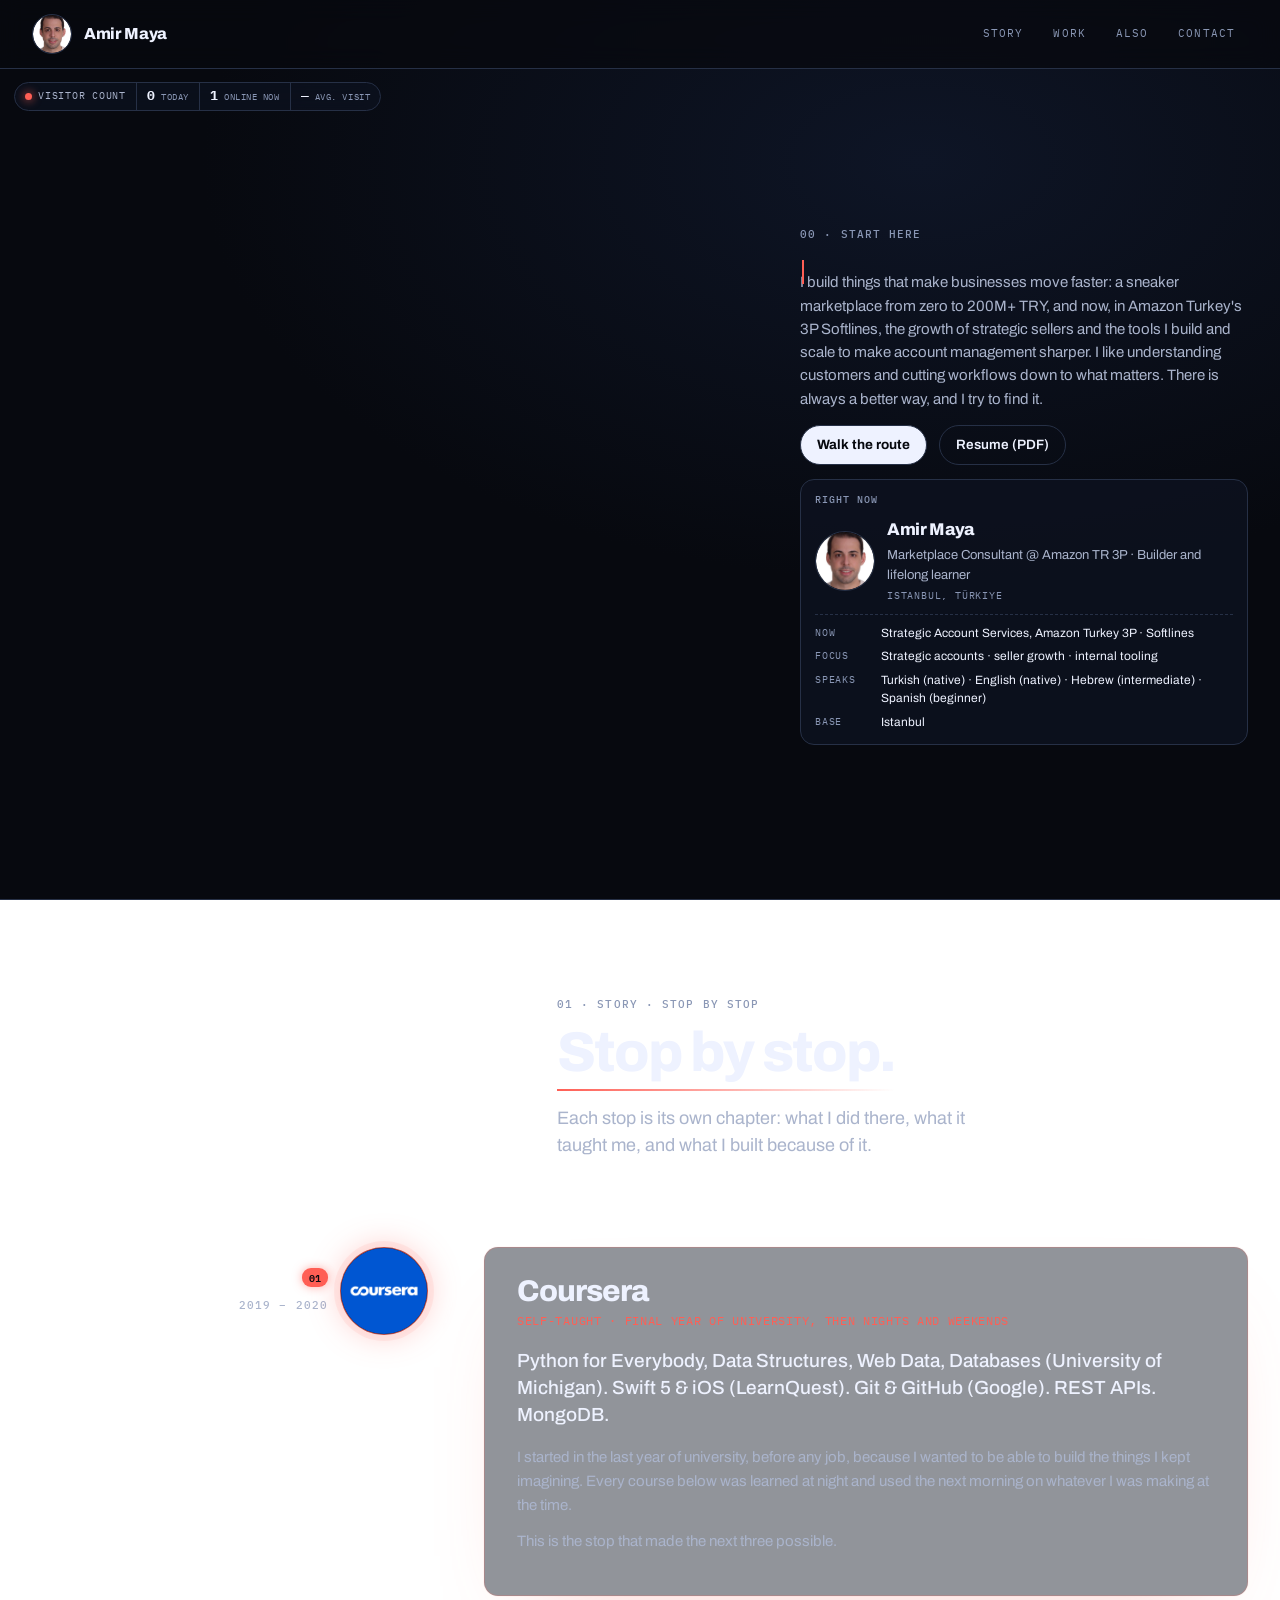
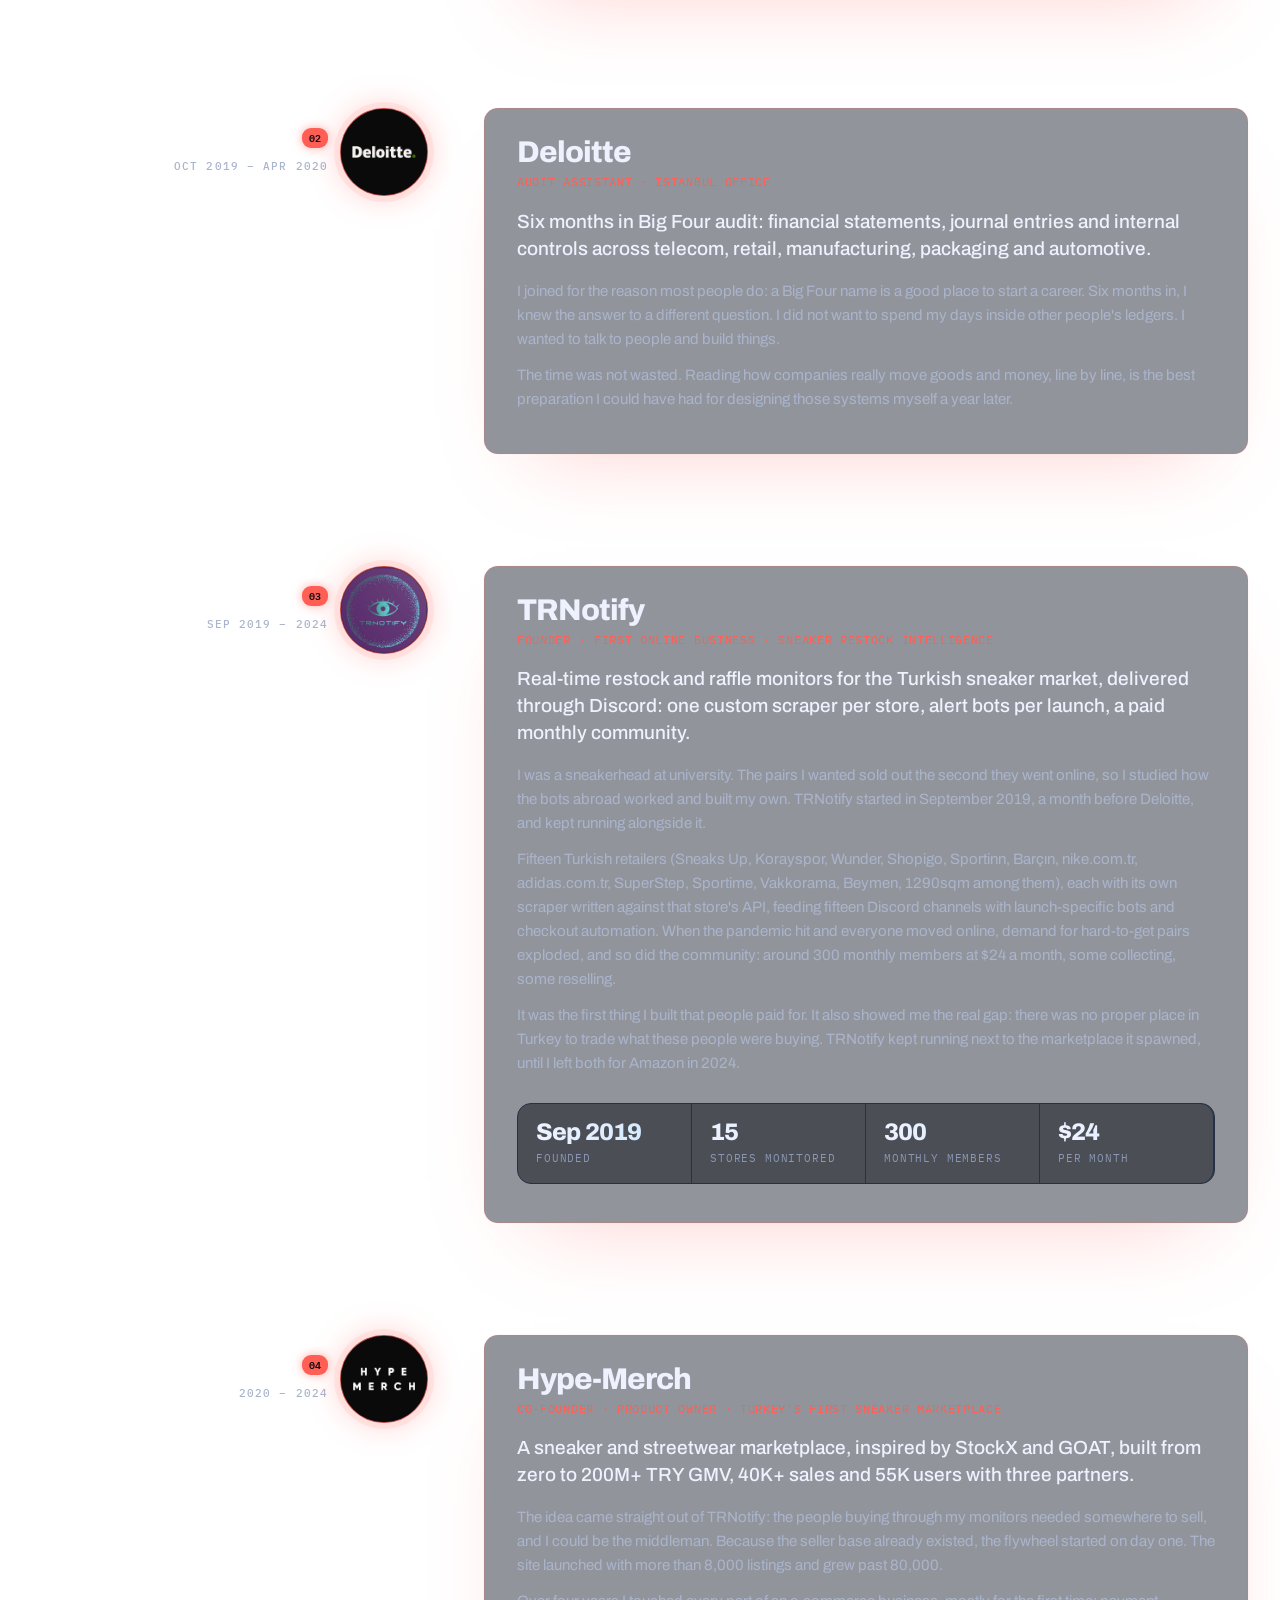
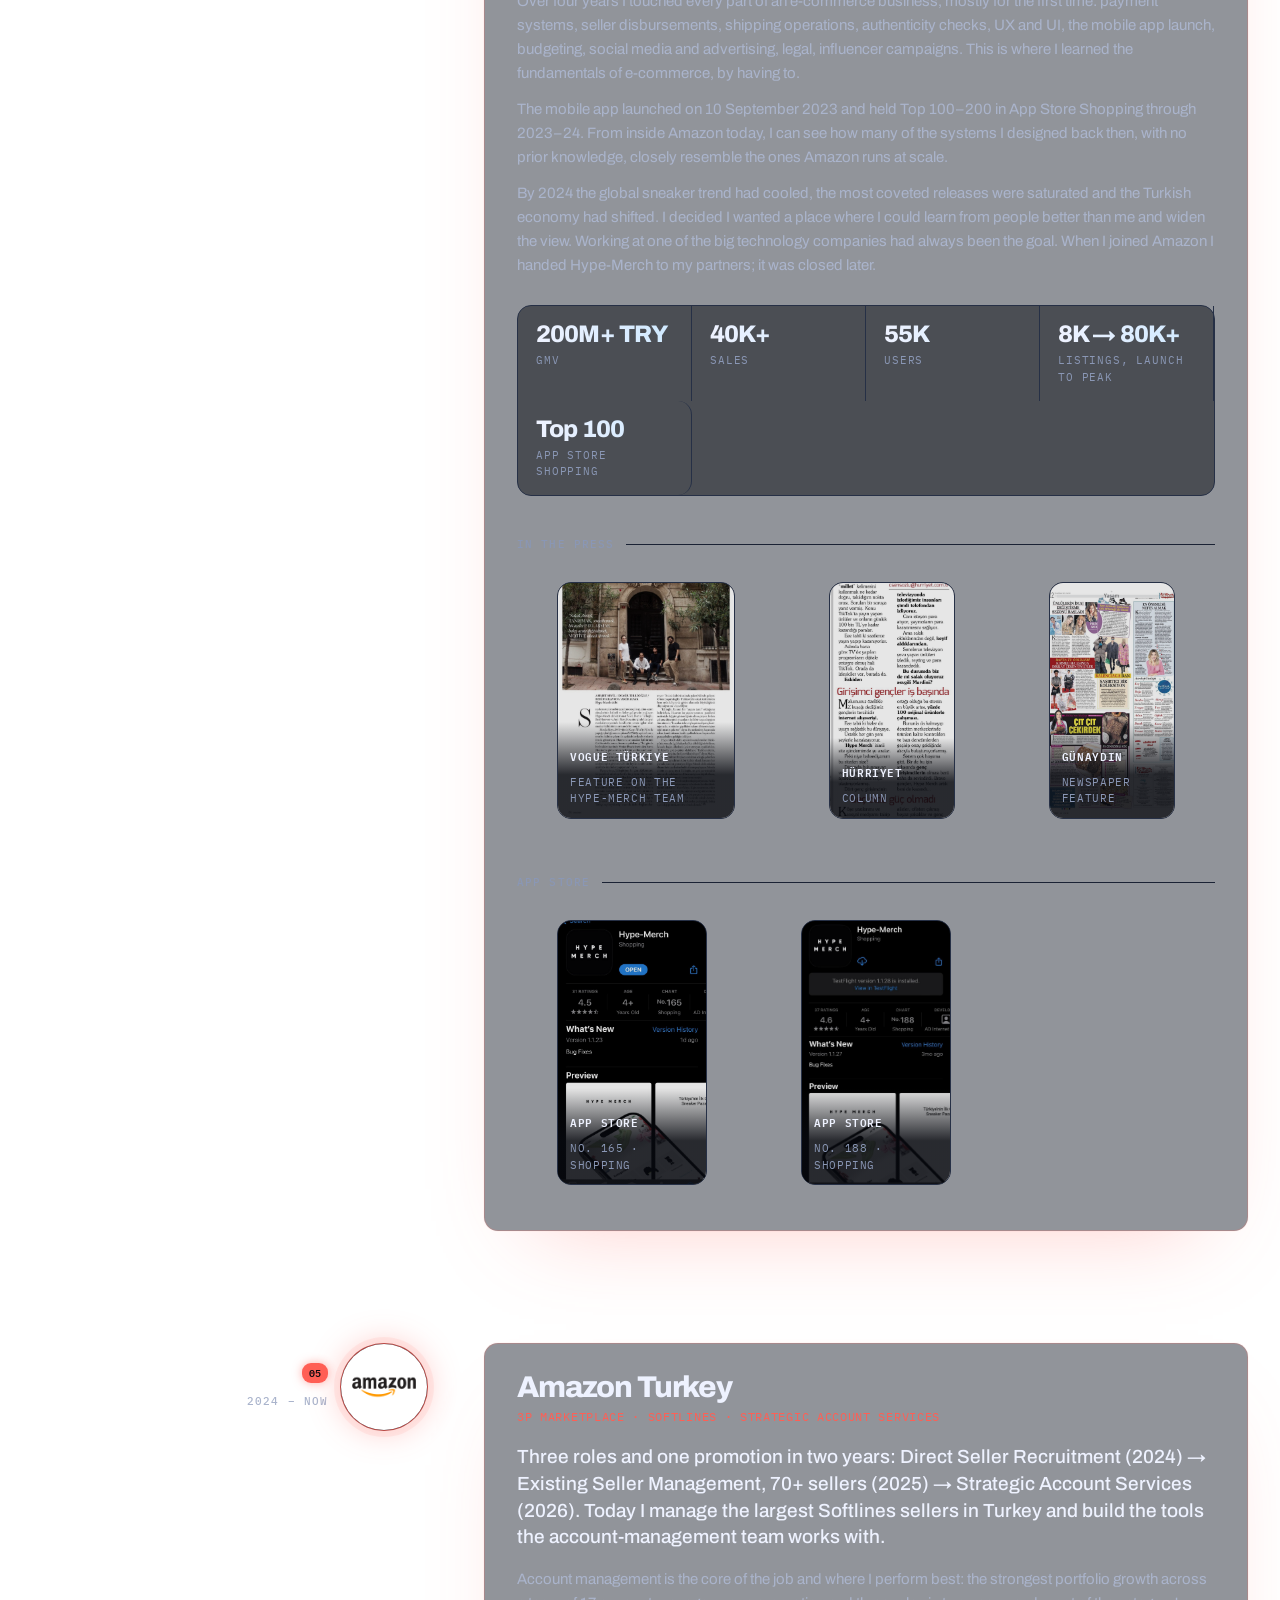
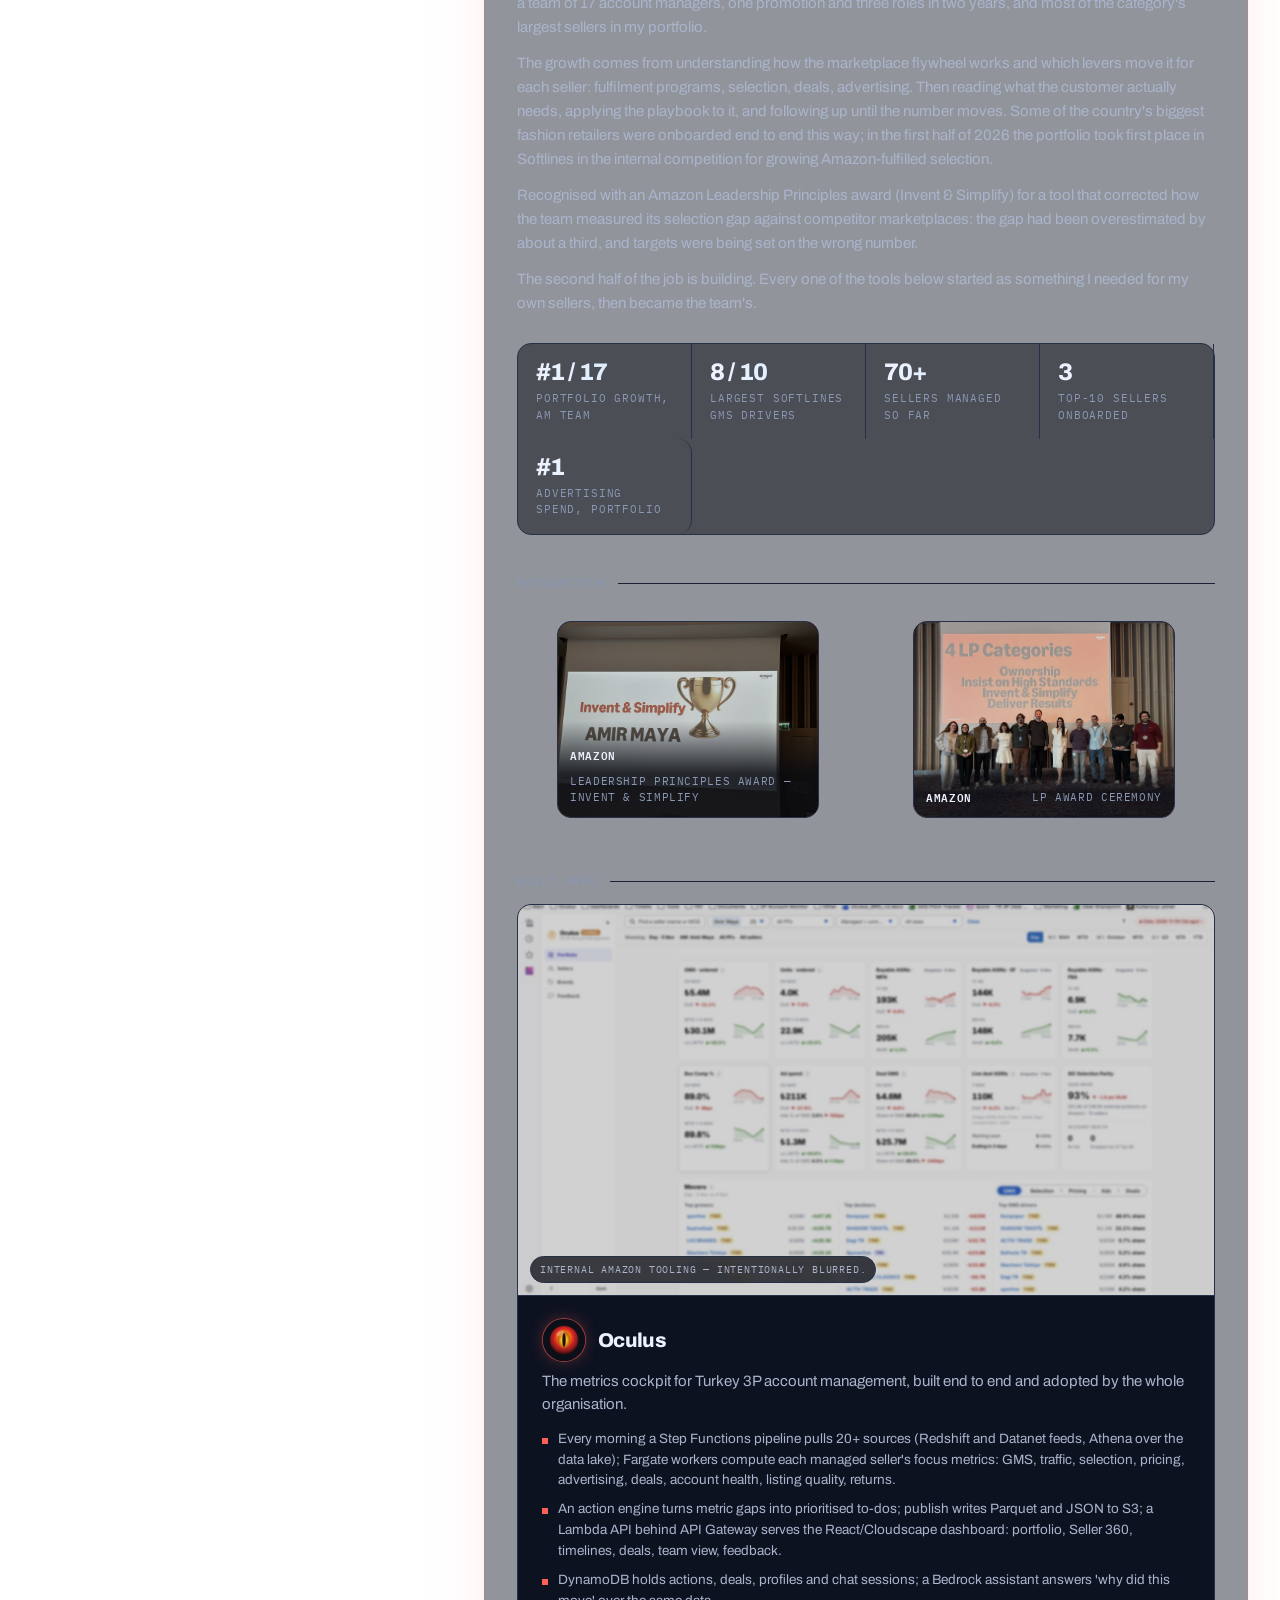
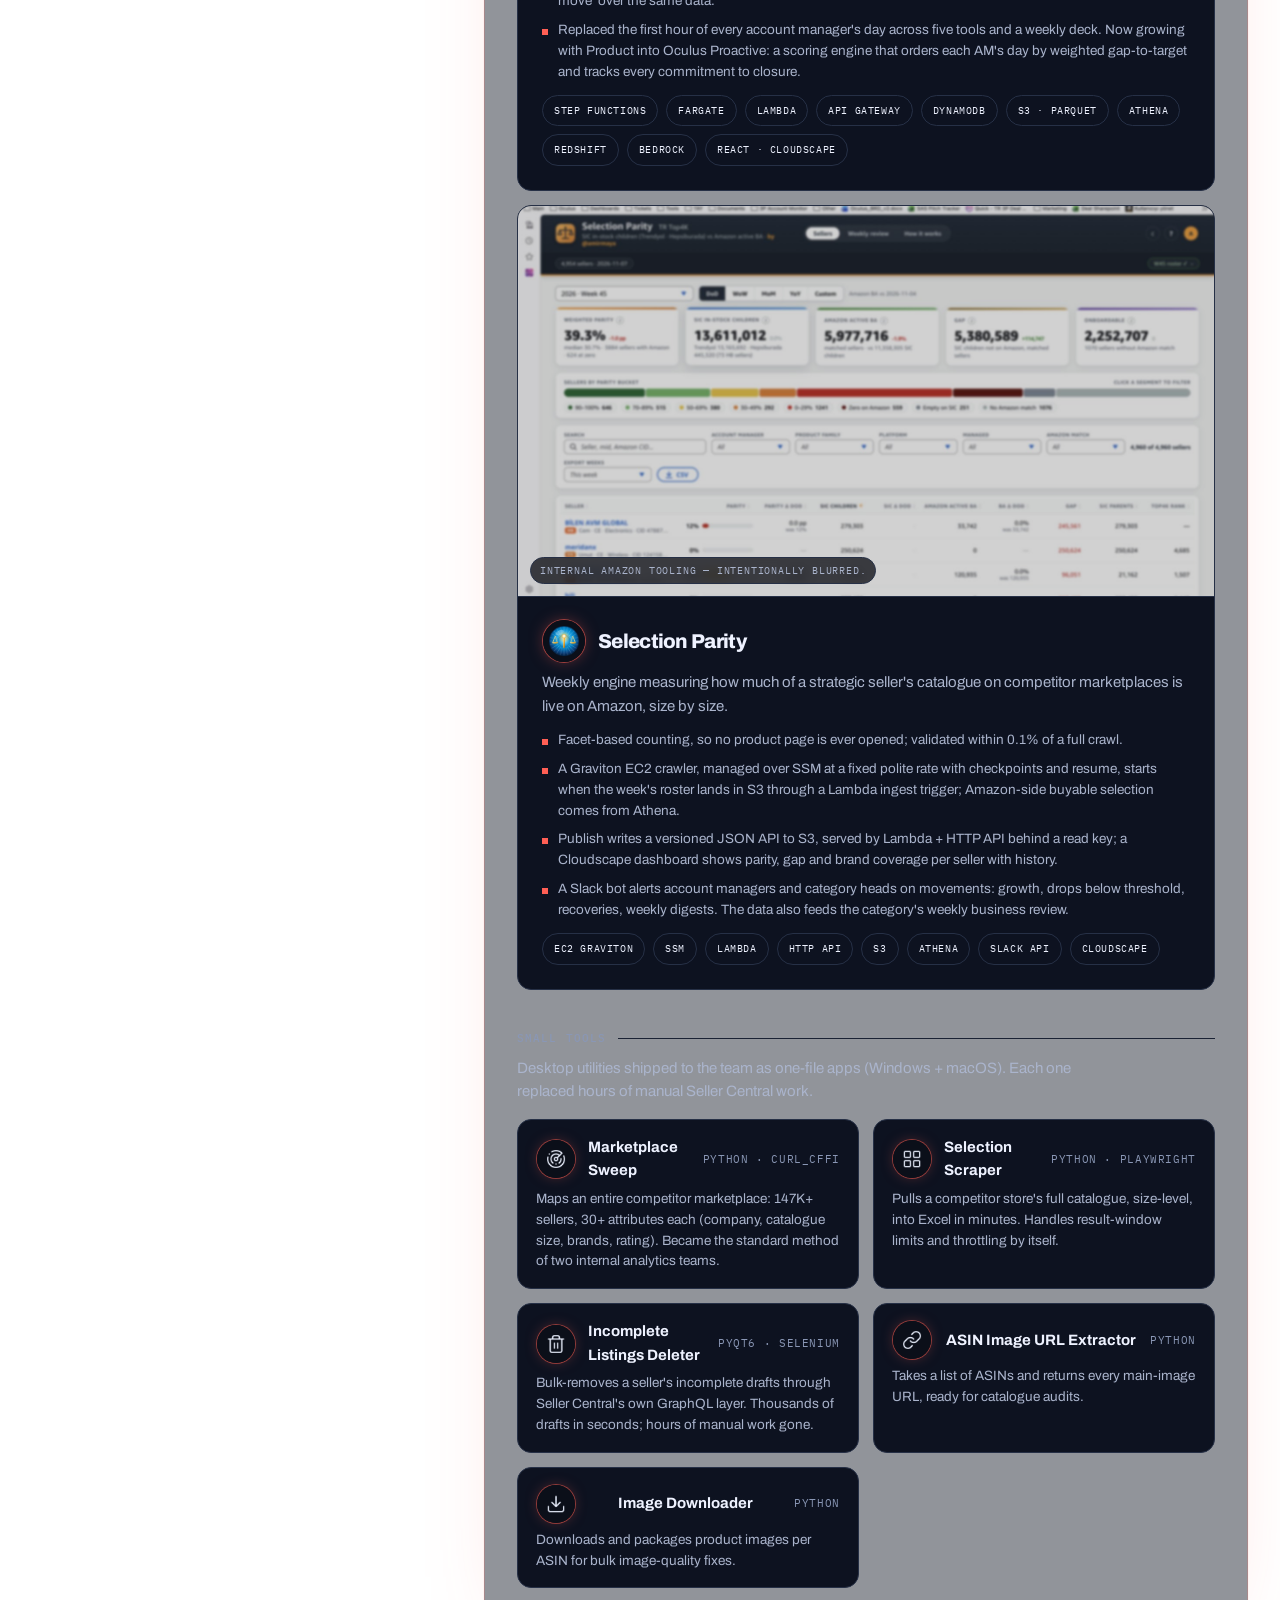
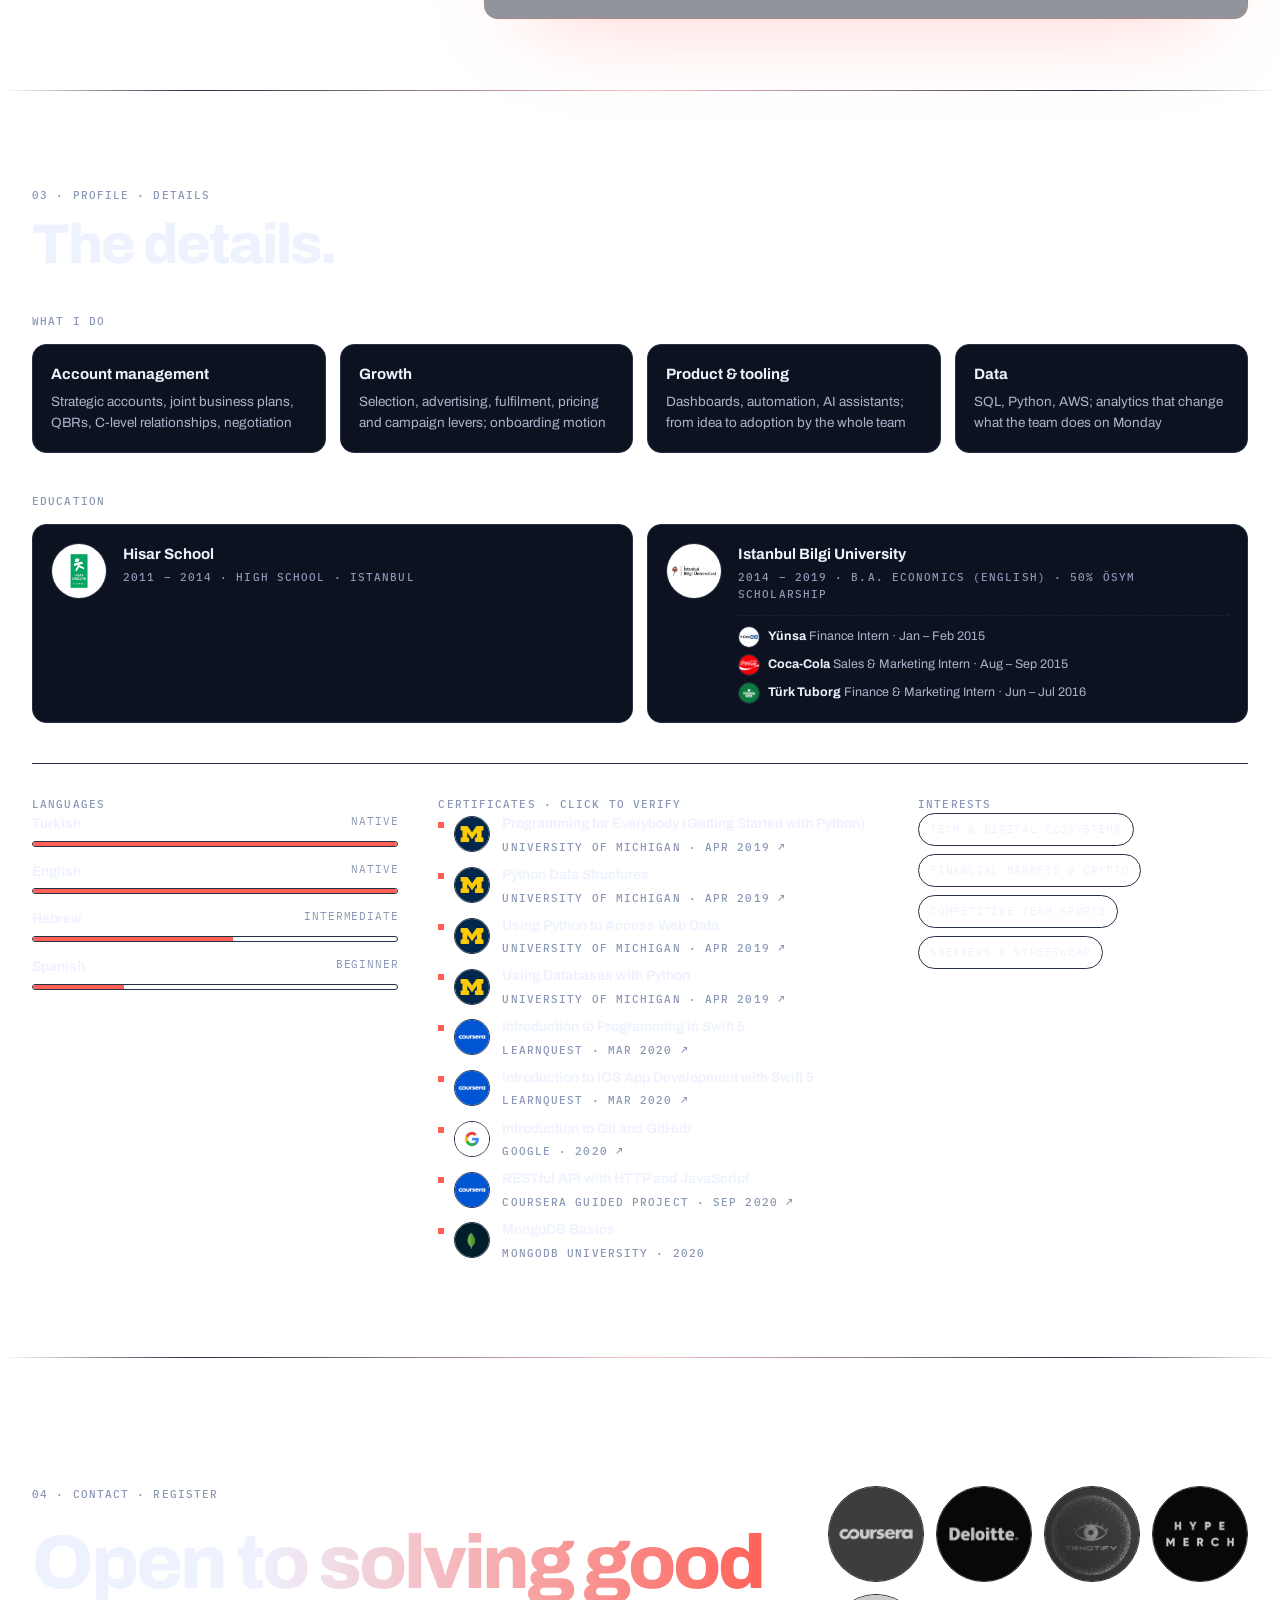
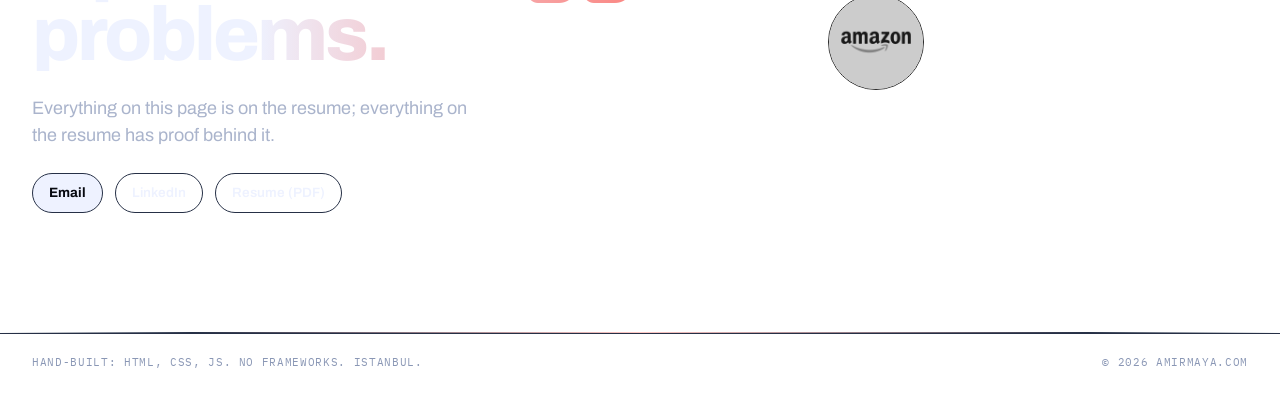
==== commit 566a4d26: "neurons fully opaque at every depth (size alone shows distance); TRNotify ring larger" ====
--- a/index.html
+++ b/index.html
@@ -2,7 +2,7 @@
 <html lang="en" data-theme="dark"><head><meta charset="utf-8"><meta name="viewport" content="width=device-width,initial-scale=1"><title>Amir Maya — account manager · builder</title>
 <meta name="description" content="Amir Maya — account manager at Amazon Turkey who also builds the tools his team uses. Co-founder of Hype Merch, founder of TRNotify."><meta property="og:title" content="Amir Maya"><meta property="og:description" content="Account manager at Amazon who also builds the tools his team uses. Co-founder of Hype Merch."><meta property="og:image" content="https://amirmaya.com/assets/og.png"><meta property="og:url" content="https://amirmaya.com"><meta name="twitter:card" content="summary_large_image"><meta name="theme-color" content="#07090f"><link rel="icon" href="assets/favicon.png">
 <link href="https://fonts.googleapis.com/css2?family=Archivo:wght@500;600;700;800&family=IBM+Plex+Mono:wght@400;500&display=swap" rel="stylesheet">
-<link rel="stylesheet" href="styles.css?v=202611100122"><link rel="stylesheet" href="v3.css?v=202611100122">
+<link rel="stylesheet" href="styles.css?v=202611100127"><link rel="stylesheet" href="v3.css?v=202611100127">
 </head><body>
 <a class="skip" href="#story">Skip to content</a>
 <div class="progress" id="progress"></div>
@@ -50,5 +50,5 @@
 <footer class="site-footer"><div class="wrap"><span data-ui="footer"></span><span class="mono">© <span id="year"></span> amirmaya.com</span></div></footer>
 </main>
 
-<script src="content.js?v=202611100122"></script><script src="brain.js?v=202611100122"></script><script src="v3.js?v=202611100122"></script><script src="spine.js?v=202611092148"></script><script src="gallery.js?v=202611092148"></script><script src="probe.js?v=202611092148"></script><script src="counter.js?v=202611100122" defer></script>
+<script src="content.js?v=202611100127"></script><script src="brain.js?v=202611100127"></script><script src="v3.js?v=202611100127"></script><script src="spine.js?v=202611092148"></script><script src="gallery.js?v=202611092148"></script><script src="probe.js?v=202611092148"></script><script src="counter.js?v=202611100127" defer></script>
 </body></html>
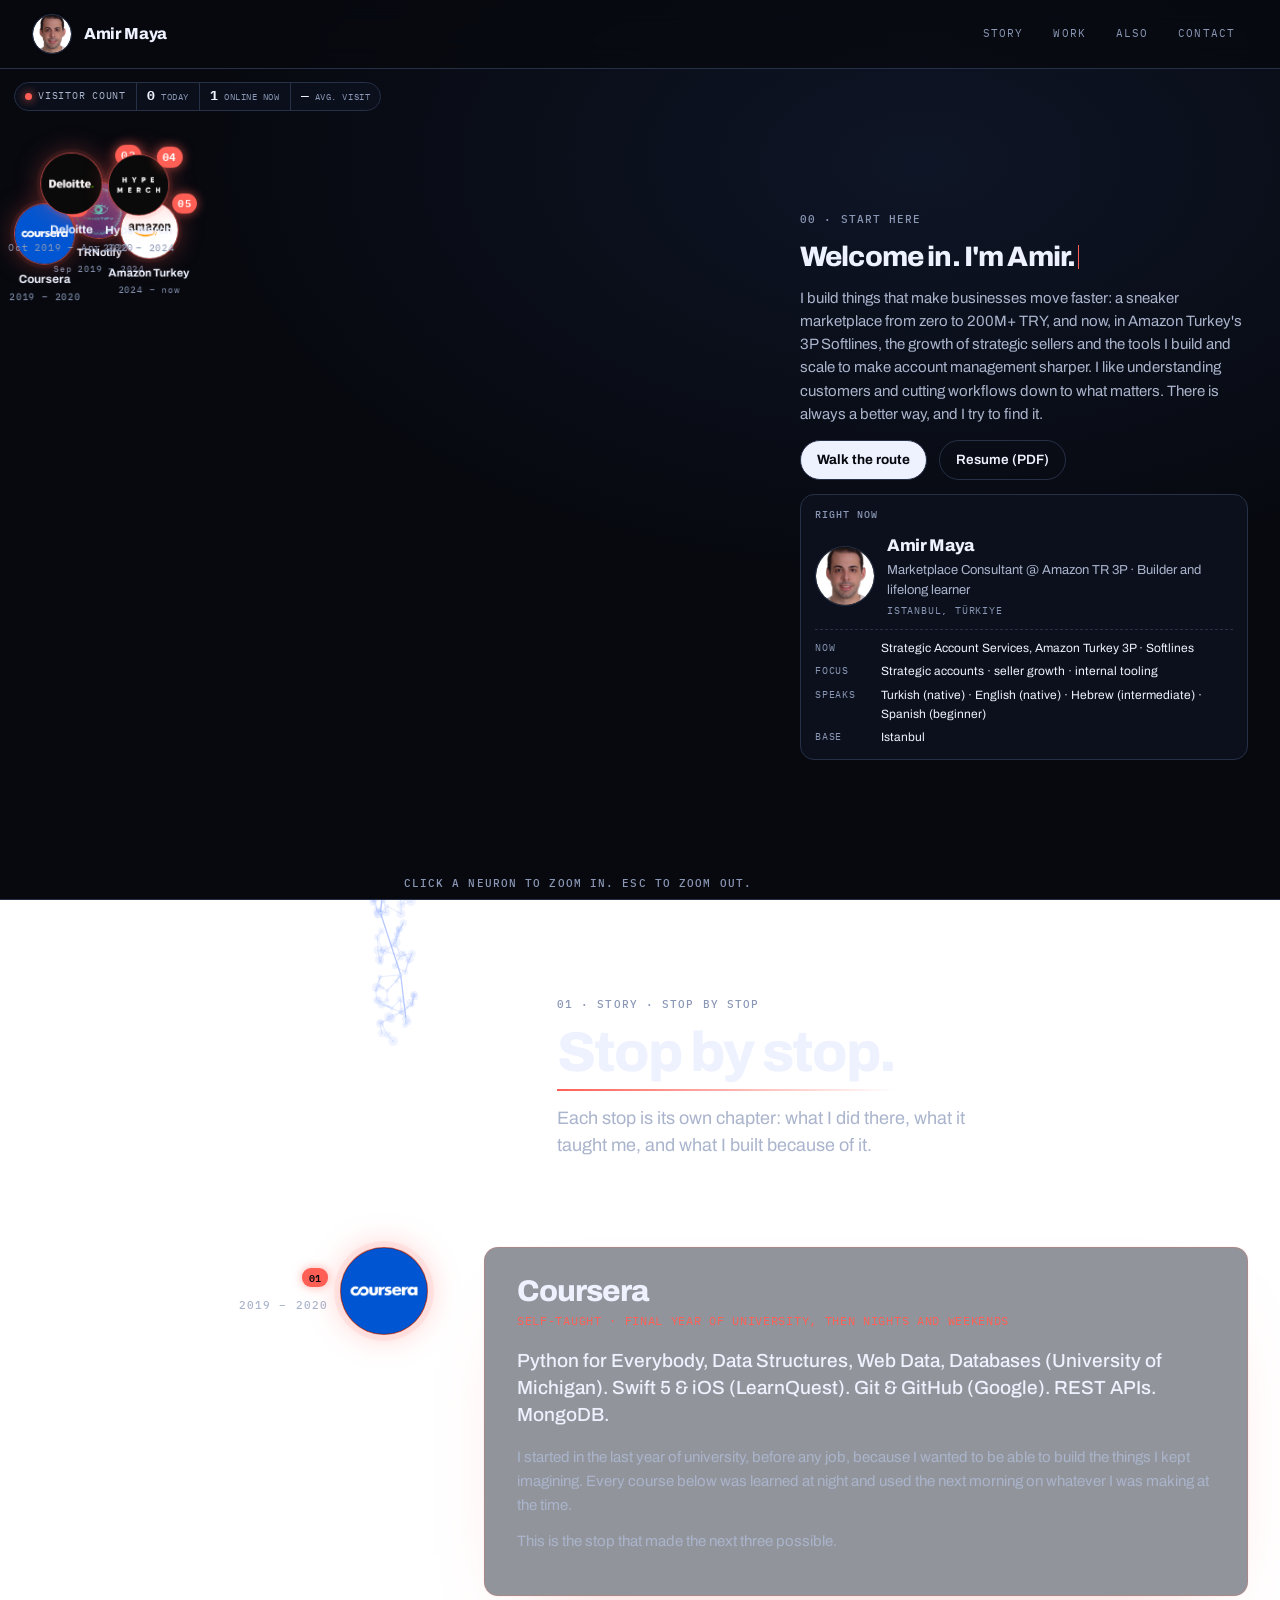
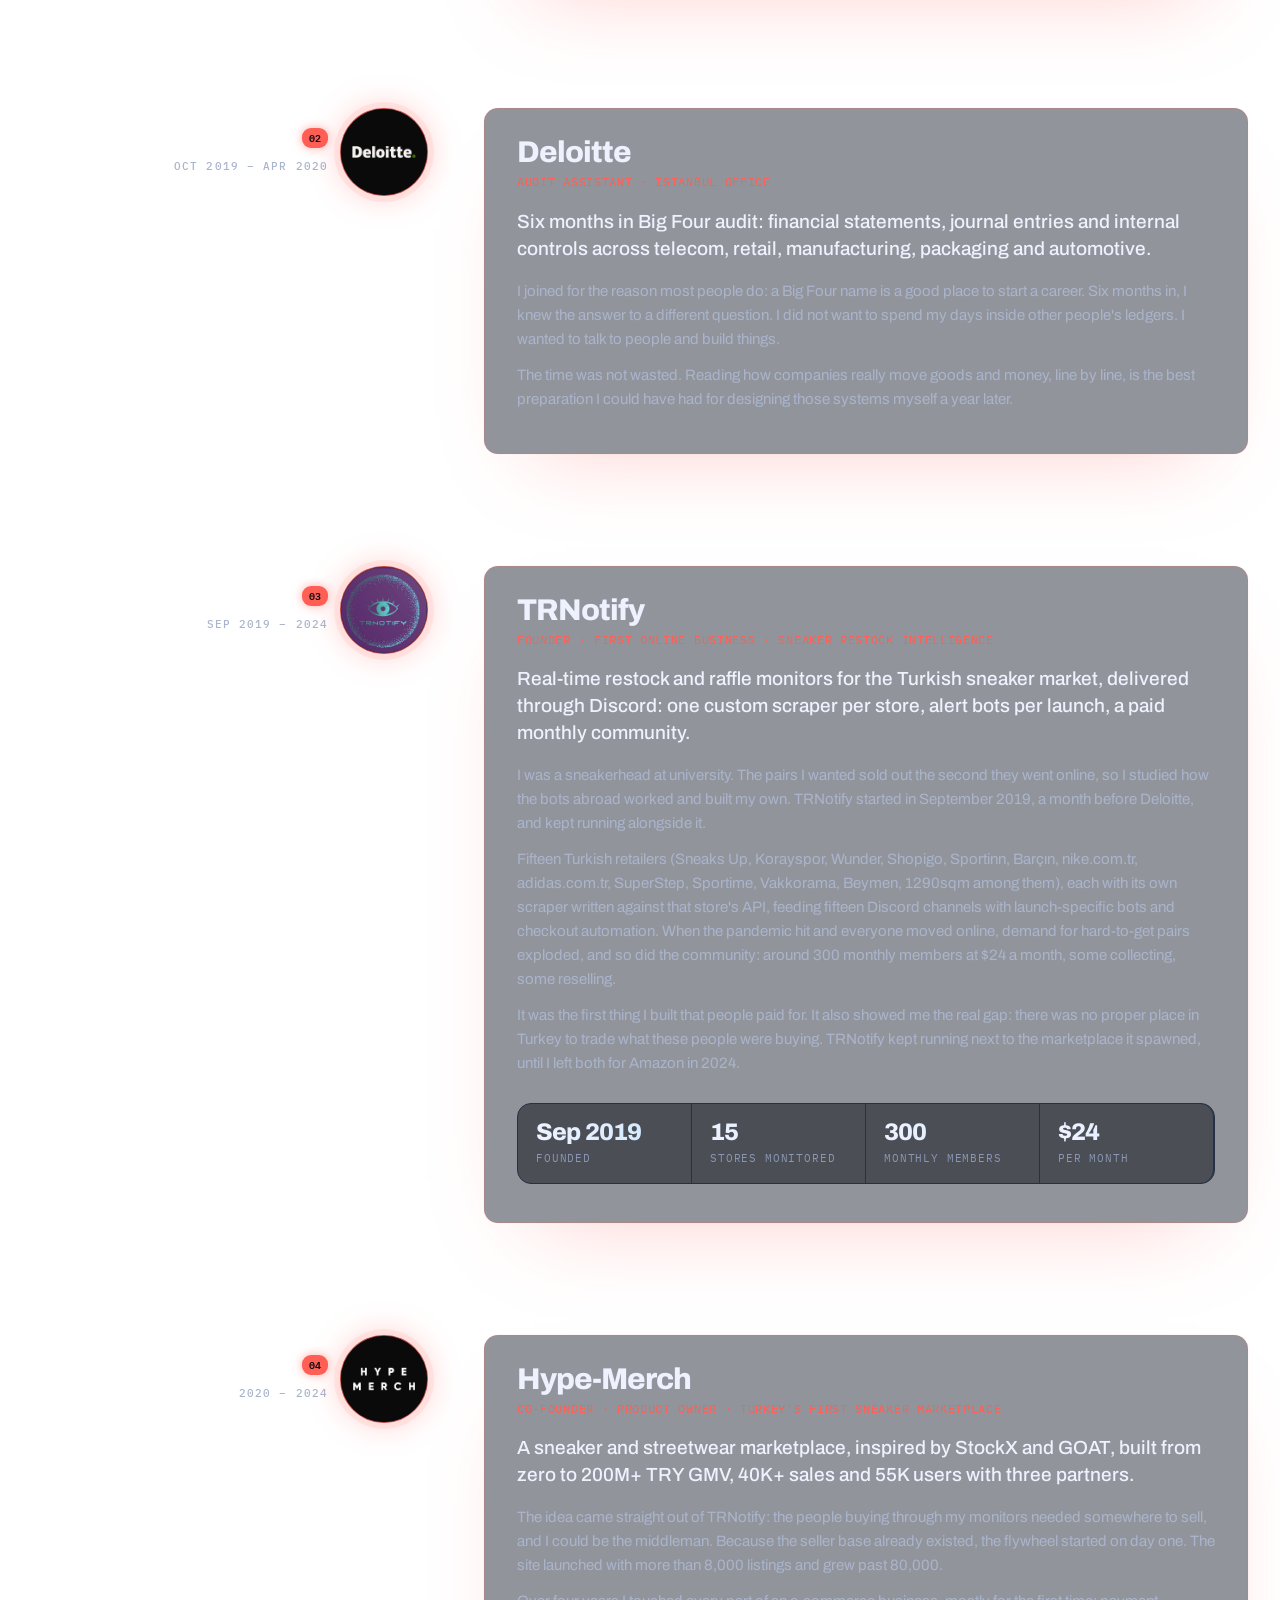
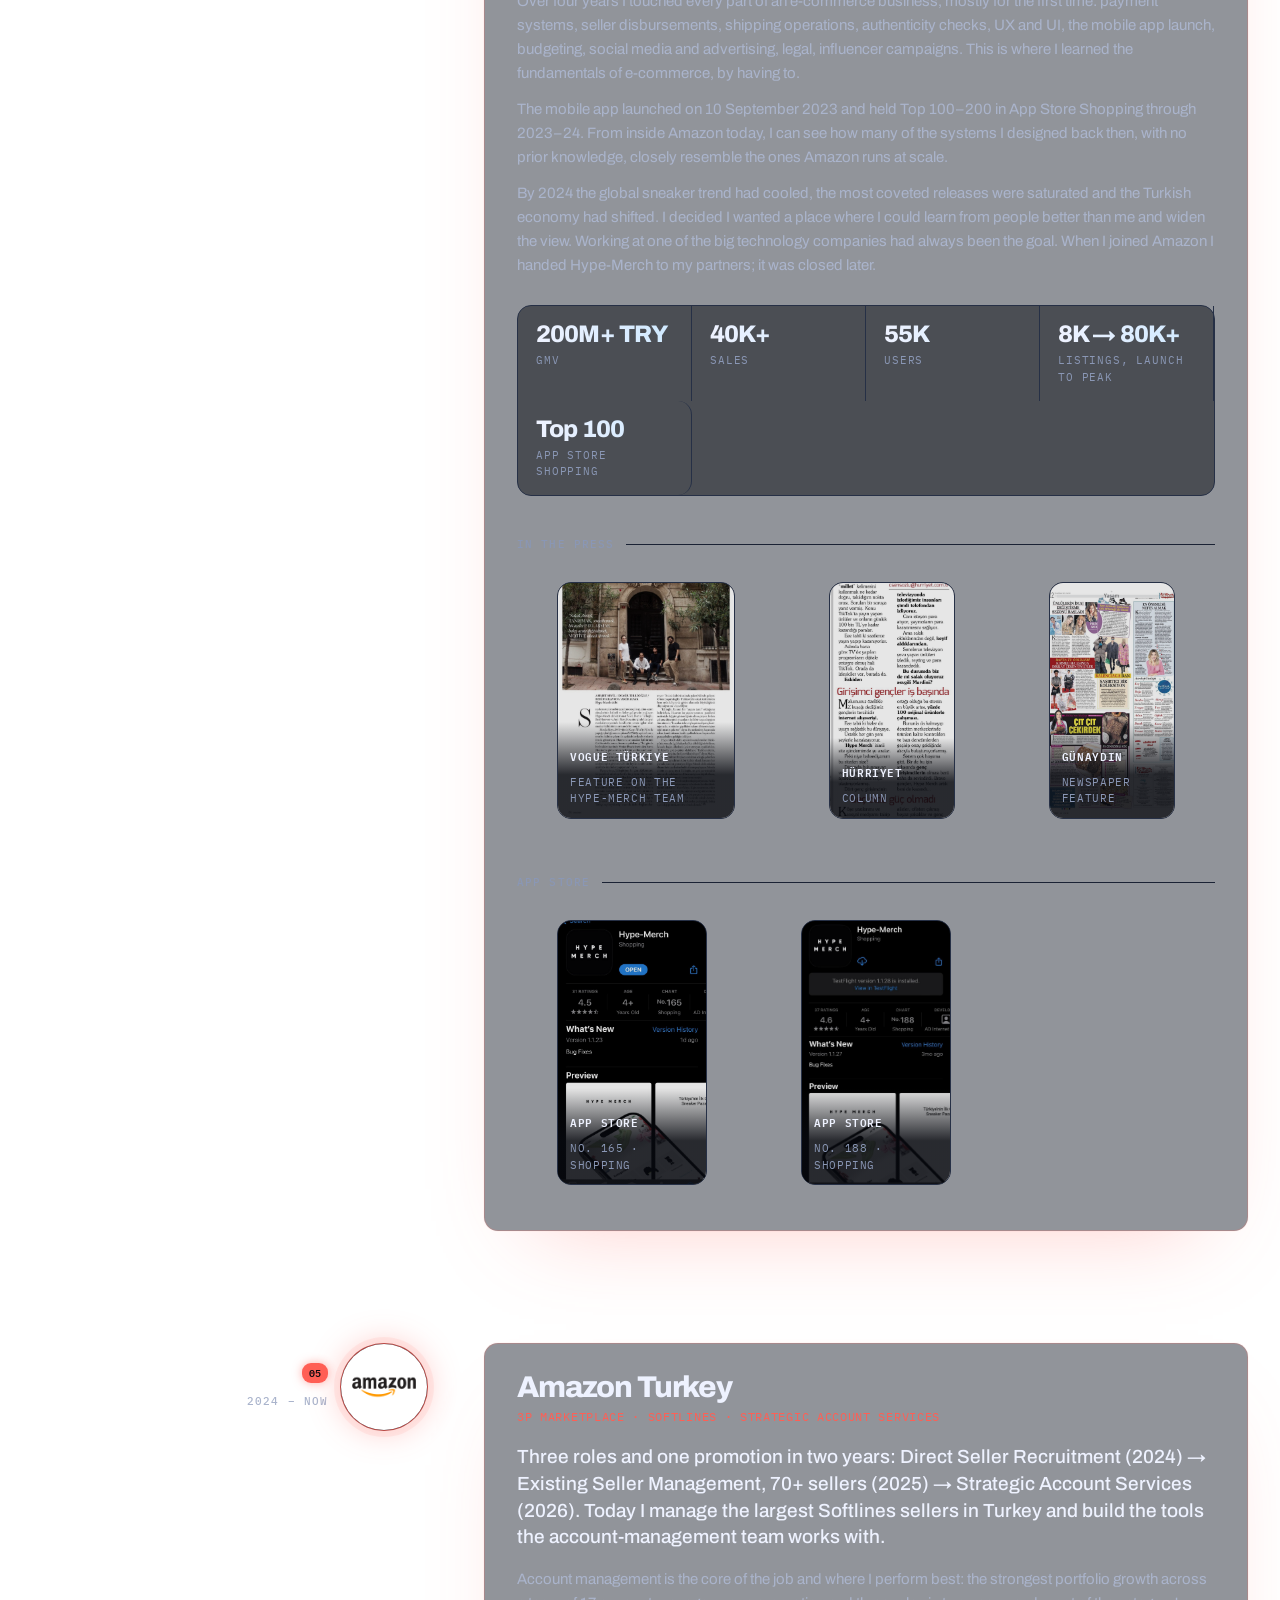
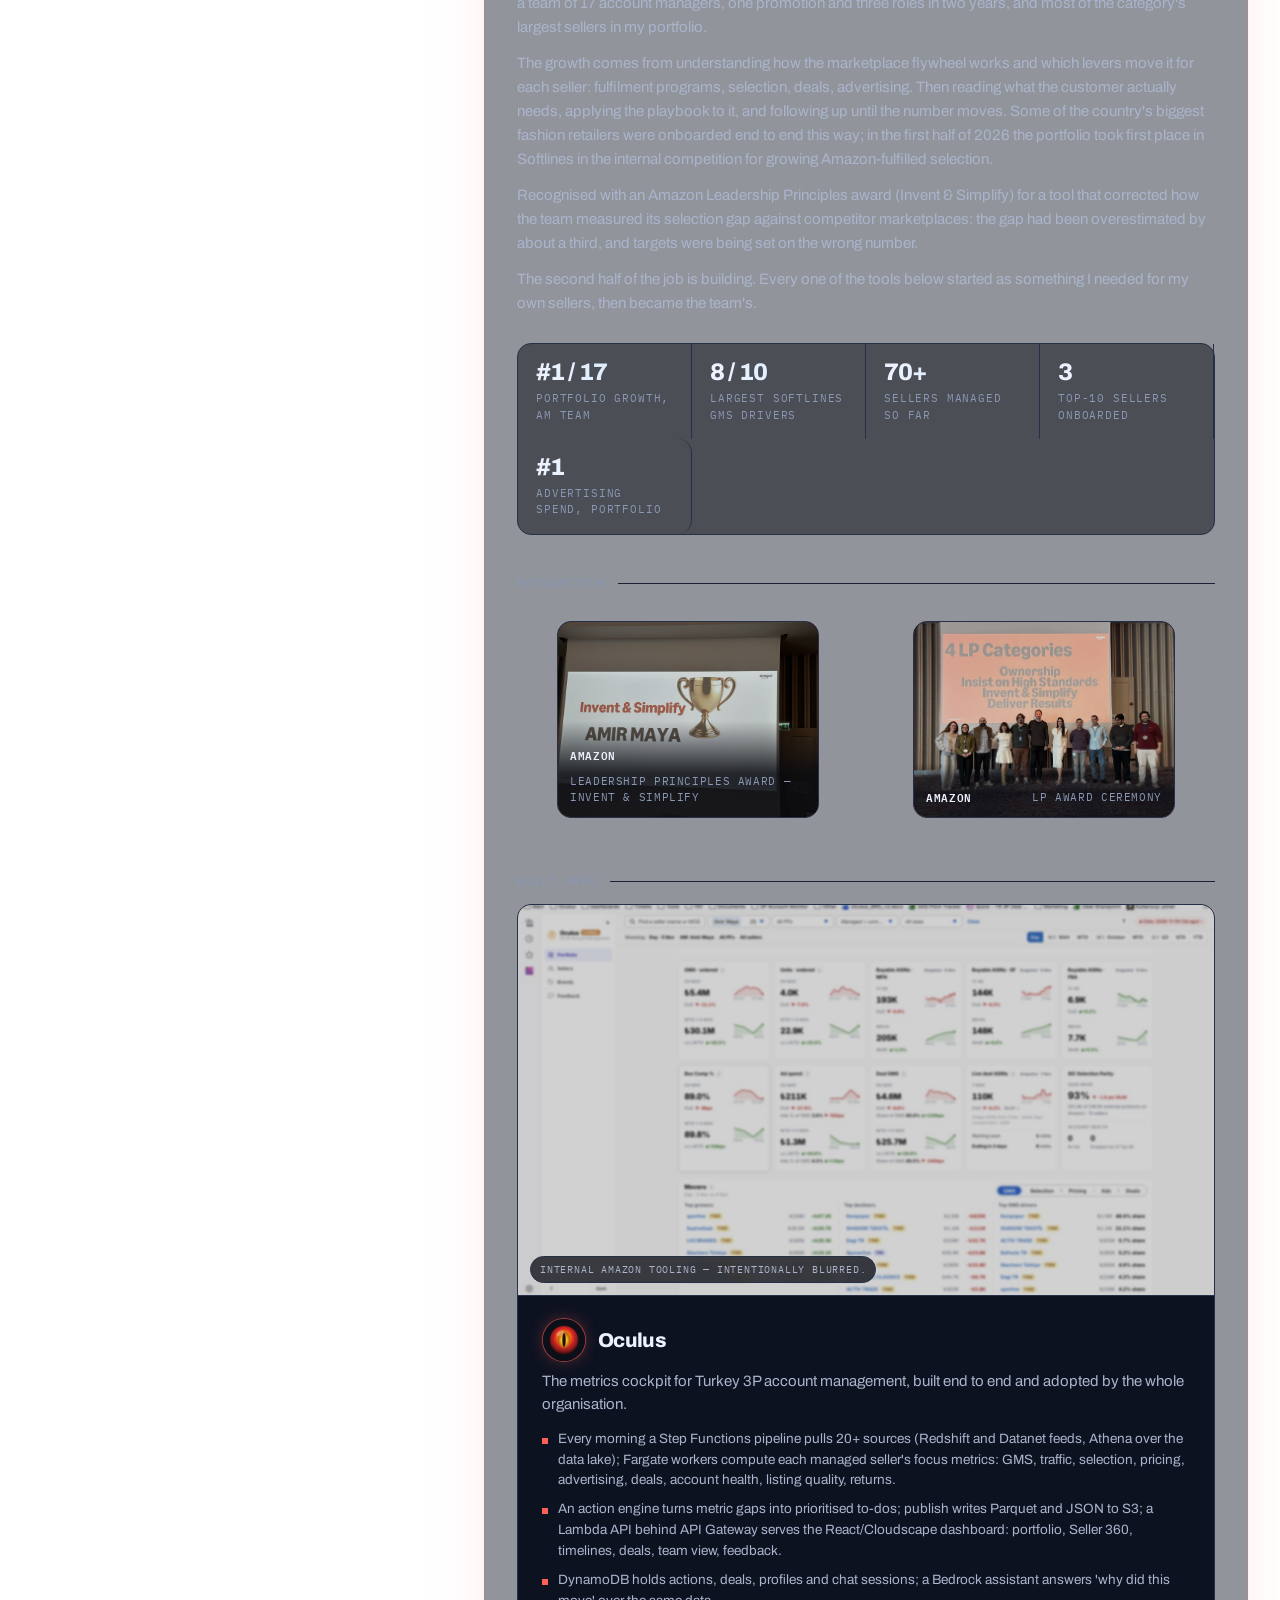
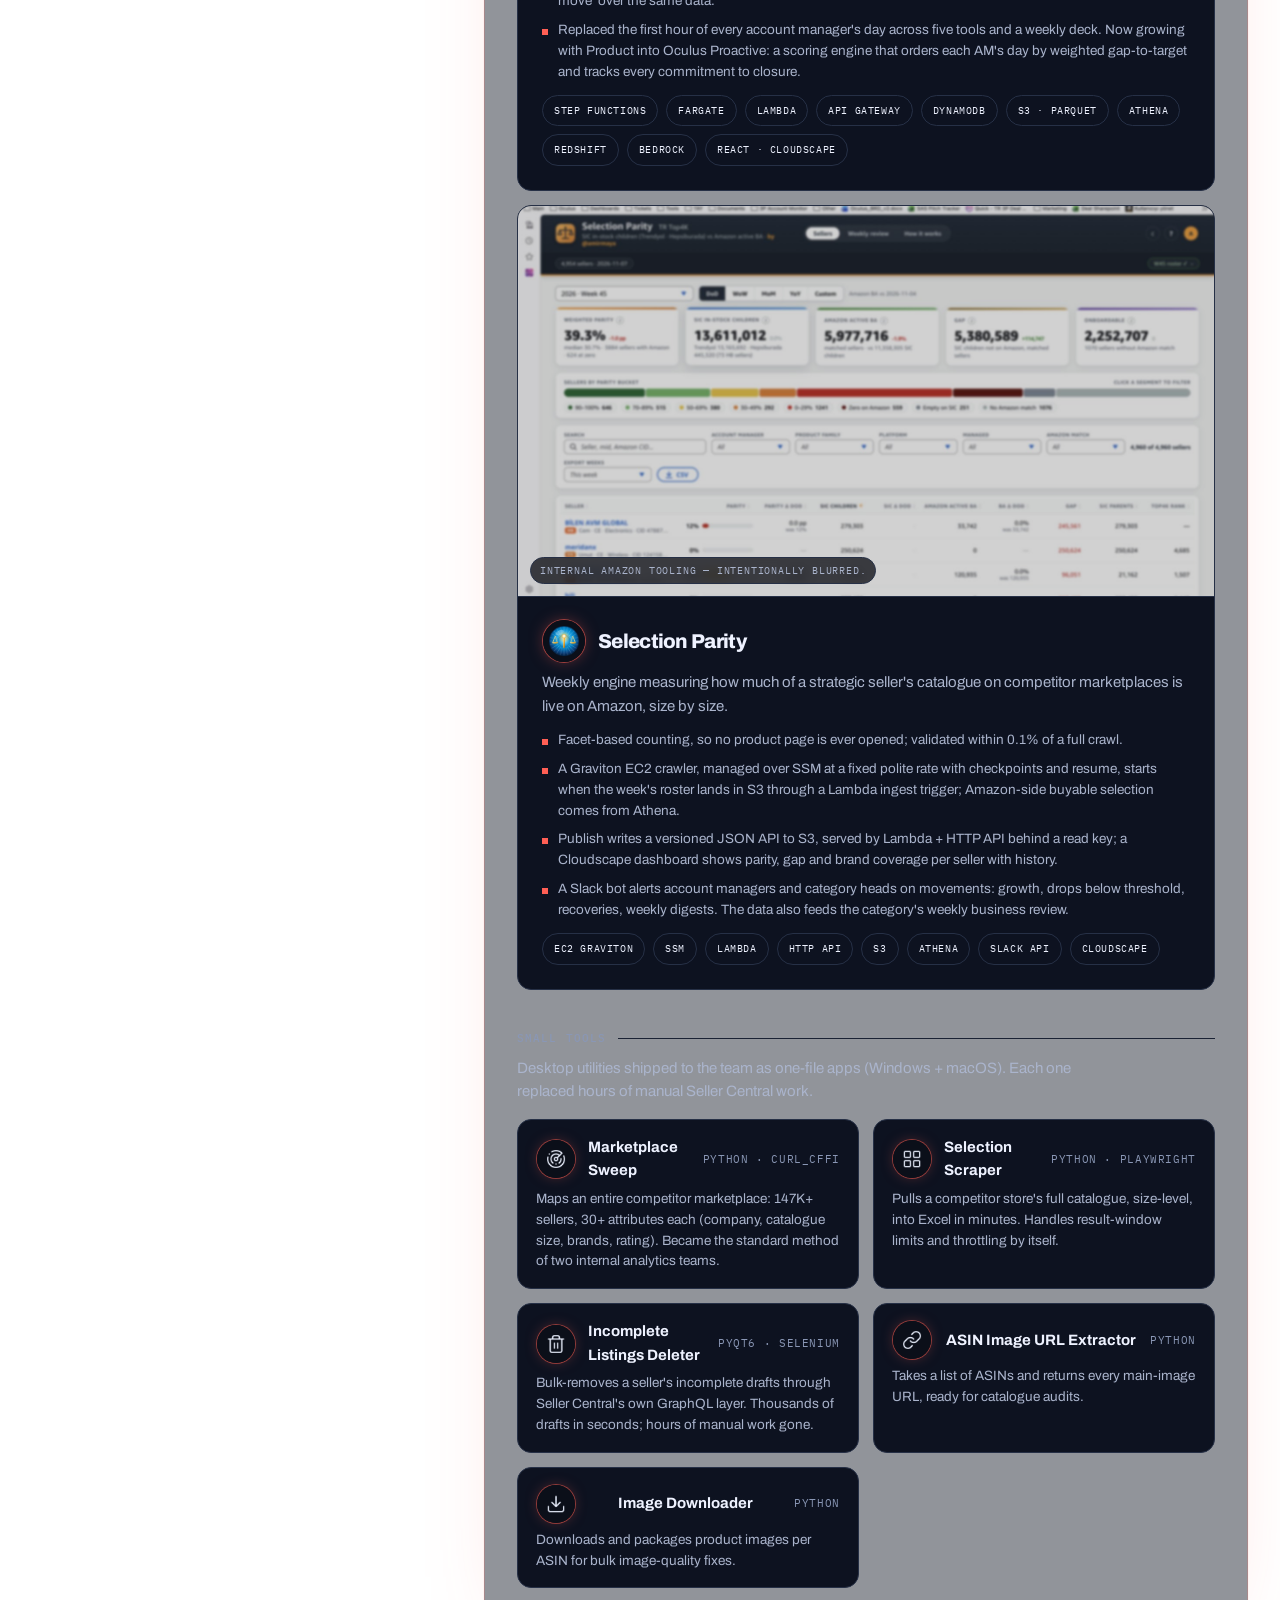
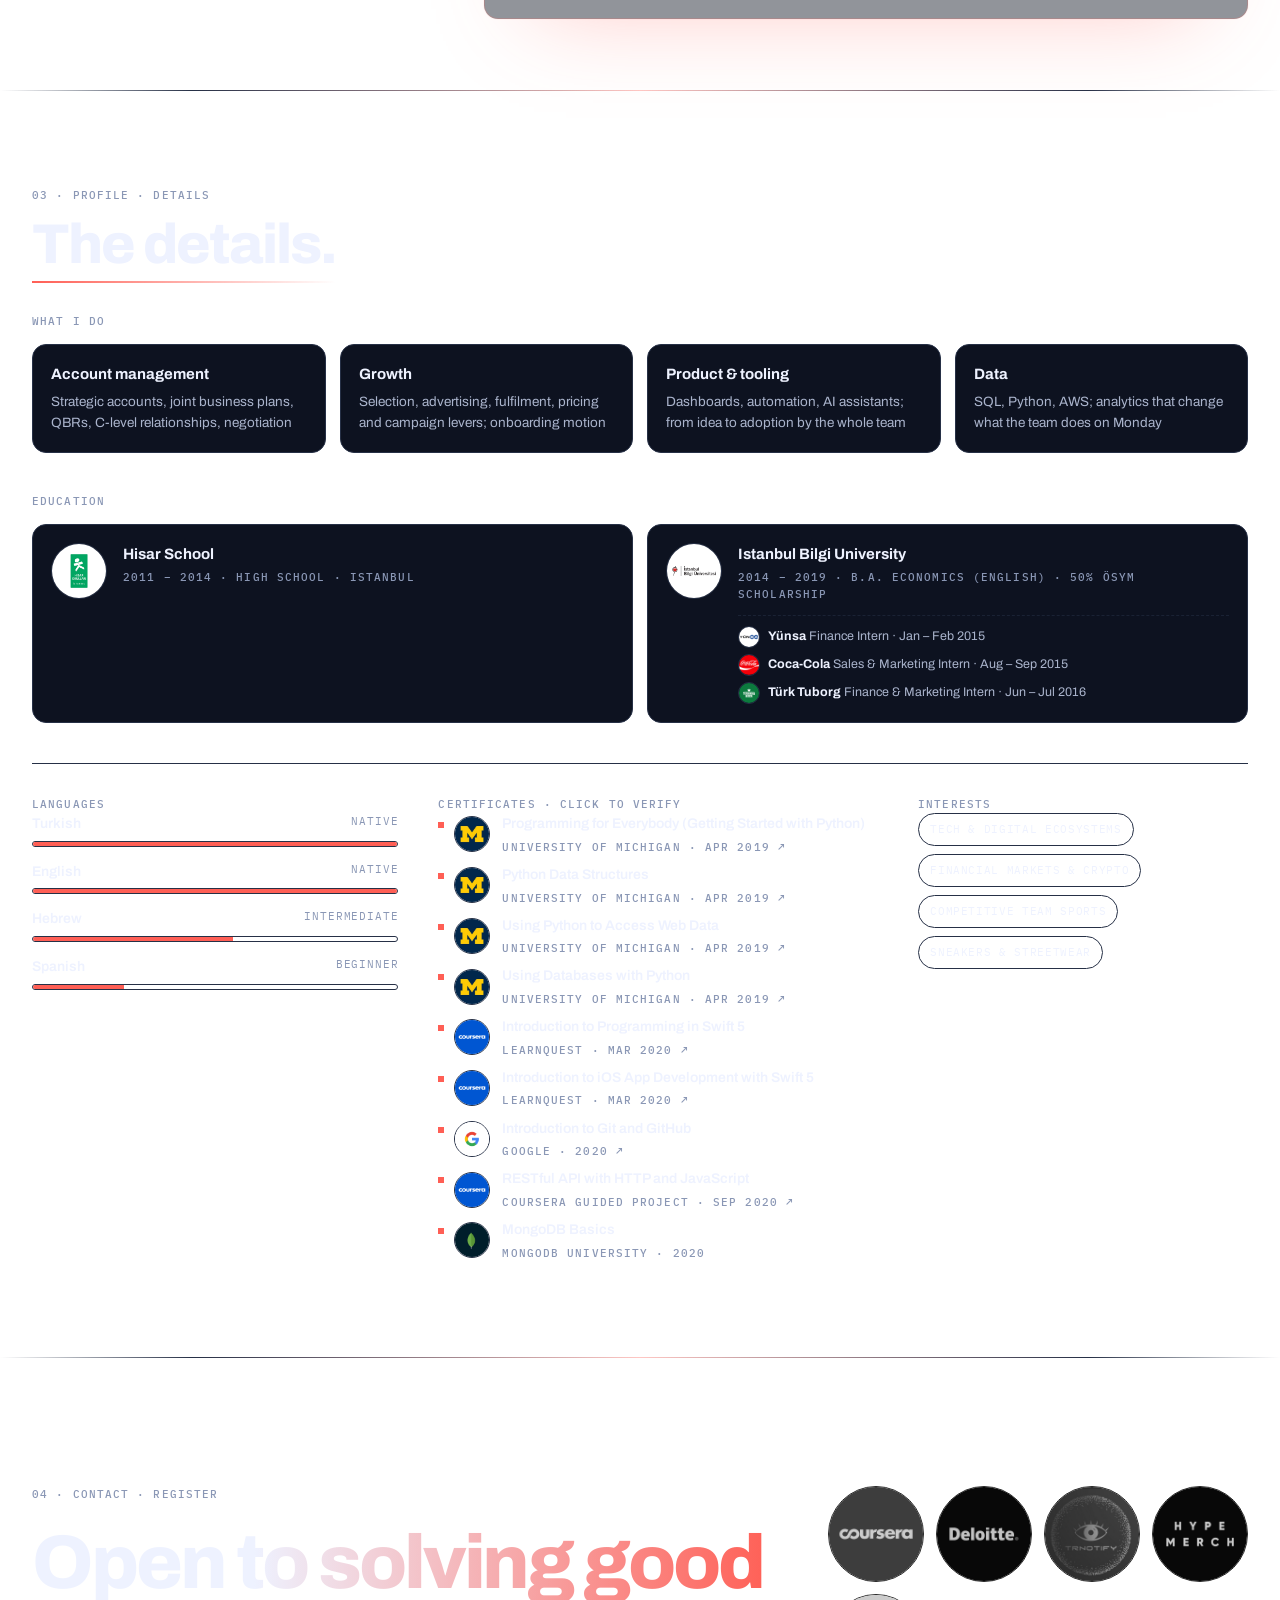
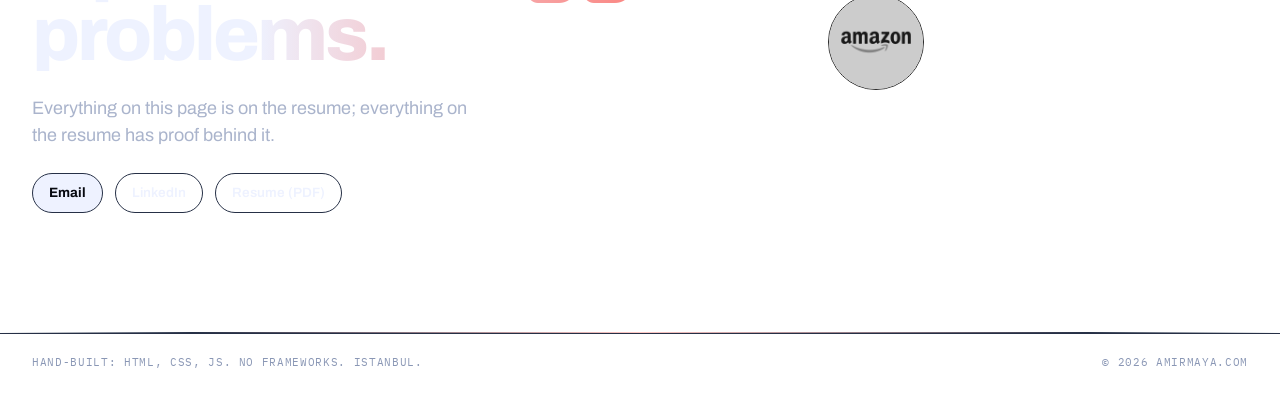
==== commit e3ce56f8: "fix: comment swallowed the end of the neuron placement line" ====
--- a/index.html
+++ b/index.html
@@ -2,7 +2,7 @@
 <html lang="en" data-theme="dark"><head><meta charset="utf-8"><meta name="viewport" content="width=device-width,initial-scale=1"><title>Amir Maya — account manager · builder</title>
 <meta name="description" content="Amir Maya — account manager at Amazon Turkey who also builds the tools his team uses. Co-founder of Hype Merch, founder of TRNotify."><meta property="og:title" content="Amir Maya"><meta property="og:description" content="Account manager at Amazon who also builds the tools his team uses. Co-founder of Hype Merch."><meta property="og:image" content="https://amirmaya.com/assets/og.png"><meta property="og:url" content="https://amirmaya.com"><meta name="twitter:card" content="summary_large_image"><meta name="theme-color" content="#07090f"><link rel="icon" href="assets/favicon.png">
 <link href="https://fonts.googleapis.com/css2?family=Archivo:wght@500;600;700;800&family=IBM+Plex+Mono:wght@400;500&display=swap" rel="stylesheet">
-<link rel="stylesheet" href="styles.css?v=202611100127"><link rel="stylesheet" href="v3.css?v=202611100127">
+<link rel="stylesheet" href="styles.css?v=202611100128"><link rel="stylesheet" href="v3.css?v=202611100128">
 </head><body>
 <a class="skip" href="#story">Skip to content</a>
 <div class="progress" id="progress"></div>
@@ -50,5 +50,5 @@
 <footer class="site-footer"><div class="wrap"><span data-ui="footer"></span><span class="mono">© <span id="year"></span> amirmaya.com</span></div></footer>
 </main>
 
-<script src="content.js?v=202611100127"></script><script src="brain.js?v=202611100127"></script><script src="v3.js?v=202611100127"></script><script src="spine.js?v=202611092148"></script><script src="gallery.js?v=202611092148"></script><script src="probe.js?v=202611092148"></script><script src="counter.js?v=202611100127" defer></script>
+<script src="content.js?v=202611100128"></script><script src="brain.js?v=202611100128"></script><script src="v3.js?v=202611100128"></script><script src="spine.js?v=202611092148"></script><script src="gallery.js?v=202611092148"></script><script src="probe.js?v=202611092148"></script><script src="counter.js?v=202611100128" defer></script>
 </body></html>
